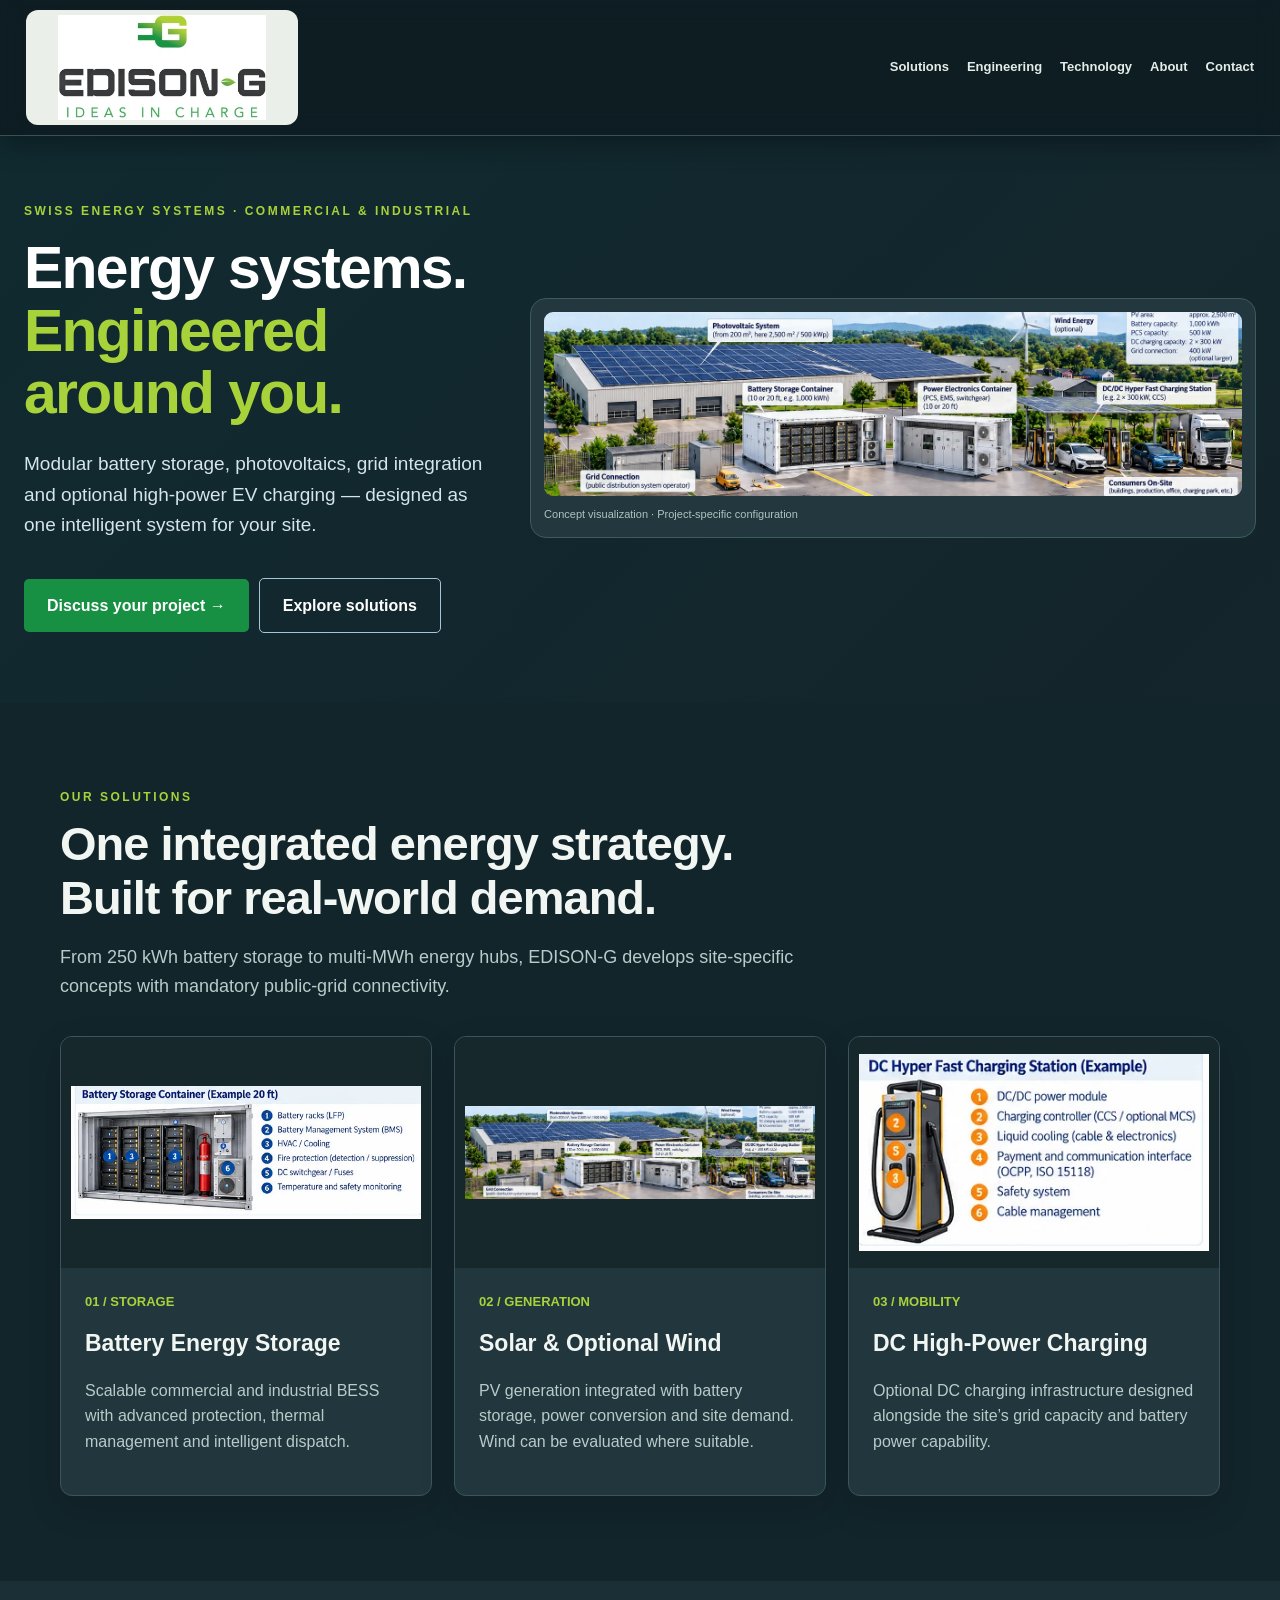
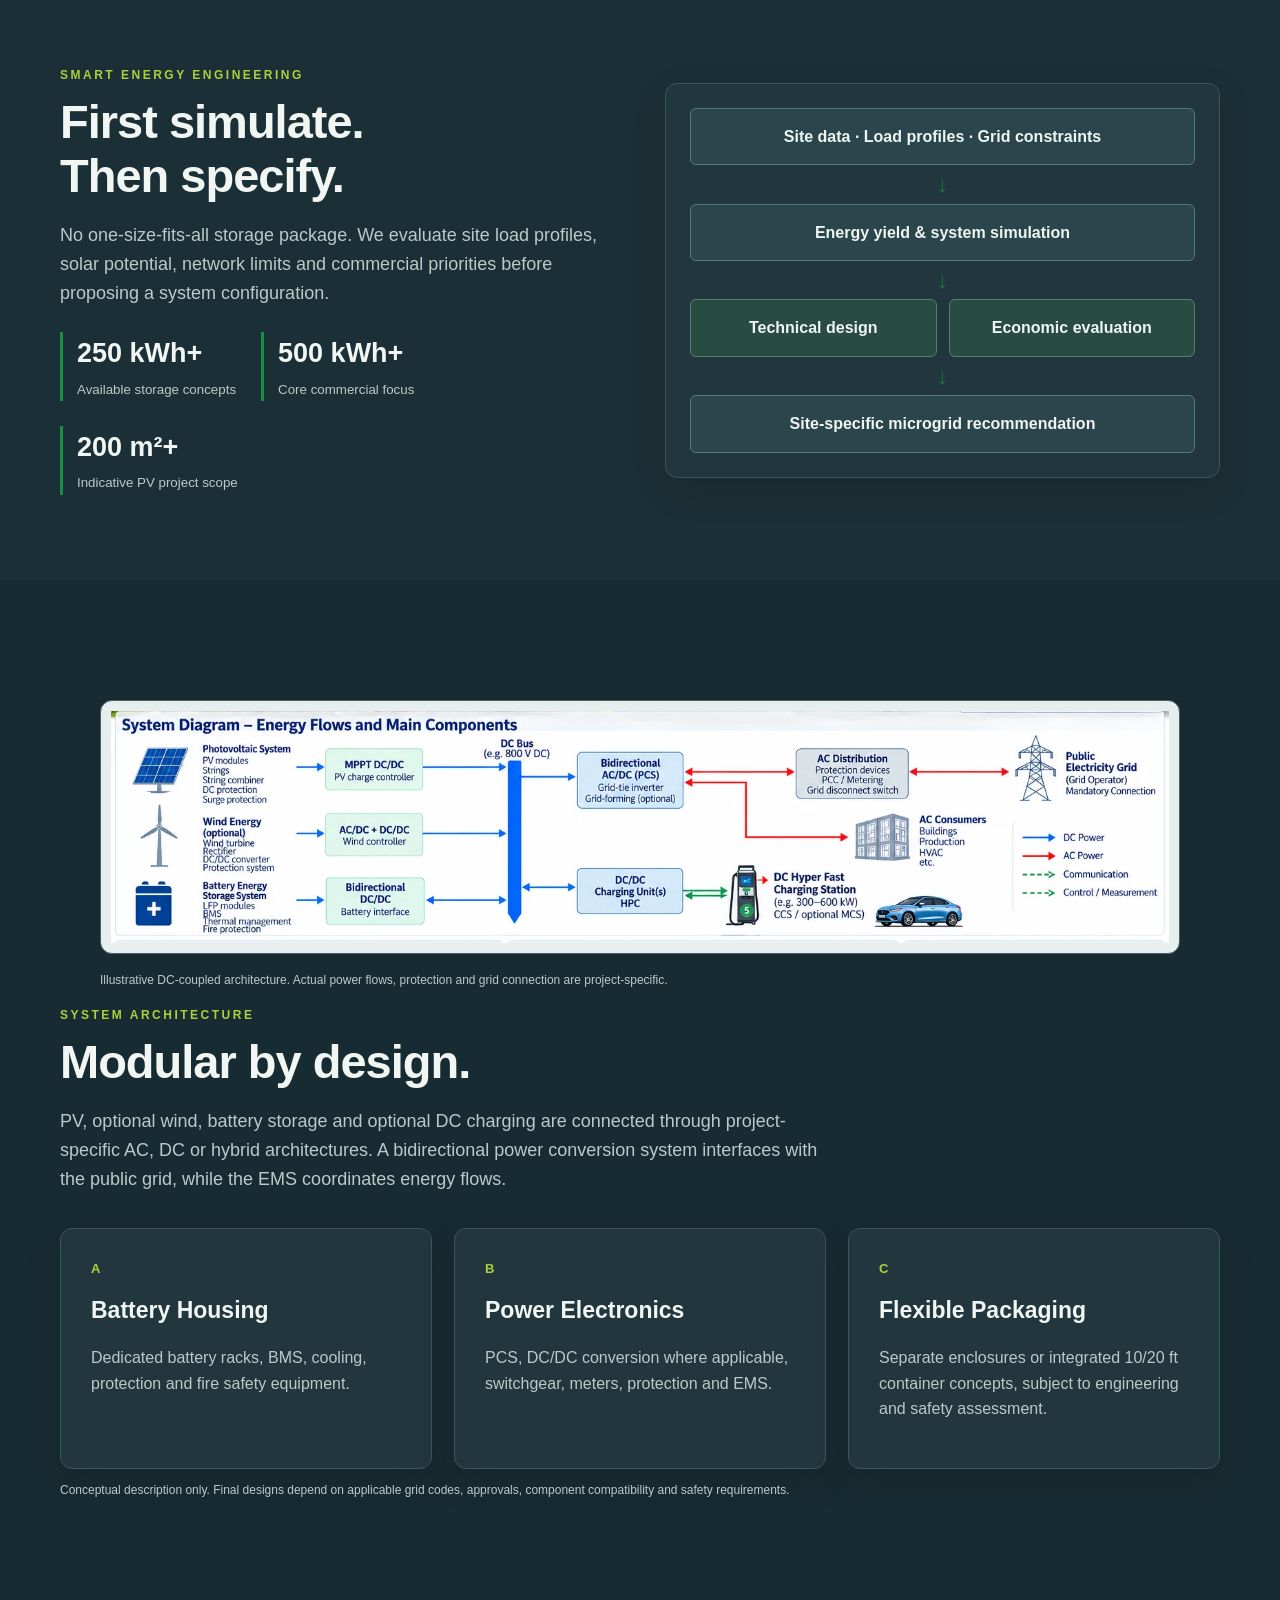
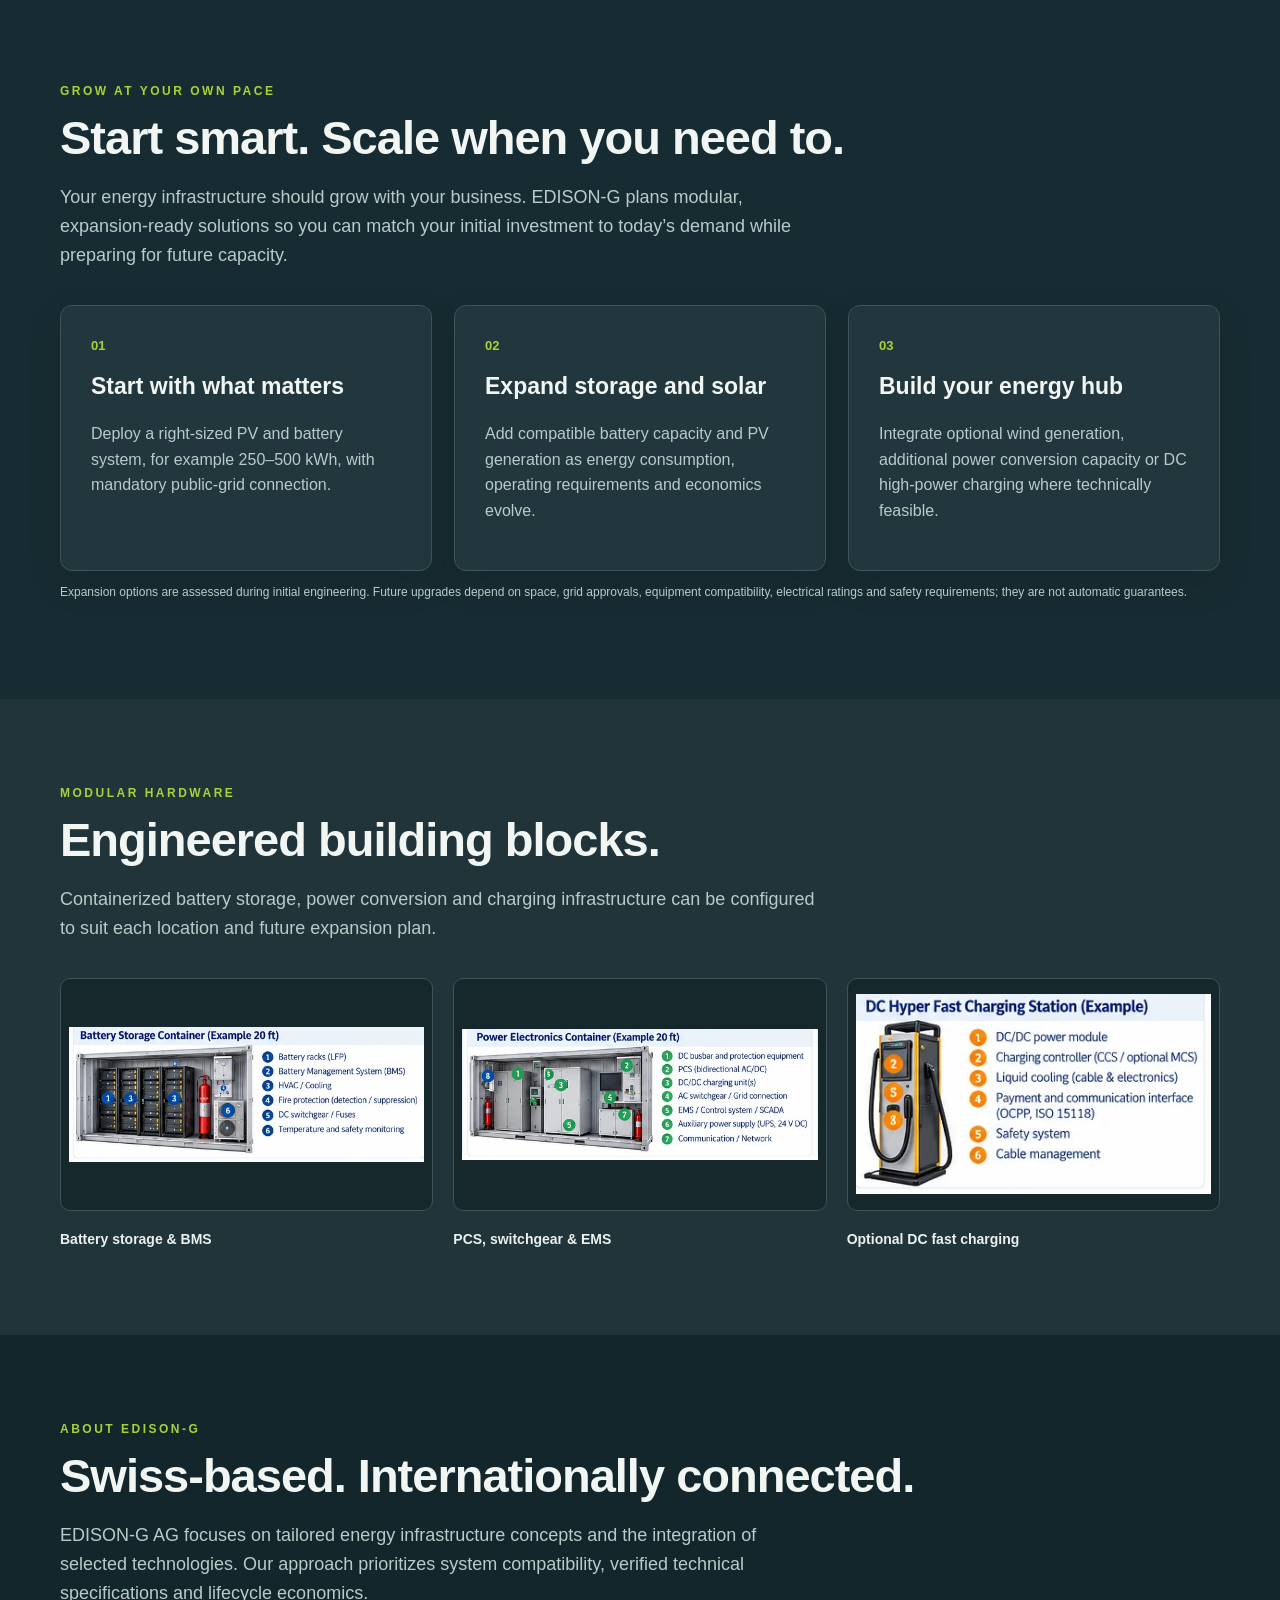
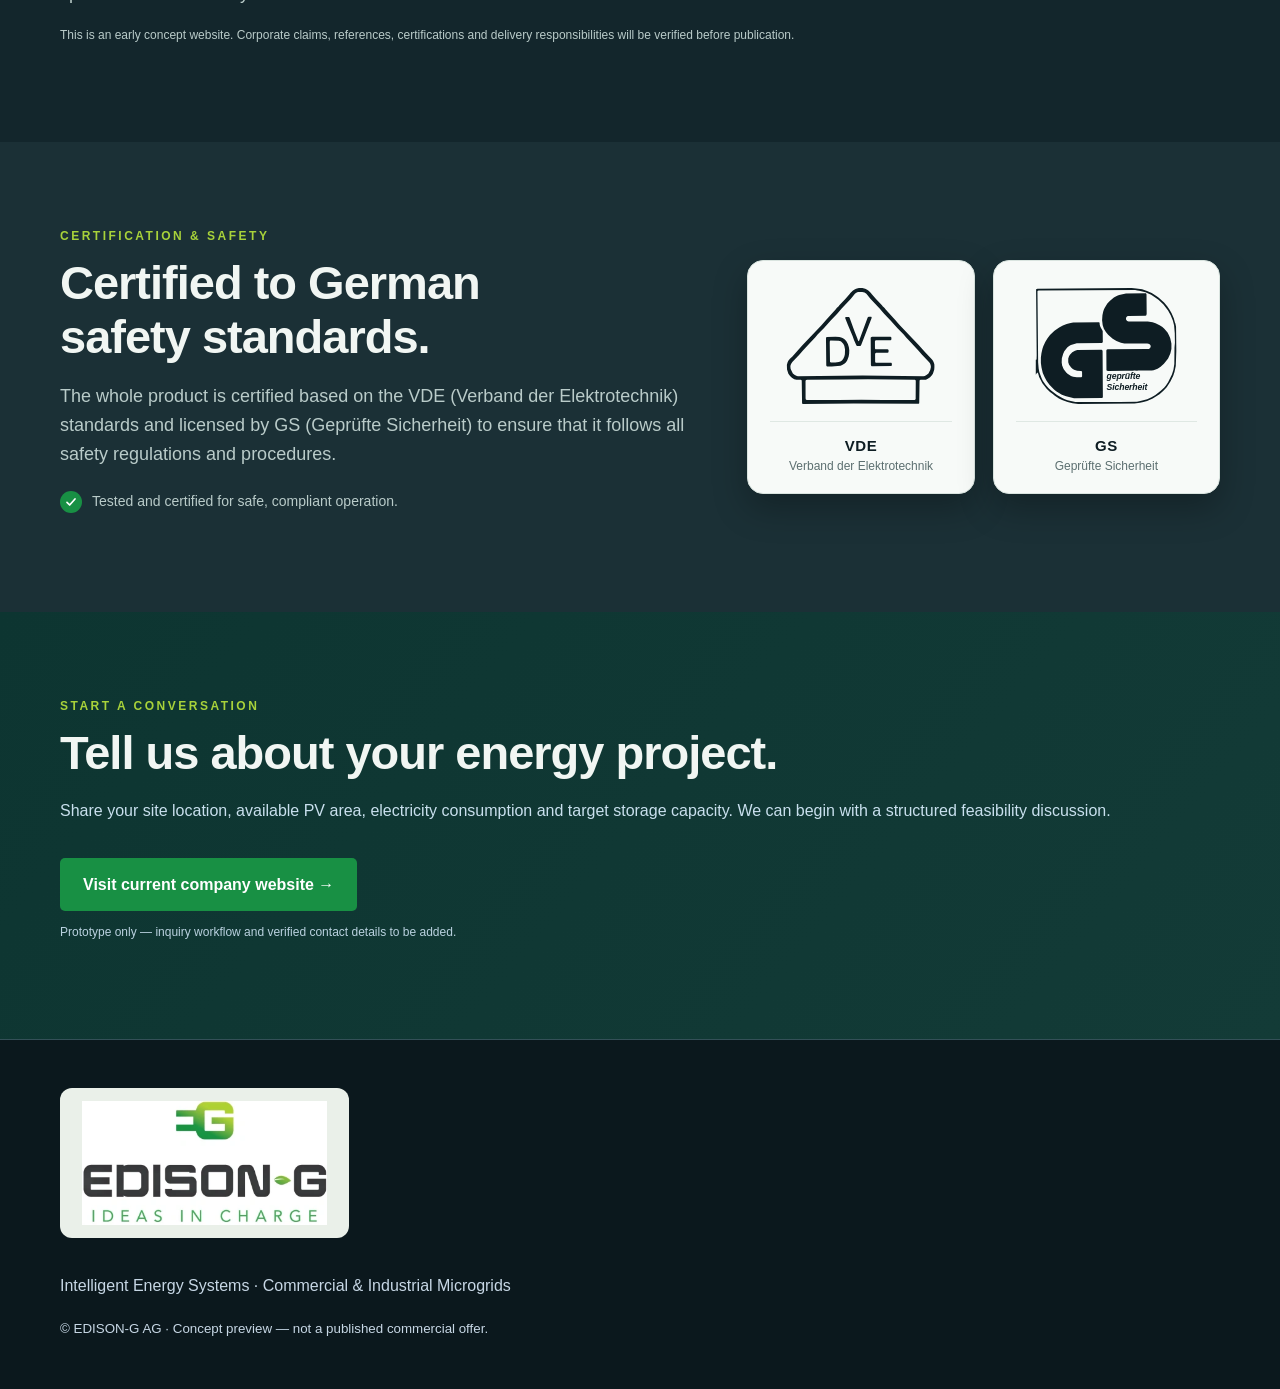
==== index.html @ b374b0ce "Add files via upload" ====
<!DOCTYPE html>

<html lang="en"><head>

<meta http-equiv="content-type" content="text/html; charset=UTF-8"><meta charset="utf-8"><meta name="viewport" content="width=device-width,initial-scale=1"><title>EDISON-G | Intelligent Energy Systems</title><style>:root{--navy:#0b1c32;--blue:#1455a0;--green:#189044;--light:#f3f7fa}*{box-sizing:border-box}body{margin:0;font-family:Arial,Helvetica,sans-serif;color:var(--navy);line-height:1.6}header{position:sticky;top:0;background:#ffffffed;backdrop-filter:blur(12px);border-bottom:1px solid #dce4eb;z-index:10}nav{max-width:1200px;margin:auto;display:flex;align-items:center;justify-content:space-between;padding:16px 22px;gap:18px}.logo{display:flex;align-items:center;flex-shrink:0;text-decoration:none}.logo img{display:block;width:174px;height:auto;max-height:88px;object-fit:contain}@media(max-width:650px){.logo img{width:132px}nav{padding:10px 14px;gap:12px}}.links{display:flex;gap:23px;flex-wrap:wrap}.links a{font-size:13px;font-weight:700;color:#233b53;text-decoration:none}.links a:hover{color:var(--green)}.hero{background:linear-gradient(90deg,rgba(5,22,40,.96) 0%,rgba(8,34,55,.88) 40%,rgba(7,30,50,.25) 100%),url("[data-uri]") center/cover no-repeat;color:white;padding:100px 24px 105px}.wrap{max-width:1160px;margin:auto}.eyebrow{text-transform:uppercase;letter-spacing:2.5px;color:#91c54b;font-weight:700;font-size:12px}h1{font-size:clamp(42px,6vw,76px);line-height:1.06;max-width:860px;margin:16px 0 25px;letter-spacing:-2px}h1 em{font-style:normal;color:#a8d23a}.hero p{max-width:700px;color:#d5e5ef;font-size:19px}.btn{display:inline-block;background:#189044;color:white;padding:14px 23px;text-decoration:none;border-radius:5px;font-weight:700;margin-top:18px}.btn.secondary{background:transparent;border:1px solid #a6c5d9;margin-left:10px}section{padding:85px 24px}h2{font-size:clamp(30px,4vw,47px);line-height:1.15;letter-spacing:-1px;margin:10px 0 18px}.intro{font-size:18px;color:#50667b;max-width:760px}.grid{display:grid;grid-template-columns:repeat(3,1fr);gap:22px;margin-top:35px}.card{padding:30px;border:1px solid #dae5ec;border-radius:12px;background:white}.card .num{font-size:13px;color:var(--green);font-weight:800}.card h3{font-size:23px;margin:12px 0}.card p{color:#52667a}.muted{background:var(--light)}.split{display:grid;grid-template-columns:1fr 1fr;gap:50px;align-items:center}.diagram{background:#fff;padding:24px;border-radius:12px;border:1px solid #d7e3ec}.diagram .node{padding:15px;text-align:center;background:#e5f1f9;border:1px solid #8ab4d1;border-radius:6px;font-weight:700}.diagram .arrow{text-align:center;font-size:24px;color:#147a39}.diagram .two{display:grid;grid-template-columns:1fr 1fr;gap:12px}.diagram .two .node{background:#eff8e9;border-color:#cce8bb}.stat{display:flex;gap:25px;flex-wrap:wrap;margin-top:25px}.stat div{border-left:3px solid var(--green);padding-left:14px}.stat strong{font-size:27px;display:block}.stat small{color:#61758a}footer{background:#091b30;color:#c7d7e5;padding:48px 24px}footer a{color:#a8d23a}.small{font-size:12px;color:#667e90}.contact{background:#0e3455;color:white}.contact p{color:#c9e0ee}.contact a{color:white}@media(max-width:750px){.links{gap:10px}.links a{font-size:11px}.grid,.split{grid-template-columns:1fr}.hero{padding:75px 22px}.btn.secondary{margin-left:0}section{padding:60px 22px}} .visual{width:100%;display:block;border-radius:12px;border:1px solid #d7e3ec;box-shadow:0 15px 35px rgba(5,28,50,.08)}.visual-card{padding:0;overflow:hidden}.visual-card img{width:100%;height:185px;object-fit:cover;display:block}.visual-card .inner{padding:24px}.media-feature{margin-top:35px}.media-feature img{width:100%;border-radius:12px;border:1px solid #d7e3ec}.media-feature figcaption{font-size:12px;color:#667e90;margin-top:9px}.showcase{margin-top:35px;display:grid;grid-template-columns:repeat(3,1fr);gap:20px}.showcase figure{margin:0}.showcase img{height:190px;width:100%;object-fit:cover;border-radius:10px}.showcase figcaption{font-size:14px;font-weight:700;margin-top:9px}@media(max-width:750px){.showcase{grid-template-columns:1fr}.hero{background-position:58% center}.showcase img{height:auto}} 

/* Brand identity v0.6: original logo visible throughout every section */

header{box-shadow:0 5px 22px rgba(10,33,52,.10)}

nav{max-width:1320px;min-height:112px;padding:10px 26px;gap:28px}

header .logo{background:#fff;padding:5px 9px 5px 0;border-radius:8px}

header .logo img{width:248px;max-height:105px;height:auto;object-fit:contain}

.links{justify-content:flex-end;gap:18px}

.links a{white-space:nowrap}

section, .hero{scroll-margin-top:122px}

footer .footer-brand{display:inline-block;background:#fff;padding:13px 22px;border-radius:12px;margin-bottom:12px}

footer .footer-brand img{width:245px;max-width:70vw;height:auto;display:block}

@media(max-width:850px){nav{min-height:90px;flex-wrap:wrap;justify-content:center;padding:9px 14px;gap:6px}header .logo img{width:195px;max-height:95px}.links{justify-content:center;gap:9px 17px;width:100%}.links a{font-size:12px}section,.hero{scroll-margin-top:148px}}

@media(max-width:420px){header .logo img{width:175px}.links{gap:6px 12px}.links a{font-size:11px}}

/* Edison-G brand palette sampled from the provided original logo: primary green and lime accent. */

:root{--edison-brand-green:#189044;--edison-brand-lime:#a8d23a;--green:var(--edison-brand-green)}



/* v0.8 — coherent dark Edison-G identity; no image cropping */

:root{--navy:#edf3f3;--light:#192e34;--dark:#0e1d23;--panel:#1c3037;--line:#385057}

html{scroll-behavior:smooth}

body{background:var(--dark);color:#eaf2ef}

header{background:rgba(14,29,35,.97);border-bottom:1px solid #385057;box-shadow:0 7px 26px #0005}

header .logo{background:#eaf0e9;padding:5px 12px;border-radius:12px}

.links a{color:#e4ecea}.links a:hover{color:#a8d23a}

.hero{background:linear-gradient(135deg,#102a30,#14252b) !important;padding:66px 24px 70px}

.hero-layout{max-width:1400px;display:grid;grid-template-columns:minmax(290px,.78fr) minmax(0,1.22fr);align-items:center;gap:42px}

.hero-copy h1{font-size:clamp(38px,4.6vw,68px);letter-spacing:-1.7px}

.hero-visual{margin:0;padding:13px;background:#22383e;border:1px solid #3d5a5d;border-radius:16px;min-width:0}

.hero-visual img{width:100%;height:auto;display:block;object-fit:contain;border-radius:9px}

.hero-visual figcaption{color:#afc3bf;font-size:11px;margin-top:10px}

section{background:#12252b}

section.muted{background:#1b3036}

section#architecture,section#scalability{background:#172c32}

section#equipment{background:#20343a}

section#about{background:#13262c}

section.contact{background:linear-gradient(130deg,#0d3531,#133b37)}

.card,.diagram{background:#22363d;border:1px solid #3c545b;color:#eef4f2;box-shadow:0 12px 35px #0002}

.card p,.intro,.small,.stat small,.media-feature figcaption{color:#b9cbc9}

h1,h2,h3,.stat strong{color:#f1f6f3}

.hero h1{color:#fff}

.eyebrow,.card .num{color:#a8d23a}

.diagram .node{background:#2b454c;border-color:#58797b;color:#eef5f2}

.diagram .two .node{background:#294c42;border-color:#557f69}

.visual-card{overflow:hidden}

.visual-card img{height:auto;aspect-ratio:16/10;object-fit:contain;background:#17282d;padding:10px}

.showcase img{height:auto;aspect-ratio:16/10;object-fit:contain;background:#17282d;padding:8px;border:1px solid #3b5359}

.showcase figcaption{color:#eaf1ee}

.media-feature img{height:auto;object-fit:contain;background:#e6eeee;padding:10px;border-color:#466166}

.btn{background:#189044;color:#fff}.btn:hover{background:#207b43}

footer{background:#0b181d;border-top:1px solid #345058}

footer .footer-brand{background:#eaf0e9}

@media(max-width:900px){.hero-layout{grid-template-columns:1fr;gap:24px}.hero{padding:45px 20px}.hero-copy h1{max-width:750px}}

@media(max-width:650px){.visual-card img,.showcase img{aspect-ratio:auto;height:auto}.hero-visual{padding:7px}}


/* Certification section */
section#certification{background:#1b3036}
.cert-layout{display:grid;grid-template-columns:minmax(0,1.15fr) minmax(300px,.85fr);gap:48px;align-items:center}
.cert-badges{display:grid;grid-template-columns:1fr 1fr;gap:18px}
.cert-badge{margin:0;background:#f7faf8;border-radius:16px;padding:26px 22px 18px;text-align:center;border:1px solid #d9e4df;box-shadow:0 14px 34px #0004;transition:transform .2s ease,box-shadow .2s ease}
.cert-badge:hover{transform:translateY(-3px);box-shadow:0 20px 40px #0005}
.cert-badge svg{display:block;width:100%;height:118px;color:#0e1d23}
.cert-badge figcaption{margin-top:16px;padding-top:12px;border-top:1px solid #dfe8e3}
.cert-badge strong{display:block;font-size:15px;color:#0e1d23;letter-spacing:.5px}
.cert-badge small{display:block;font-size:12px;color:#5c6f70;line-height:1.4}
.cert-note{display:flex;align-items:center;gap:10px;margin-top:22px;color:#b9cbc9;font-size:14px}
.cert-note:before{content:"";width:22px;height:22px;flex:none;border-radius:50%;background:#189044 url("data:image/svg+xml,%3Csvg xmlns='http://www.w3.org/2000/svg' viewBox='0 0 24 24'%3E%3Cpath d='M6 12.5l4 4 8-9' fill='none' stroke='%23fff' stroke-width='2.6' stroke-linecap='round' stroke-linejoin='round'/%3E%3C/svg%3E") center/16px no-repeat}
@media(max-width:850px){.cert-layout{grid-template-columns:1fr;gap:28px}}
@media(max-width:420px){.cert-badges{gap:12px}.cert-badge{padding:18px 12px 14px}.cert-badge svg{height:86px}}
</style></head><body><header><nav><a class="logo" href="#home" aria-label="EDISON-G — Home"><img src="[data-uri]" alt="EDISON-G — Ideas in Charge" width="397" height="200"></a><div class="links"><a href="#solutions">Solutions</a><a href="#engineering">Engineering</a><a href="#architecture">Technology</a><a href="#about">About</a><a href="#contact">Contact</a></div></nav></header><main><div class="hero" id="home"><div class="wrap hero-layout"><div class="hero-copy"><div class="eyebrow">Swiss energy systems · Commercial &amp; industrial</div><h1>Energy systems.<br><em>Engineered around you.</em></h1><p>Modular battery storage, photovoltaics, grid integration and optional high-power EV charging — designed as one intelligent system for your site.</p><a class="btn" href="#contact">Discuss your project →</a><a class="btn secondary" href="#solutions">Explore solutions</a></div><figure class="hero-visual"><img src="[data-uri]" alt="Commercial solar and battery microgrid site, complete overview"><figcaption>Concept visualization · Project-specific configuration</figcaption></figure></div></div><section id="solutions"><div class="wrap"><div class="eyebrow">Our solutions</div><h2>One integrated energy strategy.<br>Built for real-world demand.</h2><p class="intro">From 250 kWh battery storage to multi-MWh energy hubs, EDISON-G develops site-specific concepts with mandatory public-grid connectivity.</p><div class="grid"><article class="card visual-card"><img src="[data-uri]" alt="Industrial battery storage container with battery racks" loading="lazy"><div class="inner"><div class="num">01 / STORAGE</div><h3>Battery Energy Storage</h3><p>Scalable commercial and industrial BESS with advanced protection, thermal management and intelligent dispatch.</p></div></article><article class="card visual-card"><img src="[data-uri]" alt="Commercial photovoltaic system and optional wind energy" loading="lazy"><div class="inner"><div class="num">02 / GENERATION</div><h3>Solar &amp; Optional Wind</h3><p>PV generation integrated with battery storage, power conversion and site demand. Wind can be evaluated where suitable.</p></div></article><article class="card visual-card"><img src="[data-uri]" alt="DC high power charging equipment" loading="lazy"><div class="inner"><div class="num">03 / MOBILITY</div><h3>DC High-Power Charging</h3><p>Optional DC charging infrastructure designed alongside the site’s grid capacity and battery power capability.</p></div></article></div></div></section><section class="muted" id="engineering"><div class="wrap split"><div><div class="eyebrow">Smart energy engineering</div><h2>First simulate.<br>Then specify.</h2><p class="intro">No one-size-fits-all storage package. We evaluate site load profiles, solar potential, network limits and commercial priorities before proposing a system configuration.</p><div class="stat"><div><strong>250 kWh+</strong><small>Available storage concepts</small></div><div><strong>500 kWh+</strong><small>Core commercial focus</small></div><div><strong>200 m²+</strong><small>Indicative PV project scope</small></div></div></div><div class="diagram"><div class="node">Site data · Load profiles · Grid constraints</div><div class="arrow">↓</div><div class="node">Energy yield &amp; system simulation</div><div class="arrow">↓</div><div class="two"><div class="node">Technical design</div><div class="node">Economic evaluation</div></div><div class="arrow">↓</div><div class="node">Site-specific microgrid recommendation</div></div></div></section><section id="architecture"><div class="wrap"><figure class="media-feature"><img src="[data-uri]" alt="Conceptual microgrid schematic with solar PV, optional wind, battery storage, DC bus, PCS, public grid and DC charging" loading="lazy"><figcaption>Illustrative DC-coupled architecture. Actual power flows, protection and grid connection are project-specific.</figcaption></figure><div class="eyebrow">System architecture</div><h2>Modular by design.</h2><p class="intro">PV, optional wind, battery storage and optional DC charging are connected through project-specific AC, DC or hybrid architectures. A bidirectional power conversion system interfaces with the public grid, while the EMS coordinates energy flows.</p><div class="grid"><div class="card"><div class="num">A</div><h3>Battery Housing</h3><p>Dedicated battery racks, BMS, cooling, protection and fire safety equipment.</p></div><div class="card"><div class="num">B</div><h3>Power Electronics</h3><p>PCS, DC/DC conversion where applicable, switchgear, meters, protection and EMS.</p></div><div class="card"><div class="num">C</div><h3>Flexible Packaging</h3><p>Separate enclosures or integrated 10/20 ft container concepts, subject to engineering and safety assessment.</p></div></div><p class="small">Conceptual description only. Final designs depend on applicable grid codes, approvals, component compatibility and safety requirements.</p></div></section><section id="scalability"><div class="wrap"><div class="eyebrow">Grow at your own pace</div><h2>Start smart. Scale when you need to.</h2><p class="intro">Your energy infrastructure should grow with your business. EDISON-G plans modular, expansion-ready solutions so you can match your initial investment to today’s demand while preparing for future capacity.</p><div class="grid"><div class="card"><div class="num">01</div><h3>Start with what matters</h3><p>Deploy a right-sized PV and battery system, for example 250–500 kWh, with mandatory public-grid connection.</p></div><div class="card"><div class="num">02</div><h3>Expand storage and solar</h3><p>Add compatible battery capacity and PV generation as energy consumption, operating requirements and economics evolve.</p></div><div class="card"><div class="num">03</div><h3>Build your energy hub</h3><p>Integrate optional wind generation, additional power conversion capacity or DC high-power charging where technically feasible.</p></div></div><p class="small">Expansion options are assessed during initial engineering. Future upgrades depend on space, grid approvals, equipment compatibility, electrical ratings and safety requirements; they are not automatic guarantees.</p></div></section><section class="muted" id="equipment"><div class="wrap"><div class="eyebrow">Modular hardware</div><h2>Engineered building blocks.</h2><p class="intro">Containerized battery storage, power conversion and charging infrastructure can be configured to suit each location and future expansion plan.</p><div class="showcase"><figure><img src="[data-uri]" alt="Battery storage container"><figcaption>Battery storage &amp; BMS</figcaption></figure><figure><img src="[data-uri]" alt="Power electronics container"><figcaption>PCS, switchgear &amp; EMS</figcaption></figure><figure><img src="[data-uri]" alt="DC charging station"><figcaption>Optional DC fast charging</figcaption></figure></div></div></section><section class="muted" id="about"><div class="wrap"><div class="eyebrow">About EDISON-G</div><h2>Swiss-based. Internationally connected.</h2><p class="intro">EDISON-G AG focuses on tailored energy infrastructure concepts and the integration of selected technologies. Our approach prioritizes system compatibility, verified technical specifications and lifecycle economics.</p><p class="small">This is an early concept website. Corporate claims, references, certifications and delivery responsibilities will be verified before publication.</p></div></section><section id="certification"><div class="wrap cert-layout"><div><div class="eyebrow">Certification &amp; safety</div><h2>Certified to German<br>safety standards.</h2><p class="intro">The whole product is certified based on the VDE (Verband der Elektrotechnik) standards and licensed by GS (Geprüfte Sicherheit) to ensure that it follows all safety regulations and procedures.</p><p class="cert-note">Tested and certified for safe, compliant operation.</p></div><div class="cert-badges"><figure class="cert-badge"><svg xmlns="http://www.w3.org/2000/svg" viewBox="48.0 27.1 268.1 211.2" role="img" aria-label="VDE certification mark"><path fill="currentColor" fill-rule="evenodd" d="M150.50 118.80L147.30 117.50L143.90 116.70L137.00 116.30L121.60 116.70L120.30 117.50L120.00 118.30L120.50 167.50L121.30 168.90L122.30 169.20L130.50 169.20L145.90 167.90L149.00 166.80L153.50 164.10L155.90 161.60L158.10 158.20L160.60 151.70L161.50 146.20L161.70 140.30L161.00 135.00L159.20 129.00L156.50 124.10L153.70 121.00ZM127.80 123.00L142.60 123.10L146.30 124.40L147.50 125.20L150.90 128.70L151.90 130.30L152.90 132.80L154.10 139.10L153.80 147.50L153.00 151.00L151.00 155.70L148.60 158.60L145.80 160.40L142.90 161.50L136.70 162.30L129.00 162.20L128.00 161.90L127.20 161.10L126.70 127.00L126.90 124.00ZM236.50 116.50L235.20 116.00L202.90 116.30L201.40 116.60L200.30 117.40L200.00 118.10L200.40 167.20L201.20 168.50L201.90 168.80L236.50 168.50L237.50 167.90L237.90 166.80L237.90 164.40L237.40 163.10L236.70 162.70L209.70 162.80L208.90 162.50L208.00 161.10L207.90 146.80L208.70 145.30L210.00 144.90L230.40 144.70L231.90 143.70L232.10 140.50L231.30 139.00L229.90 138.60L208.70 138.60L208.10 138.00L207.70 136.60L207.60 124.80L207.90 123.50L208.60 122.80L209.70 122.50L235.40 122.20L236.50 121.80L237.10 120.80L237.10 118.10ZM201.00 80.50L196.40 80.50L194.60 81.60L179.30 123.40L178.60 124.00L177.70 123.40L177.00 122.00L176.40 119.60L171.20 106.80L162.10 81.60L160.60 80.60L155.50 80.70L154.40 81.50L154.50 82.90L159.10 94.80L167.60 115.00L170.30 122.40L174.50 131.90L175.60 132.90L181.20 132.90L182.20 132.40L183.00 131.10L201.70 82.50L201.70 81.10ZM51.00 162.50L50.00 166.80L50.30 174.90L52.70 182.20L55.70 186.50L59.00 189.60L63.20 192.20L67.20 193.20L74.70 193.20L75.80 193.50L76.60 194.40L77.20 235.20L77.80 236.00L78.60 236.30L169.80 235.40L285.90 236.20L286.90 235.20L287.50 194.40L288.30 193.50L289.40 193.20L298.90 192.90L302.30 191.50L306.30 188.60L308.80 186.00L311.40 182.20L313.80 174.90L314.10 169.70L314.00 166.00L313.10 162.50L311.50 159.30L309.40 156.60L297.50 144.10L286.30 131.50L252.60 95.80L243.60 85.50L226.50 67.10L224.90 64.90L221.40 61.60L220.20 59.90L209.50 48.60L201.70 39.70L200.40 37.70L196.30 33.60L193.70 31.80L190.20 30.10L185.10 29.10L179.00 29.10L173.90 30.10L170.40 31.80L167.80 33.60L163.70 37.70L162.40 39.70L154.60 48.60L143.90 59.90L142.70 61.60L139.20 64.90L137.60 67.10L120.50 85.50L111.50 95.80L77.80 131.50L59.50 151.80L55.50 155.70L52.60 159.30ZM83.40 194.80L84.40 193.50L86.30 193.20L154.10 192.50L195.20 192.40L279.10 193.30L280.00 193.70L280.70 194.80L280.50 227.50L279.60 229.00L278.50 229.30L221.40 229.20L183.40 228.70L142.70 229.20L85.60 229.30L83.90 228.40L83.50 226.10ZM56.30 169.50L56.60 167.20L57.50 164.80L59.80 161.30L72.60 148.00L78.00 141.60L92.10 126.30L100.60 117.70L105.00 112.30L116.50 100.60L128.50 86.90L140.10 74.80L148.10 65.50L164.20 48.40L171.80 39.40L174.20 37.50L177.20 36.20L184.80 35.90L189.00 37.00L192.30 39.40L199.90 48.40L216.00 65.50L224.00 74.80L235.60 86.90L247.60 100.60L259.10 112.30L263.50 117.70L272.00 126.30L286.10 141.60L291.50 148.00L304.30 161.30L306.10 163.70L307.30 166.60L307.80 170.50L306.60 175.60L303.40 181.90L299.90 184.80L296.80 186.20L294.20 186.70L185.50 185.70L69.90 186.70L67.90 186.40L64.20 184.80L60.70 181.90L57.20 174.80L56.60 172.80Z"/></svg><figcaption><strong>VDE</strong><small>Verband der Elektrotechnik</small></figcaption></figure><figure class="cert-badge"><svg xmlns="http://www.w3.org/2000/svg" viewBox="307.6 24.8 253.1 210.9" role="img" aria-label="GS geprüfte Sicherheit certification mark"><path fill="currentColor" fill-rule="evenodd" d="M420.50 87.80L374.30 88.30L367.90 89.40L362.70 90.80L355.90 93.50L349.30 97.00L340.90 102.80L332.90 110.70L328.20 117.00L324.40 123.10L320.90 130.80L319.30 135.60L317.60 143.20L316.60 151.00L316.60 160.70L317.70 168.50L320.00 178.30L323.40 186.20L327.00 192.80L332.30 199.90L340.10 208.00L343.90 211.10L354.10 217.20L361.70 220.20L375.80 223.50L425.60 223.30L427.40 222.40L426.90 139.00L426.10 137.50L424.90 137.10L381.70 137.50L377.60 138.80L372.70 141.60L368.50 146.10L366.90 148.60L365.50 152.70L365.50 159.10L367.00 163.80L370.70 168.90L373.10 171.10L375.90 172.70L381.50 174.70L388.20 174.80L389.80 175.60L390.20 176.80L390.30 184.30L390.00 185.20L388.90 186.00L380.80 186.00L374.20 185.10L370.40 183.70L364.30 180.00L362.30 178.10L357.40 171.80L354.60 164.90L353.80 159.70L354.10 152.20L356.50 144.00L358.50 139.80L363.70 133.00L367.10 130.20L370.30 128.40L380.80 125.30L425.30 124.80L426.90 124.00L427.30 122.90L427.10 103.50L423.10 96.30L421.80 92.30L421.50 88.80ZM504.40 36.10L468.70 36.20L456.50 39.00L452.90 40.40L447.10 43.70L439.70 49.70L435.40 54.50L430.50 62.50L428.90 65.80L427.80 69.30L426.60 75.40L426.00 84.40L427.10 93.20L429.20 99.30L432.80 105.10L436.80 110.10L445.00 117.40L451.70 121.50L459.60 124.60L465.70 125.70L470.50 126.00L506.40 125.80L509.00 126.30L510.90 127.30L512.20 128.50L512.90 130.30L512.60 132.60L511.00 134.60L509.40 135.40L506.50 135.70L436.20 136.10L434.50 136.60L433.60 138.20L433.80 173.00L434.60 174.70L437.40 175.00L467.20 174.30L481.00 174.50L483.50 174.20L488.50 174.60L490.60 174.20L514.80 174.10L518.00 173.70L525.20 170.90L530.60 167.20L536.50 161.90L544.00 152.60L548.00 143.60L549.90 135.80L549.90 126.00L547.70 116.10L545.30 110.40L543.00 106.20L537.20 99.50L533.80 96.40L528.80 93.00L521.50 89.40L516.20 87.80L507.70 86.30L473.30 86.50L470.80 85.60L469.00 83.30L468.60 81.10L469.30 78.90L470.90 77.30L472.70 76.60L503.70 76.20L505.10 75.50L505.70 72.60L505.40 38.10L505.20 37.10ZM536.80 52.70L526.80 43.70L523.00 40.80L514.70 35.60L506.30 32.00L497.60 29.00L487.10 27.50L478.80 26.80L310.70 28.00L308.80 28.30L308.00 29.20L309.10 147.00L308.90 154.00L308.40 155.00L307.50 154.80L307.50 181.60L309.50 178.40L310.20 177.80L310.70 177.90L311.70 179.60L313.50 185.70L319.30 197.00L326.90 206.70L332.90 212.50L337.80 215.90L340.90 218.60L348.80 223.90L354.50 226.80L364.40 230.50L373.20 232.60L383.30 233.70L484.00 233.00L493.60 231.90L499.80 230.50L506.50 228.50L516.50 224.20L528.60 216.30L535.60 210.20L541.50 204.10L548.10 193.50L553.00 183.90L555.40 176.60L557.70 166.20L558.70 138.90L558.20 95.80L557.00 90.10L556.00 87.70L554.30 81.30L550.00 71.40L546.60 65.30L542.40 59.10ZM535.70 56.10L543.90 66.70L548.60 75.50L552.60 85.30L554.70 93.80L555.90 107.30L556.20 124.40L555.40 132.90L555.10 162.40L553.50 172.90L550.80 181.40L544.00 194.90L540.10 200.80L537.20 204.20L530.90 210.20L521.30 217.70L514.40 221.70L506.60 225.20L497.90 227.70L488.40 229.70L458.10 230.30L378.20 230.50L364.20 227.20L359.40 225.60L354.80 223.40L345.50 217.80L335.50 210.30L330.90 206.10L325.30 199.80L320.00 192.20L318.10 188.40L313.90 177.00L312.70 170.90L311.70 159.20L310.50 32.60L311.40 31.40L312.60 31.00L485.10 30.00L489.10 31.00L492.30 31.30L503.50 34.20L513.70 38.70L520.30 42.90L526.70 47.80Z"/><text x="434" y="190" font-family="Arial,Helvetica,sans-serif" font-weight="700" font-style="italic" font-size="15.5" fill="currentColor" letter-spacing="-0.2">geprüfte</text><text x="434" y="209" font-family="Arial,Helvetica,sans-serif" font-weight="700" font-style="italic" font-size="15.5" fill="currentColor" letter-spacing="-0.2">Sicherheit</text></svg><figcaption><strong>GS</strong><small>Geprüfte Sicherheit</small></figcaption></figure></div></div></section><section class="contact" id="contact"><div class="wrap"><div class="eyebrow">Start a conversation</div><h2>Tell us about your energy project.</h2><p>Share your site location, available PV area, electricity consumption and target storage capacity. We can begin with a structured feasibility discussion.</p><a class="btn" href="https://edison-g.com/">Visit current company website →</a><p class="small" style="color:#bad2e0">Prototype only — inquiry workflow and verified contact details to be added.</p></div></section></main><footer><div class="wrap"><a href="#home" class="footer-brand" aria-label="EDISON-G — Back to top"><img src="[data-uri]" alt="EDISON-G — Ideas in Charge" width="397" height="200"></a><p>Intelligent Energy Systems · Commercial &amp; Industrial Microgrids</p><small>© EDISON-G AG · Concept preview — not a published commercial offer.</small></div></footer>

</body></html>
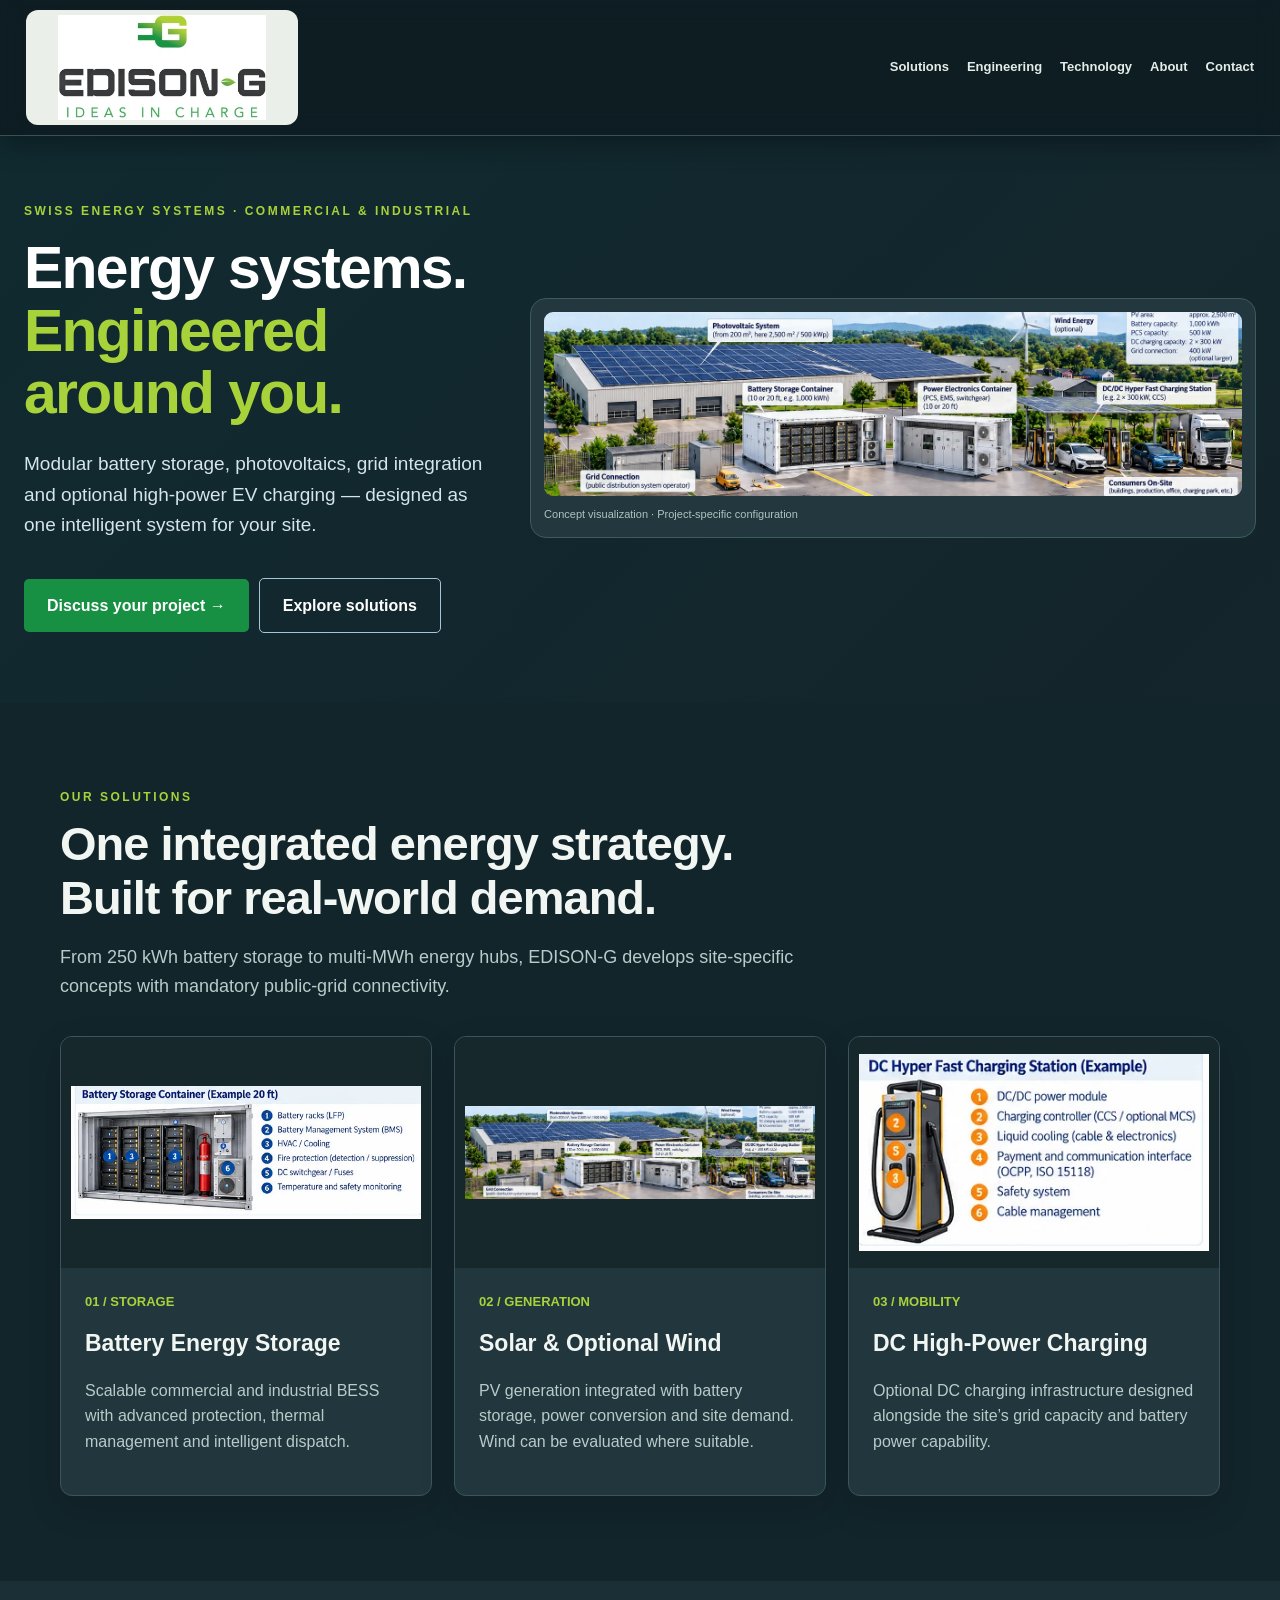
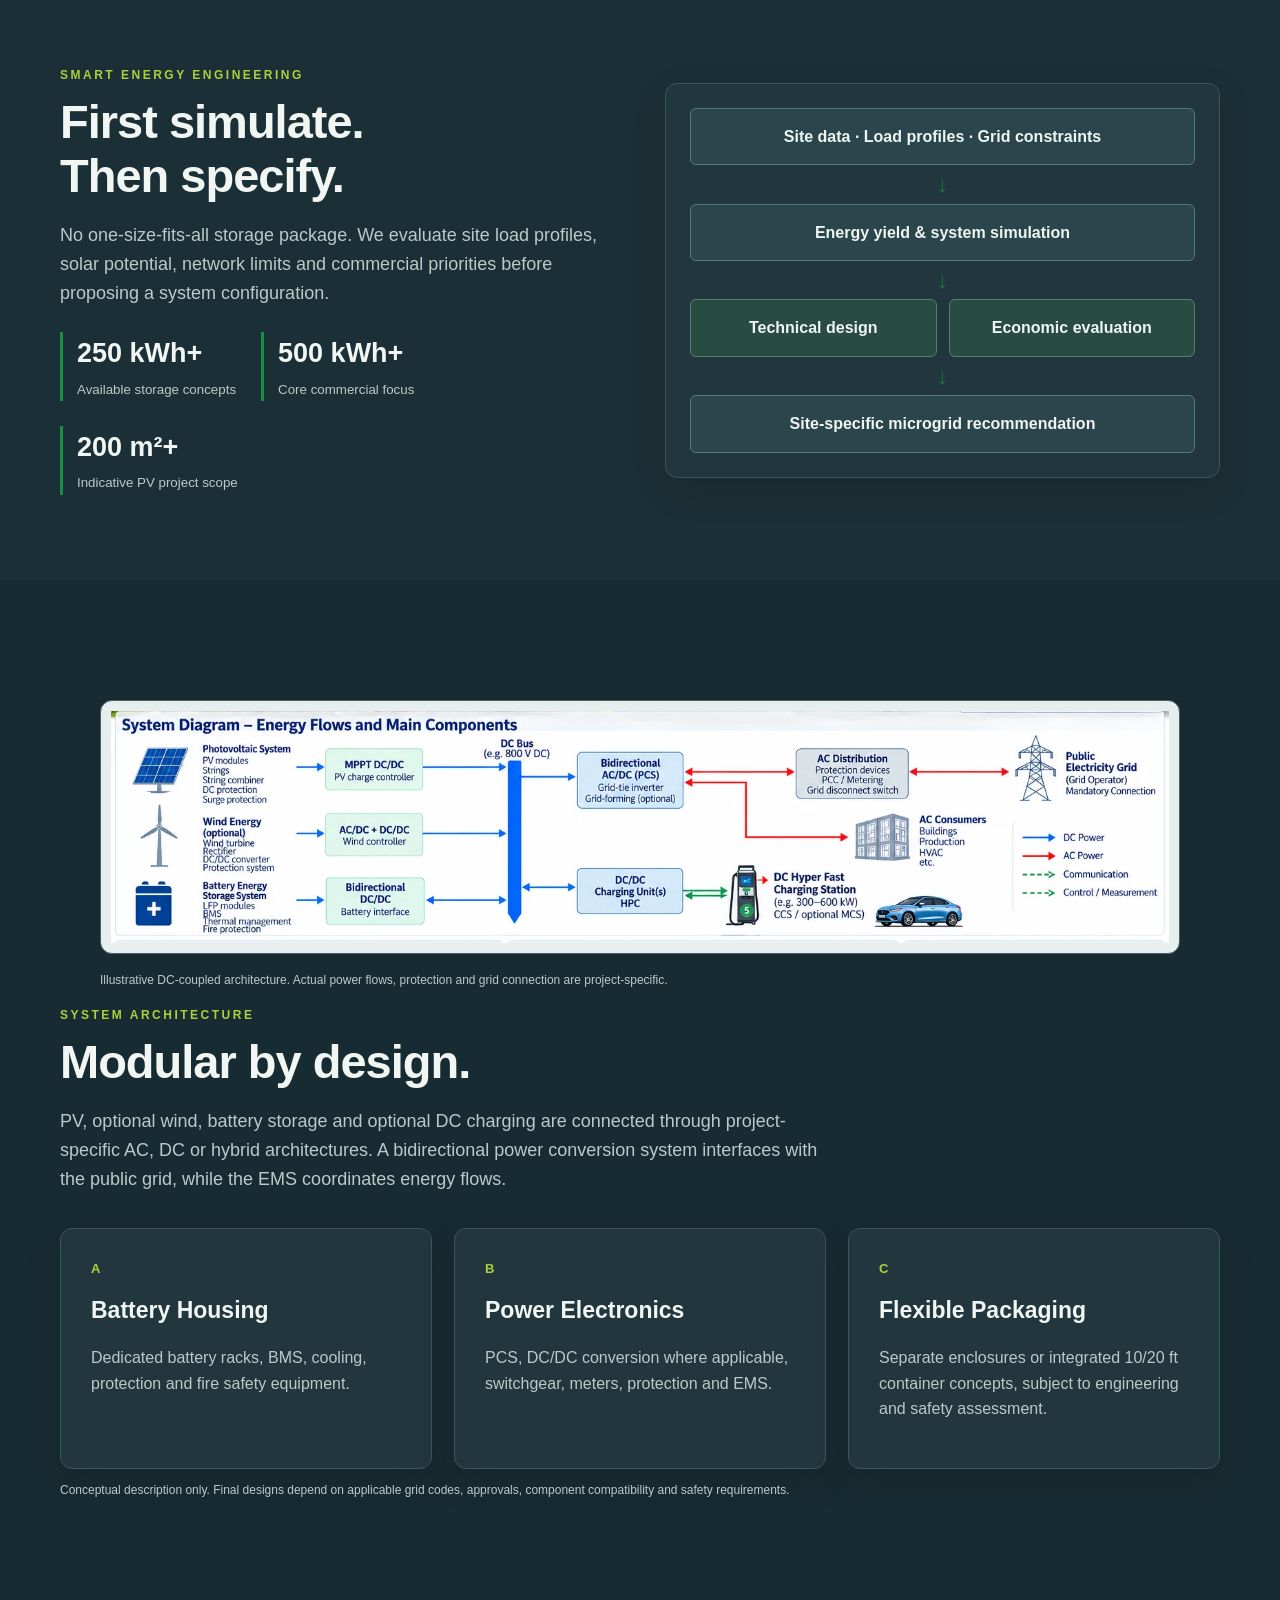
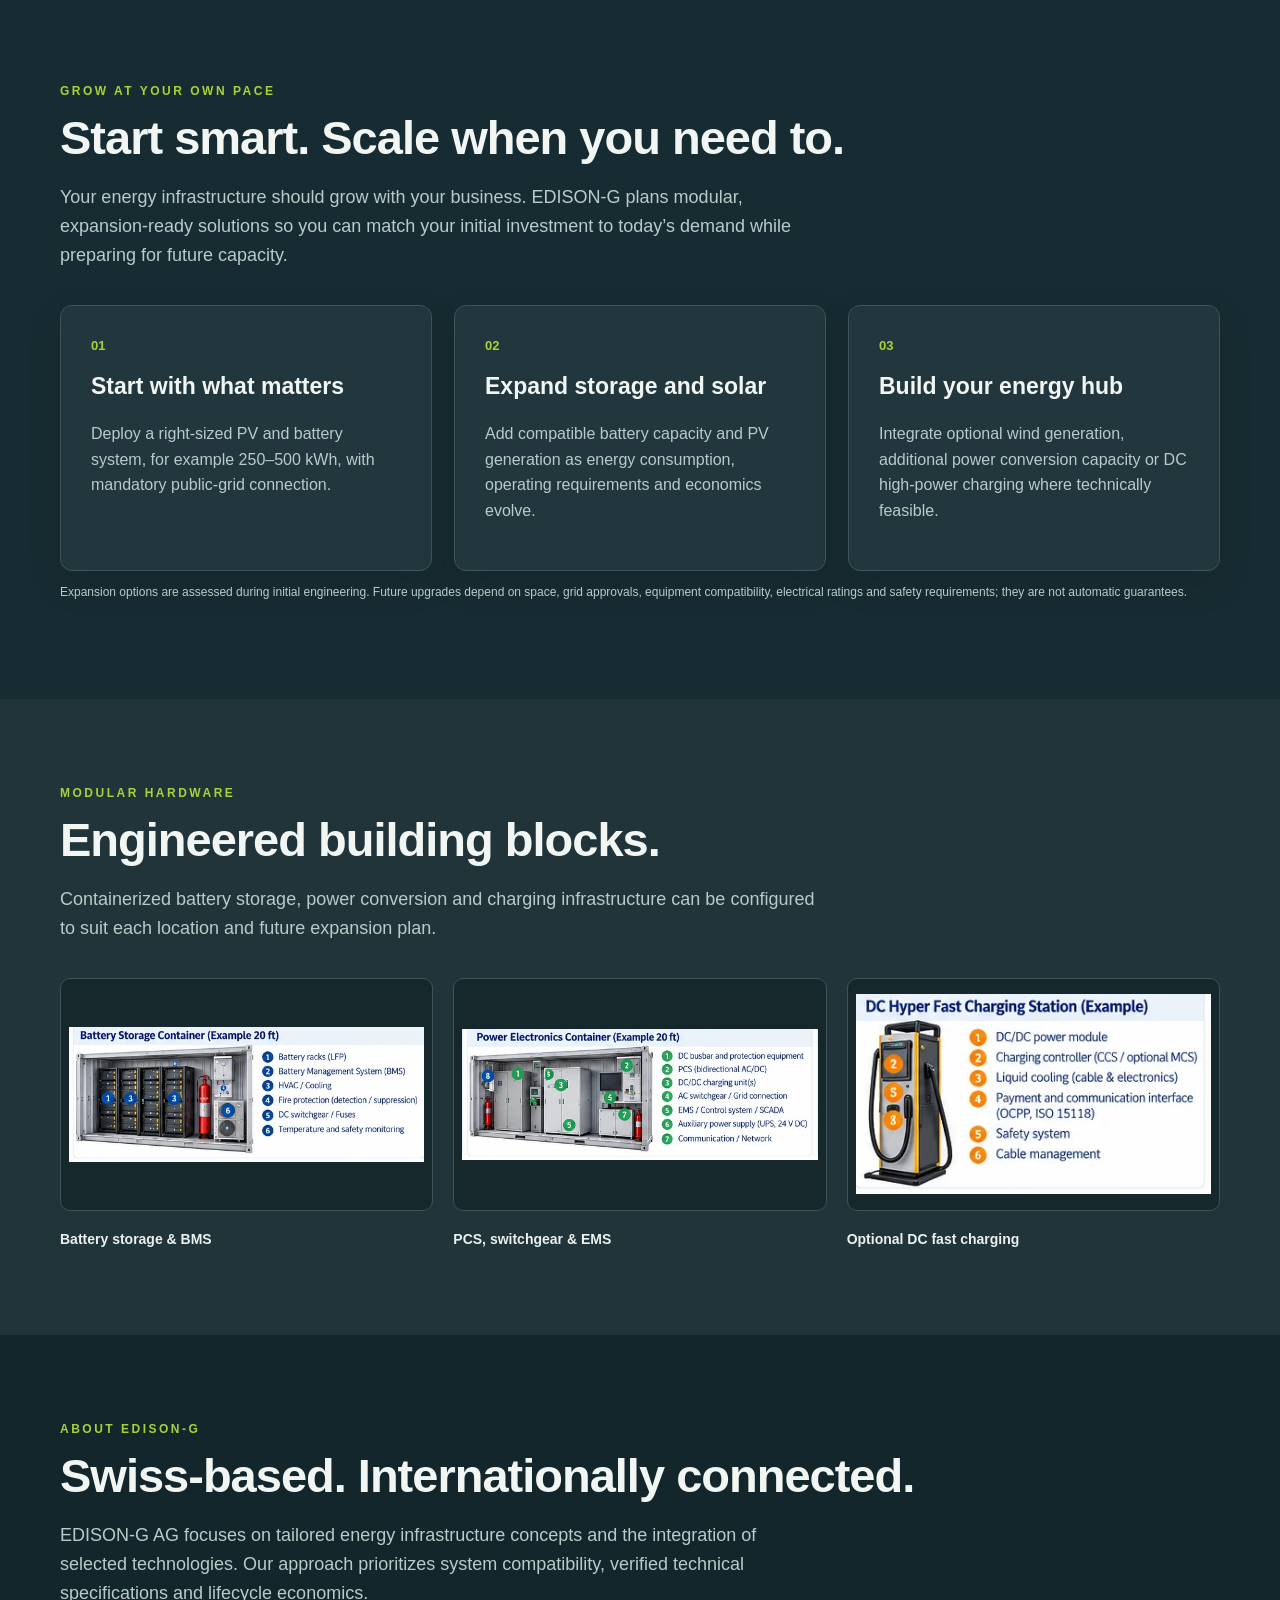
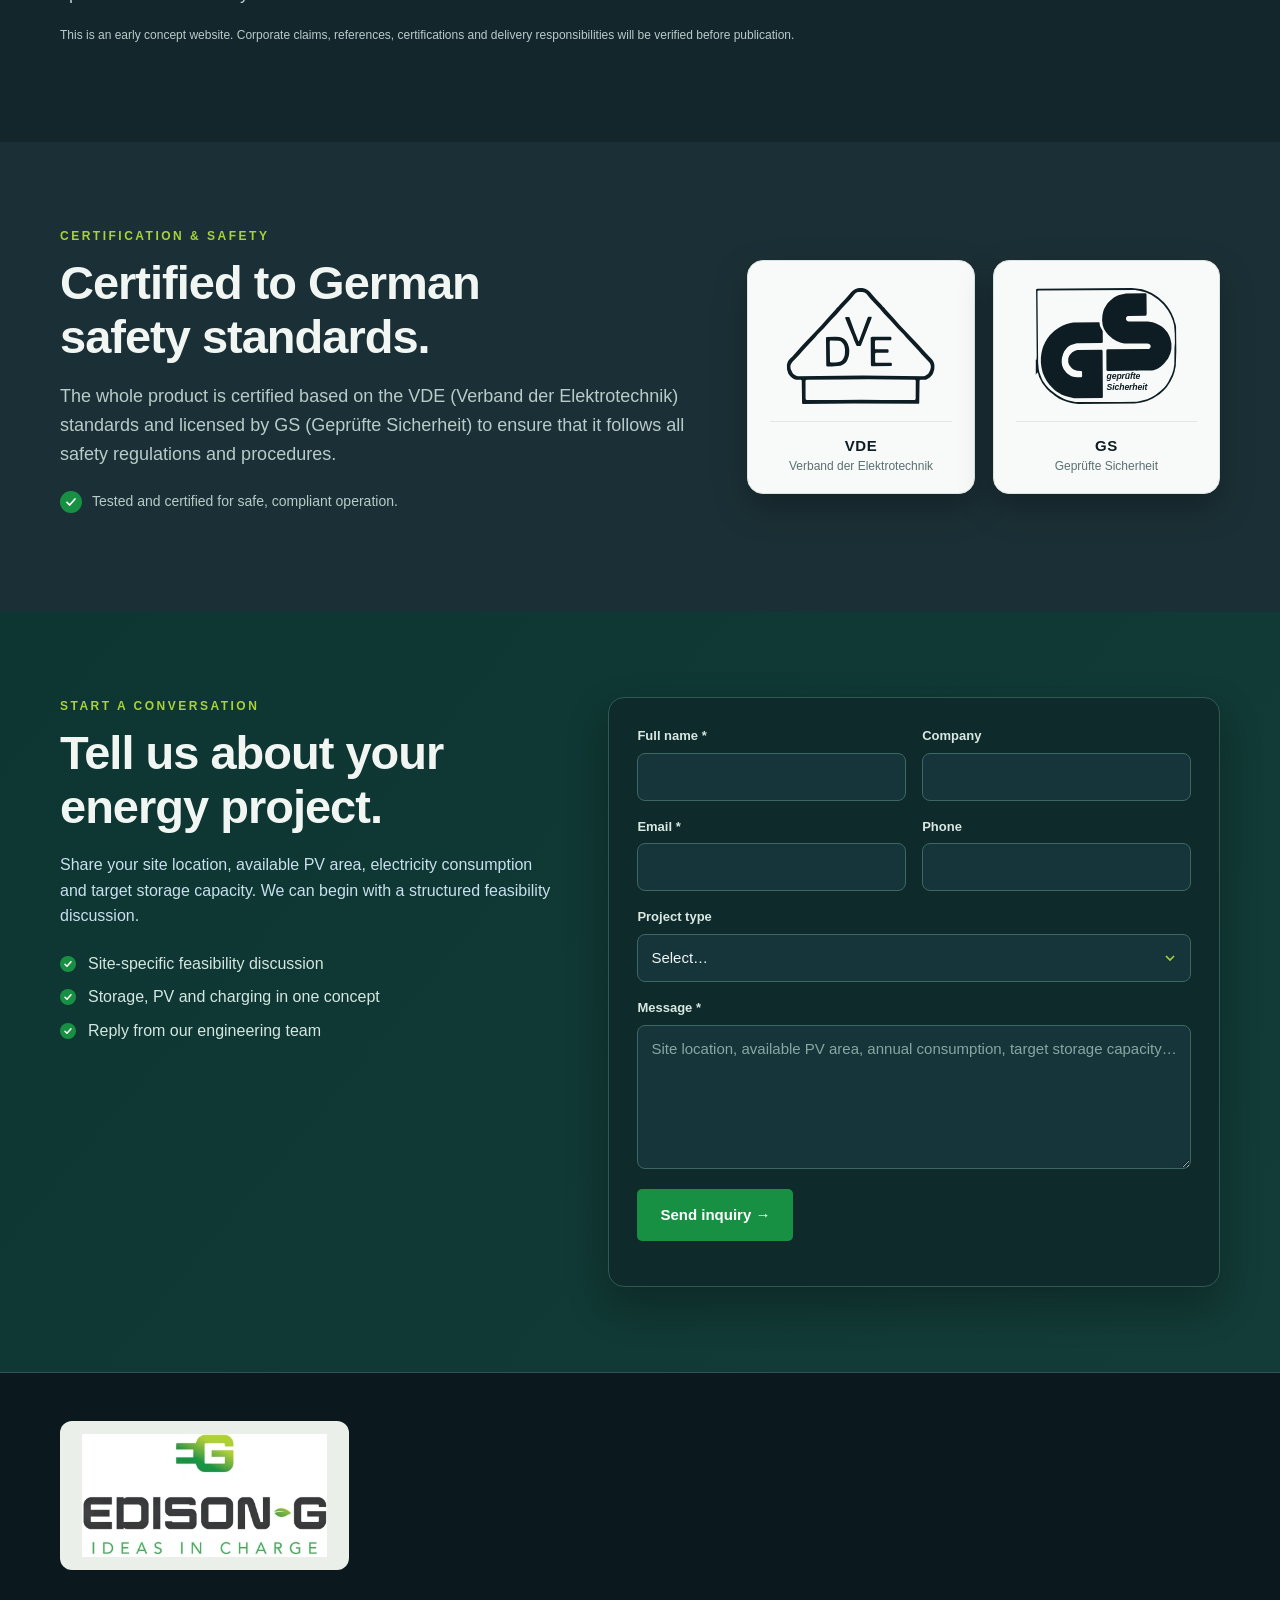
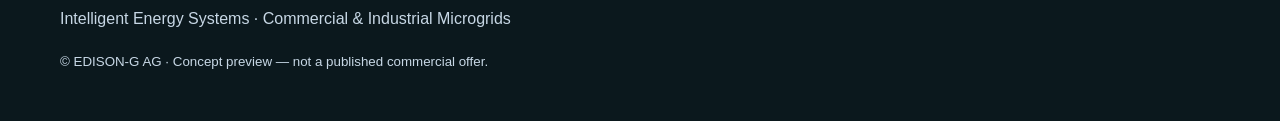
==== commit 747ee437: "Add files via upload" ====
--- a/index.html
+++ b/index.html
@@ -121,6 +121,53 @@
 .cert-note:before{content:"";width:22px;height:22px;flex:none;border-radius:50%;background:#189044 url("data:image/svg+xml,%3Csvg xmlns='http://www.w3.org/2000/svg' viewBox='0 0 24 24'%3E%3Cpath d='M6 12.5l4 4 8-9' fill='none' stroke='%23fff' stroke-width='2.6' stroke-linecap='round' stroke-linejoin='round'/%3E%3C/svg%3E") center/16px no-repeat}
 @media(max-width:850px){.cert-layout{grid-template-columns:1fr;gap:28px}}
 @media(max-width:420px){.cert-badges{gap:12px}.cert-badge{padding:18px 12px 14px}.cert-badge svg{height:86px}}
-</style></head><body><header><nav><a class="logo" href="#home" aria-label="EDISON-G — Home"><img src="[data-uri]" alt="EDISON-G — Ideas in Charge" width="397" height="200"></a><div class="links"><a href="#solutions">Solutions</a><a href="#engineering">Engineering</a><a href="#architecture">Technology</a><a href="#about">About</a><a href="#contact">Contact</a></div></nav></header><main><div class="hero" id="home"><div class="wrap hero-layout"><div class="hero-copy"><div class="eyebrow">Swiss energy systems · Commercial &amp; industrial</div><h1>Energy systems.<br><em>Engineered around you.</em></h1><p>Modular battery storage, photovoltaics, grid integration and optional high-power EV charging — designed as one intelligent system for your site.</p><a class="btn" href="#contact">Discuss your project →</a><a class="btn secondary" href="#solutions">Explore solutions</a></div><figure class="hero-visual"><img src="[data-uri]" alt="Commercial solar and battery microgrid site, complete overview"><figcaption>Concept visualization · Project-specific configuration</figcaption></figure></div></div><section id="solutions"><div class="wrap"><div class="eyebrow">Our solutions</div><h2>One integrated energy strategy.<br>Built for real-world demand.</h2><p class="intro">From 250 kWh battery storage to multi-MWh energy hubs, EDISON-G develops site-specific concepts with mandatory public-grid connectivity.</p><div class="grid"><article class="card visual-card"><img src="[data-uri]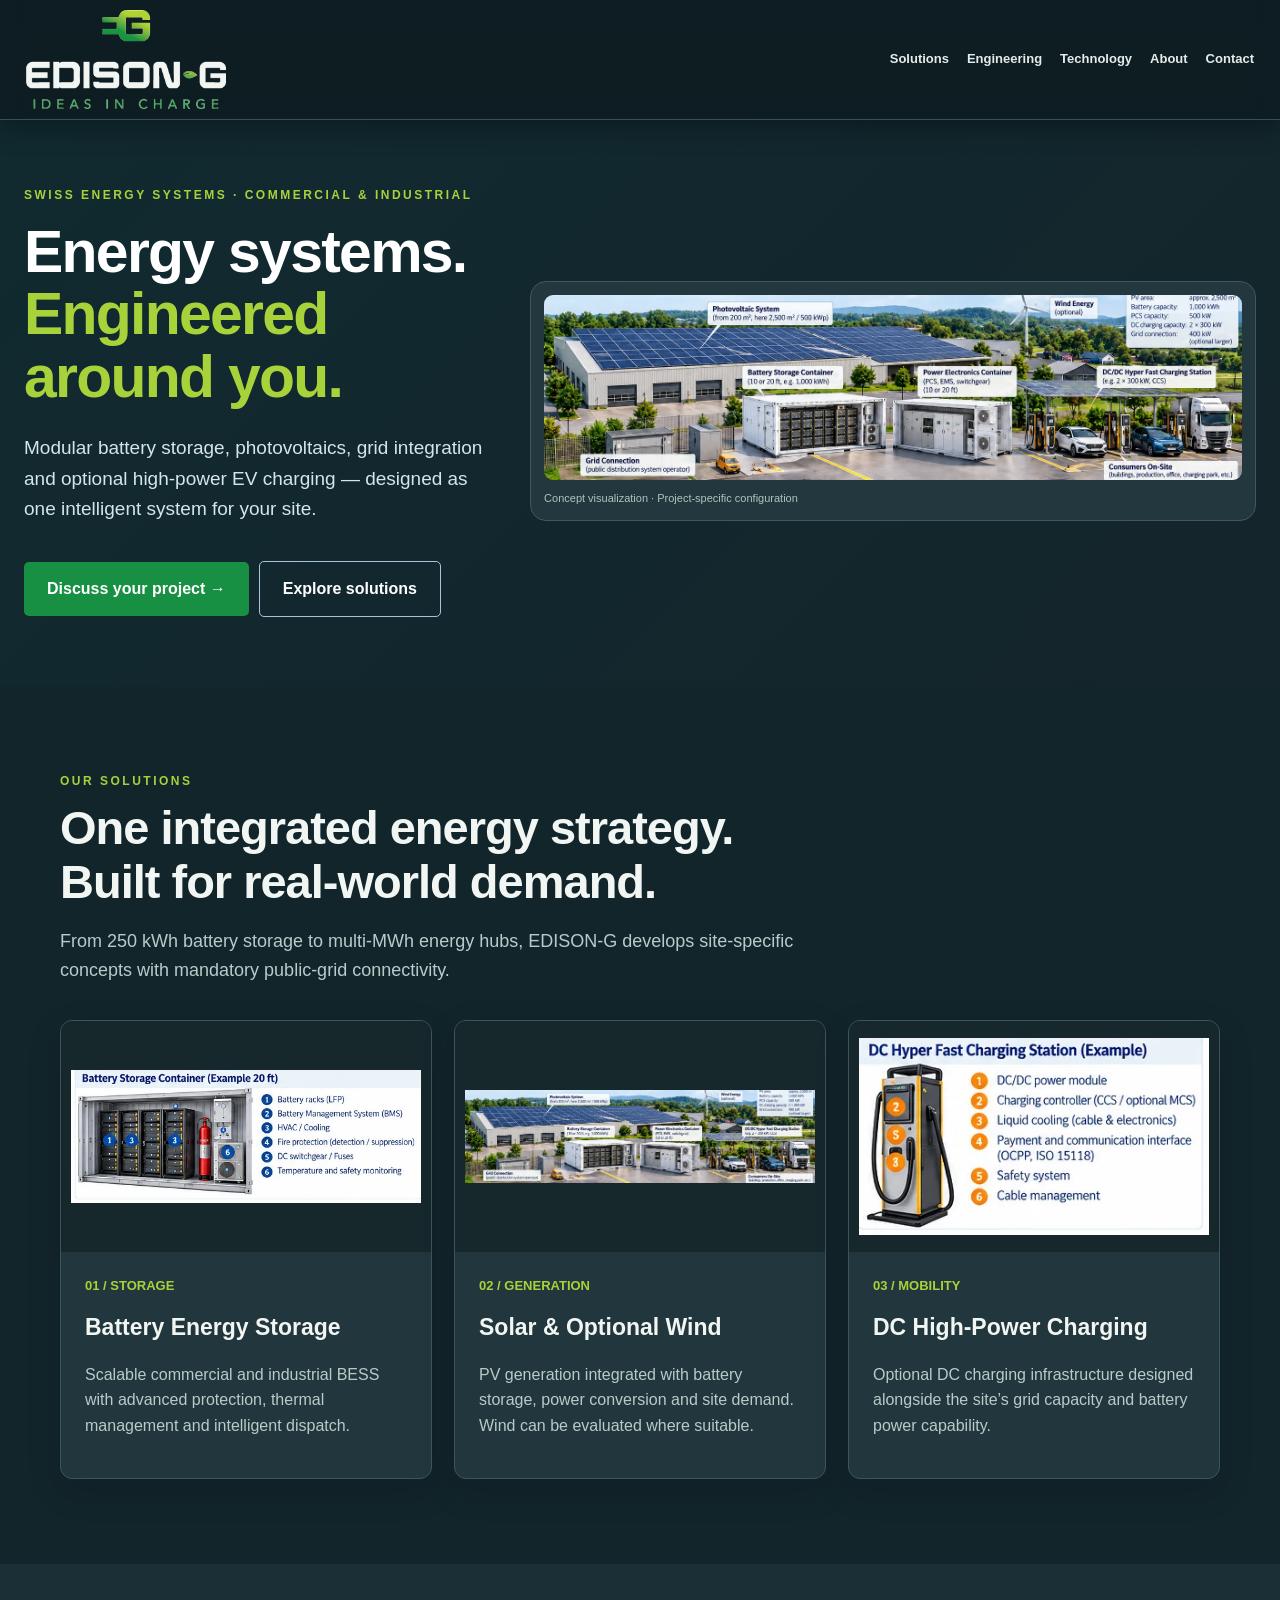
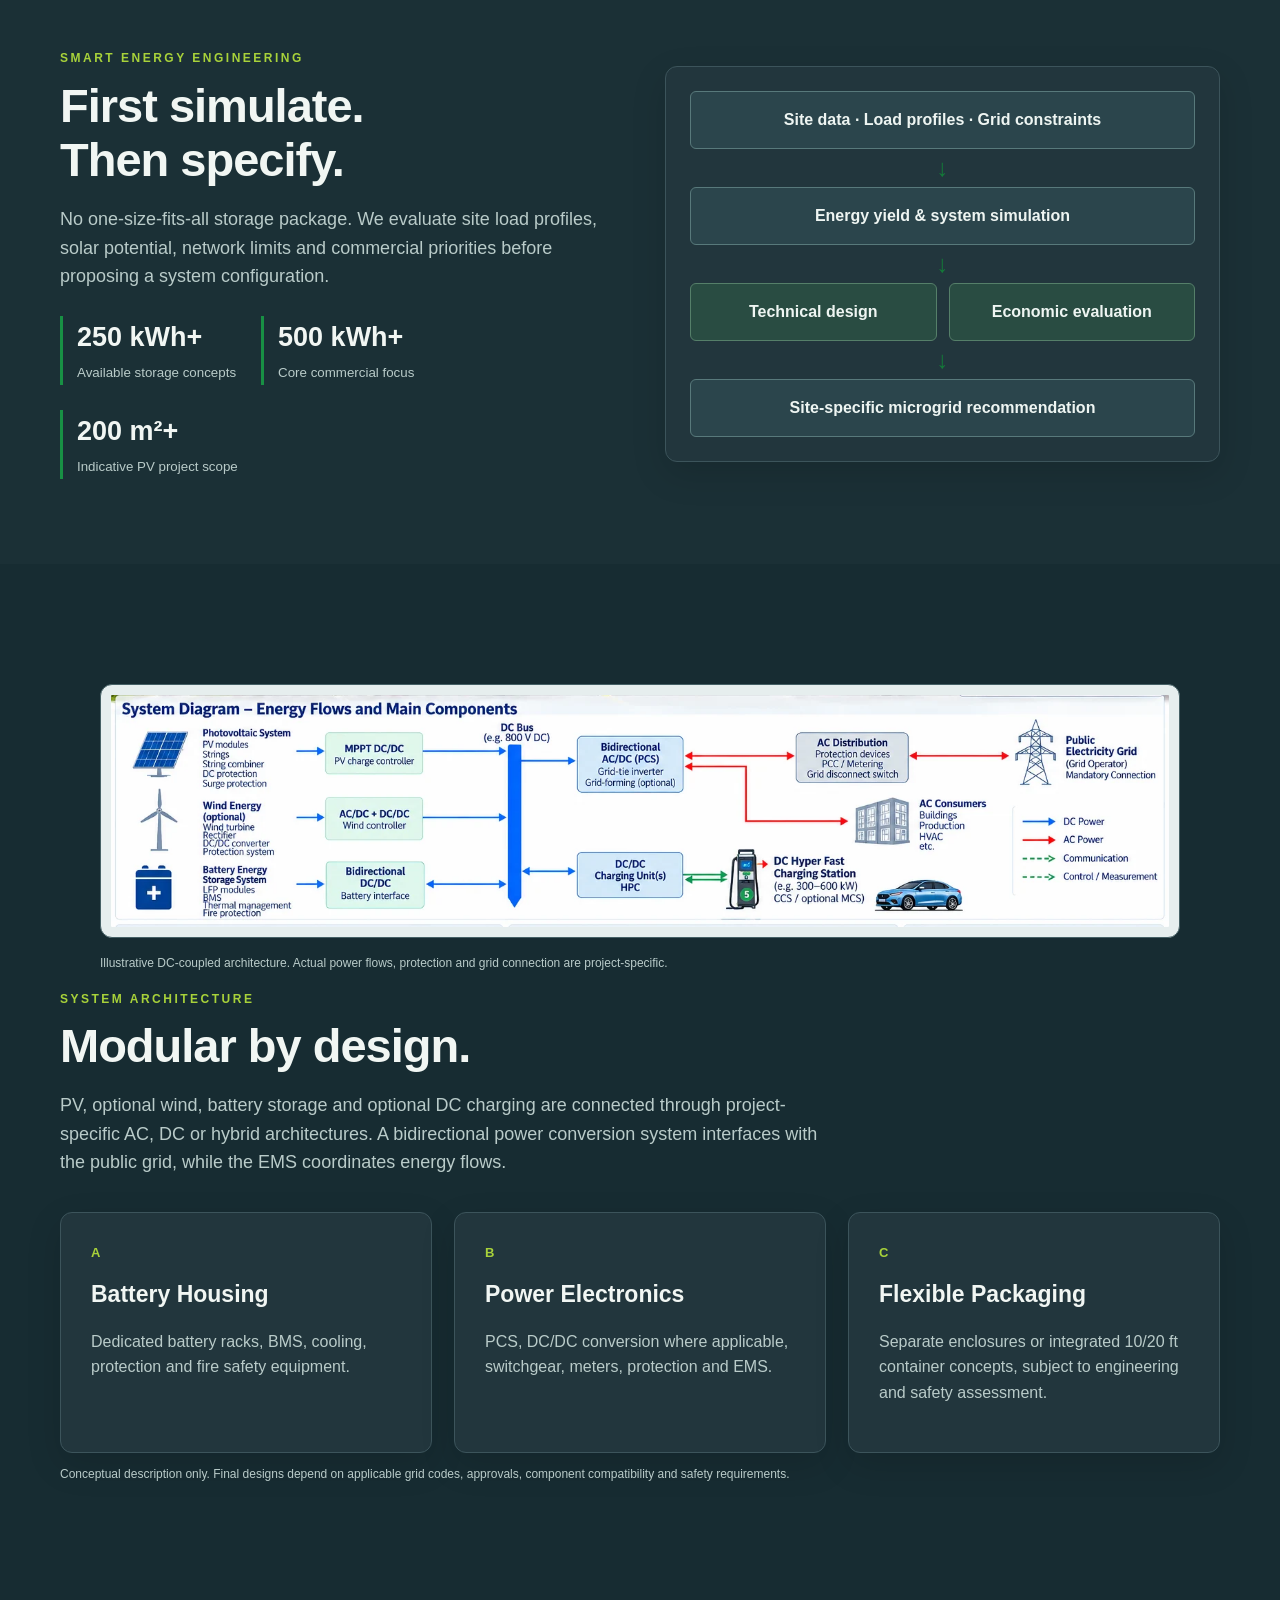
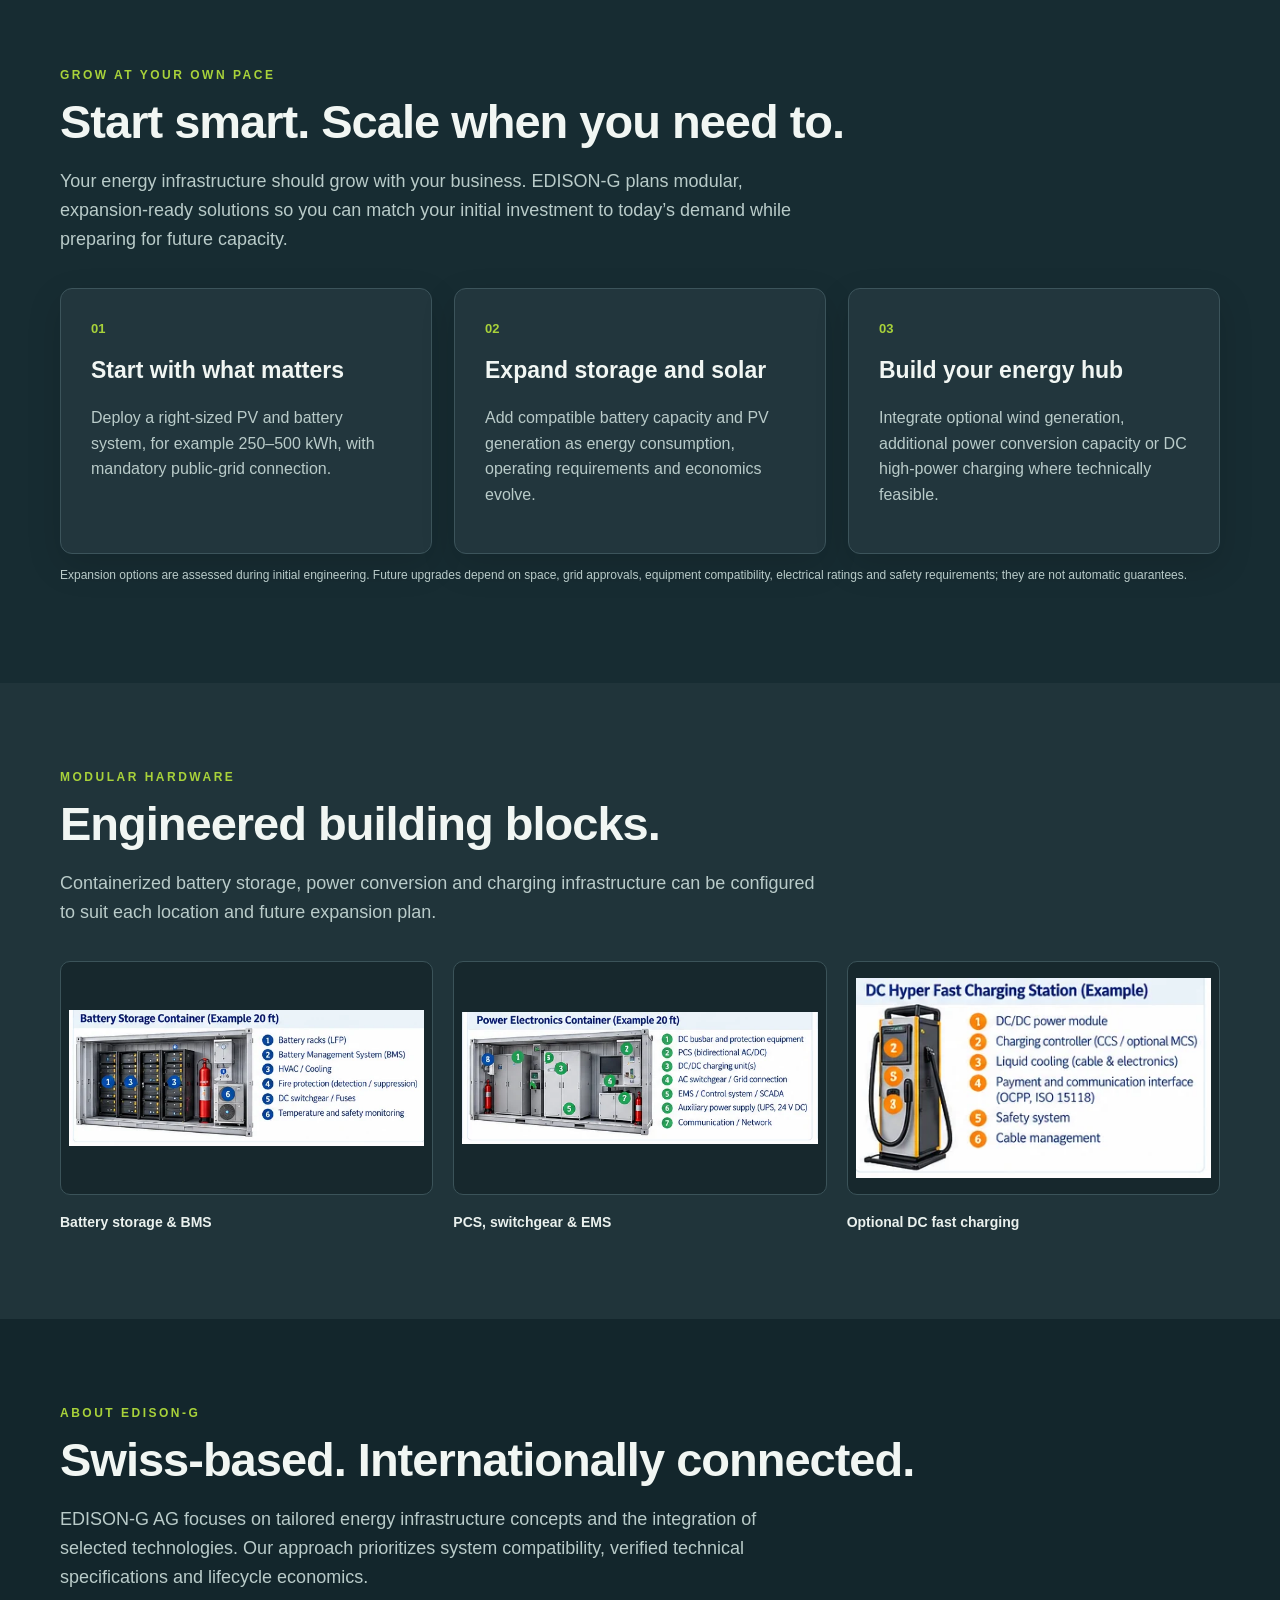
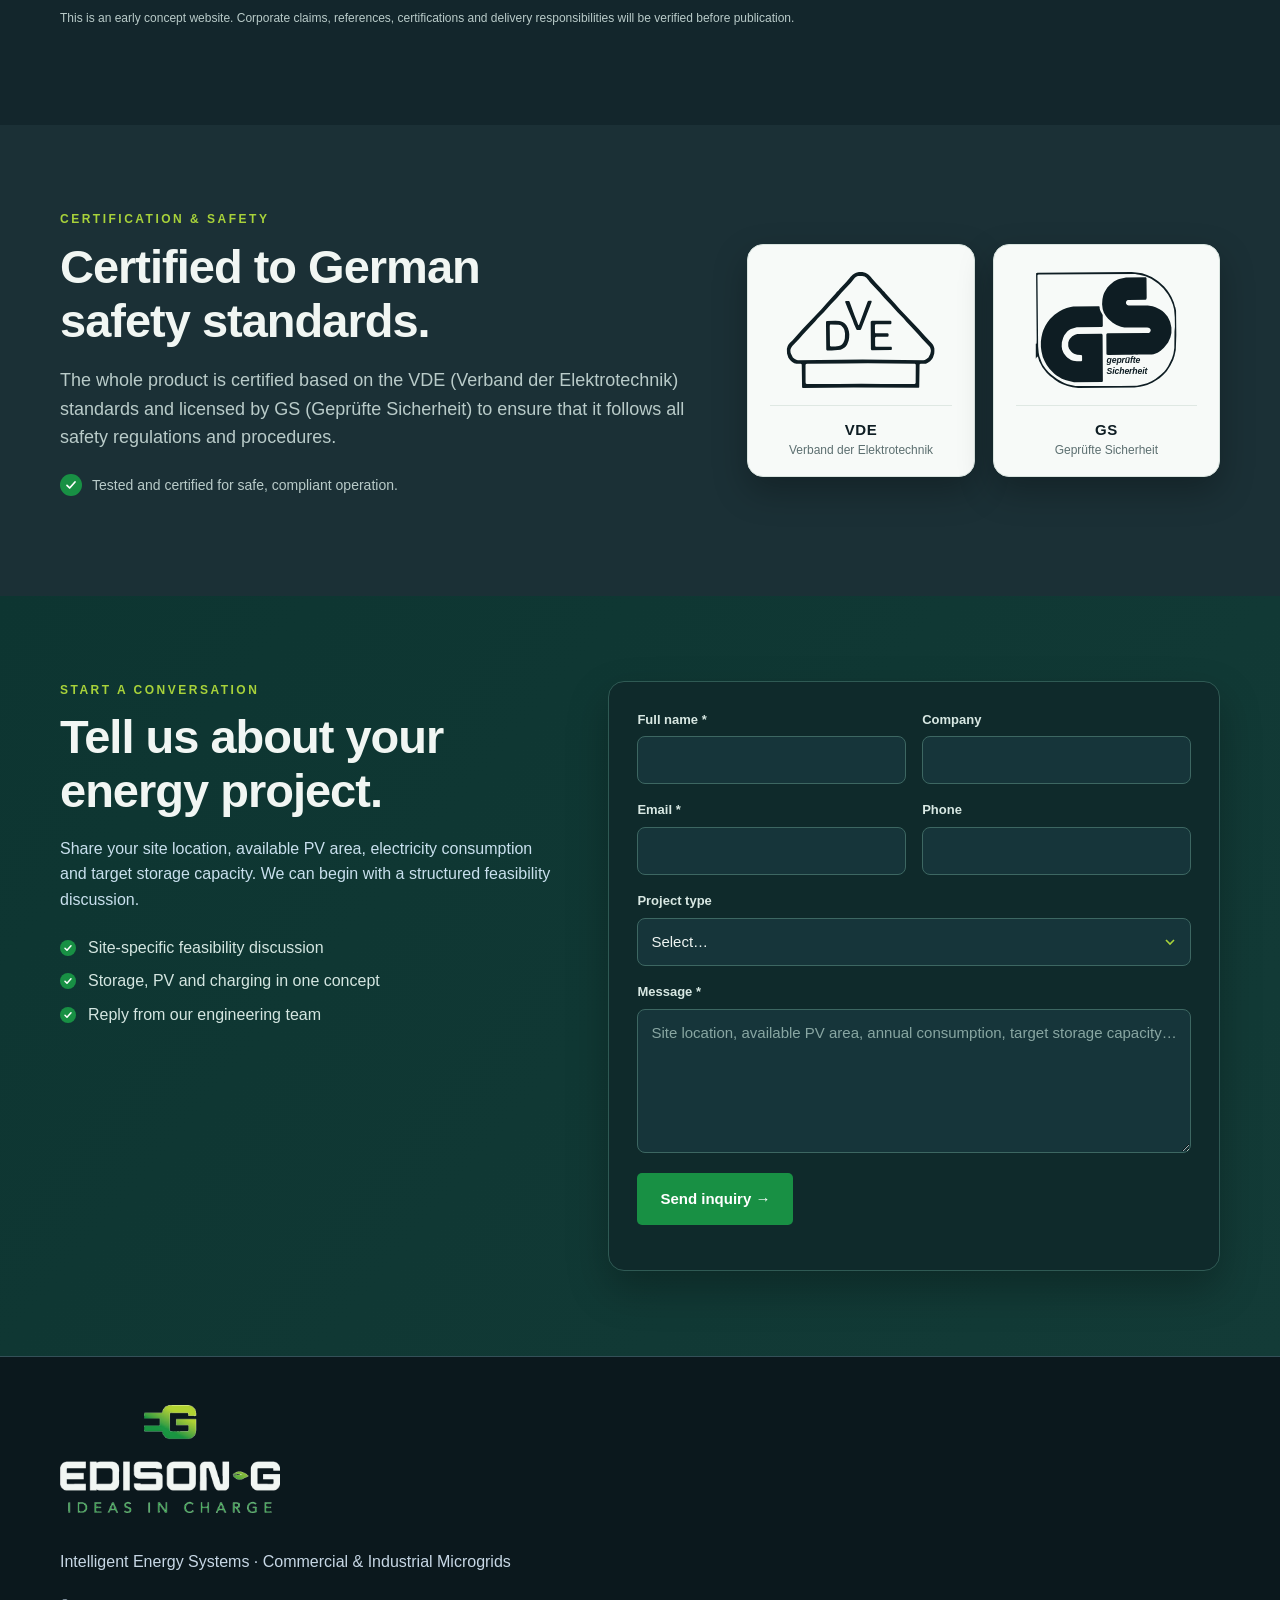
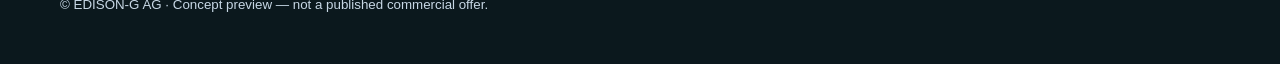
==== commit 8e6c5034: "Add files via upload" ====
--- a/index.html
+++ b/index.html
@@ -145,7 +145,14 @@
 .form-status.ok{color:#a8d23a}.form-status.err{color:#f0a89f}
 @media(max-width:850px){.contact-layout{grid-template-columns:1fr;gap:30px}}
 @media(max-width:520px){.contact-form{padding:20px}.contact-form .row{grid-template-columns:1fr}}
-</style></head><body><header><nav><a class="logo" href="#home" aria-label="EDISON-G — Home"><img src="[data-uri]" alt="EDISON-G — Ideas in Charge" width="397" height="200"></a><div class="links"><a href="#solutions">Solutions</a><a href="#engineering">Engineering</a><a href="#architecture">Technology</a><a href="#about">About</a><a href="#contact">Contact</a></div></nav></header><main><div class="hero" id="home"><div class="wrap hero-layout"><div class="hero-copy"><div class="eyebrow">Swiss energy systems · Commercial &amp; industrial</div><h1>Energy systems.<br><em>Engineered around you.</em></h1><p>Modular battery storage, photovoltaics, grid integration and optional high-power EV charging — designed as one intelligent system for your site.</p><a class="btn" href="#contact">Discuss your project →</a><a class="btn secondary" href="#solutions">Explore solutions</a></div><figure class="hero-visual"><img src="[data-uri]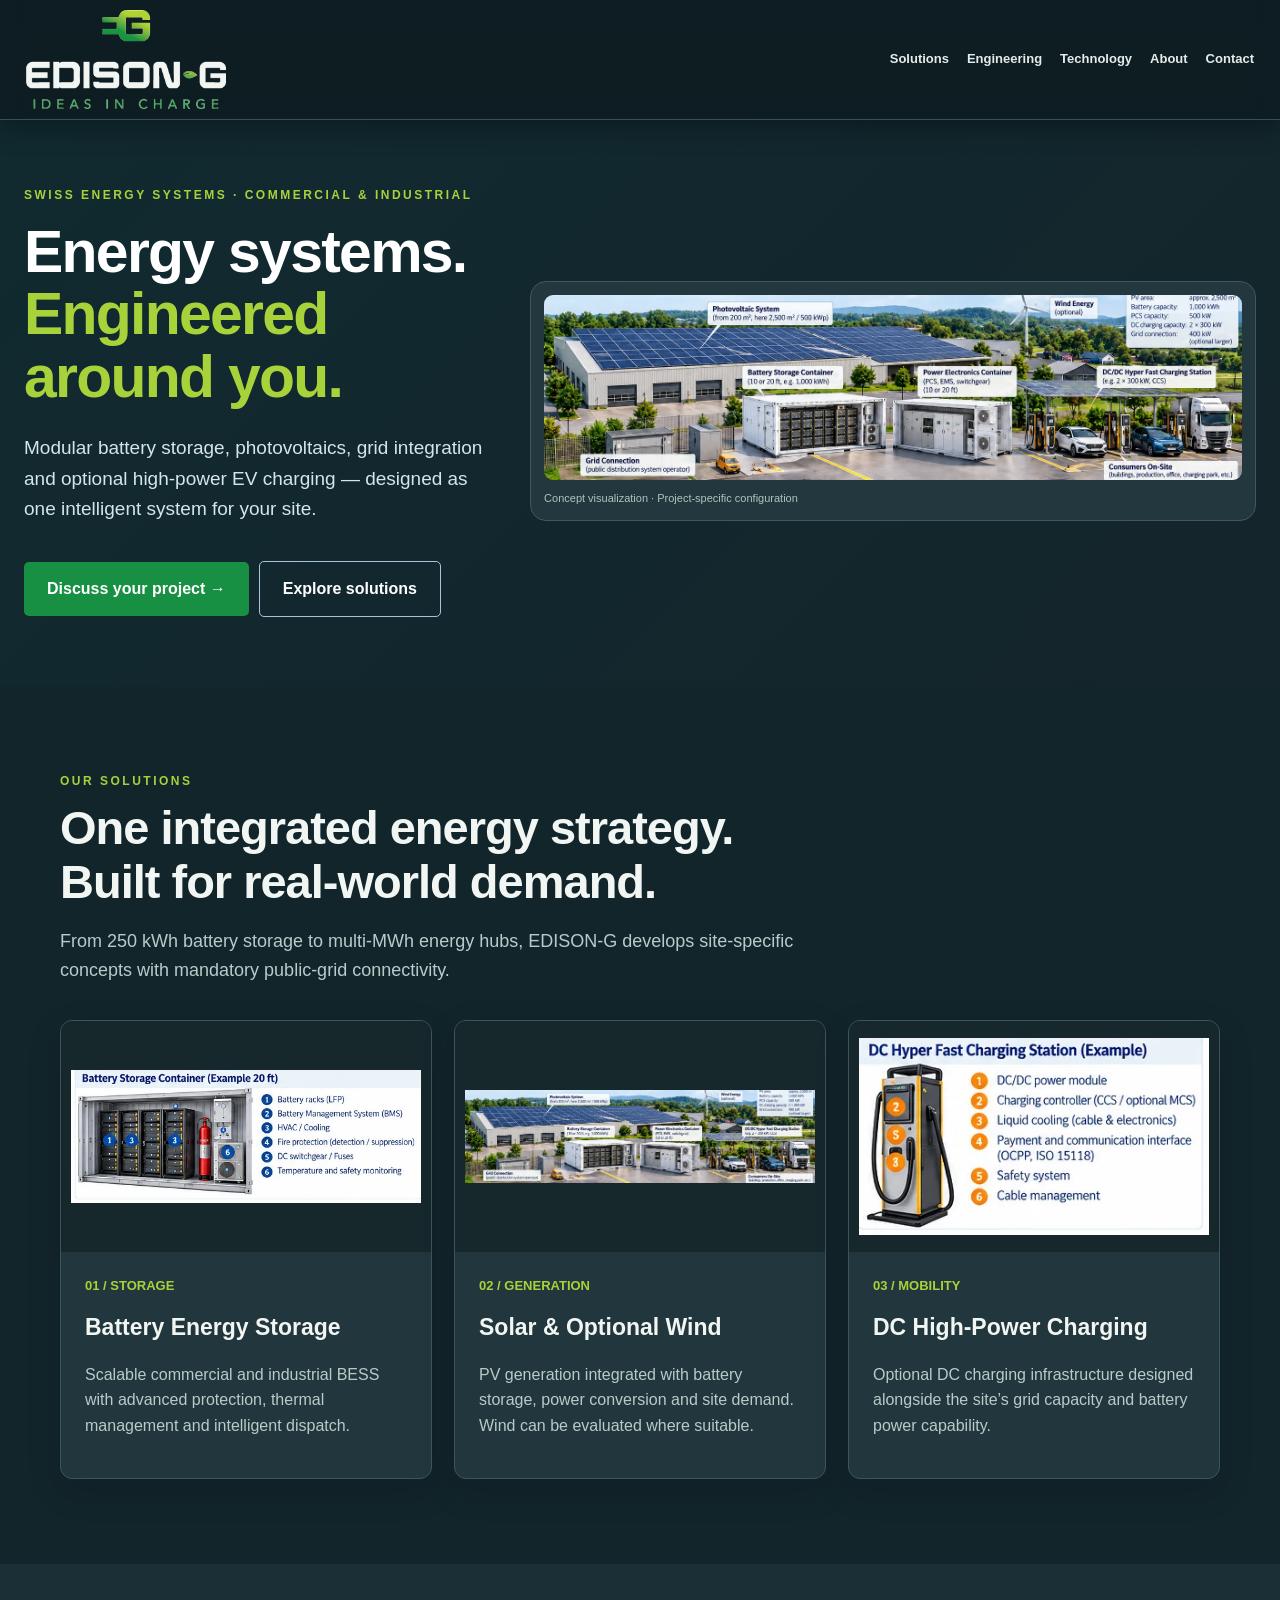
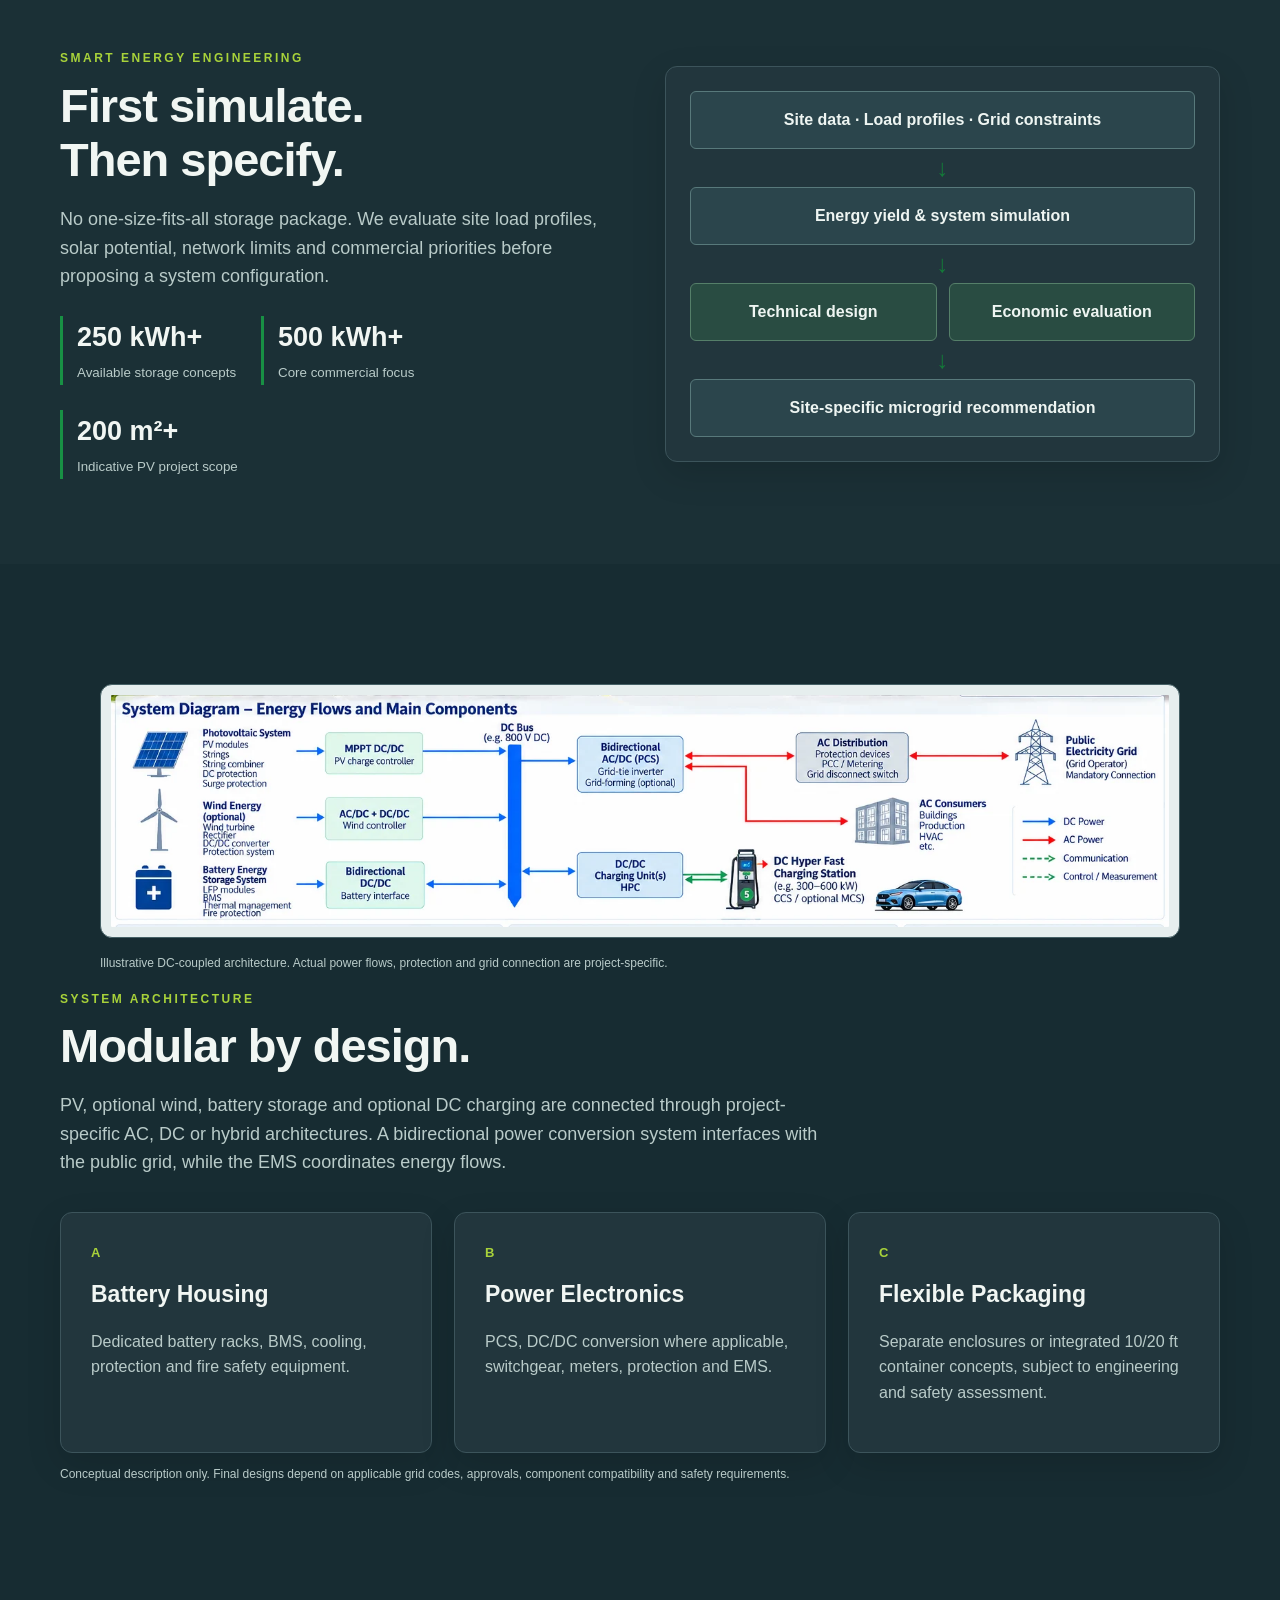
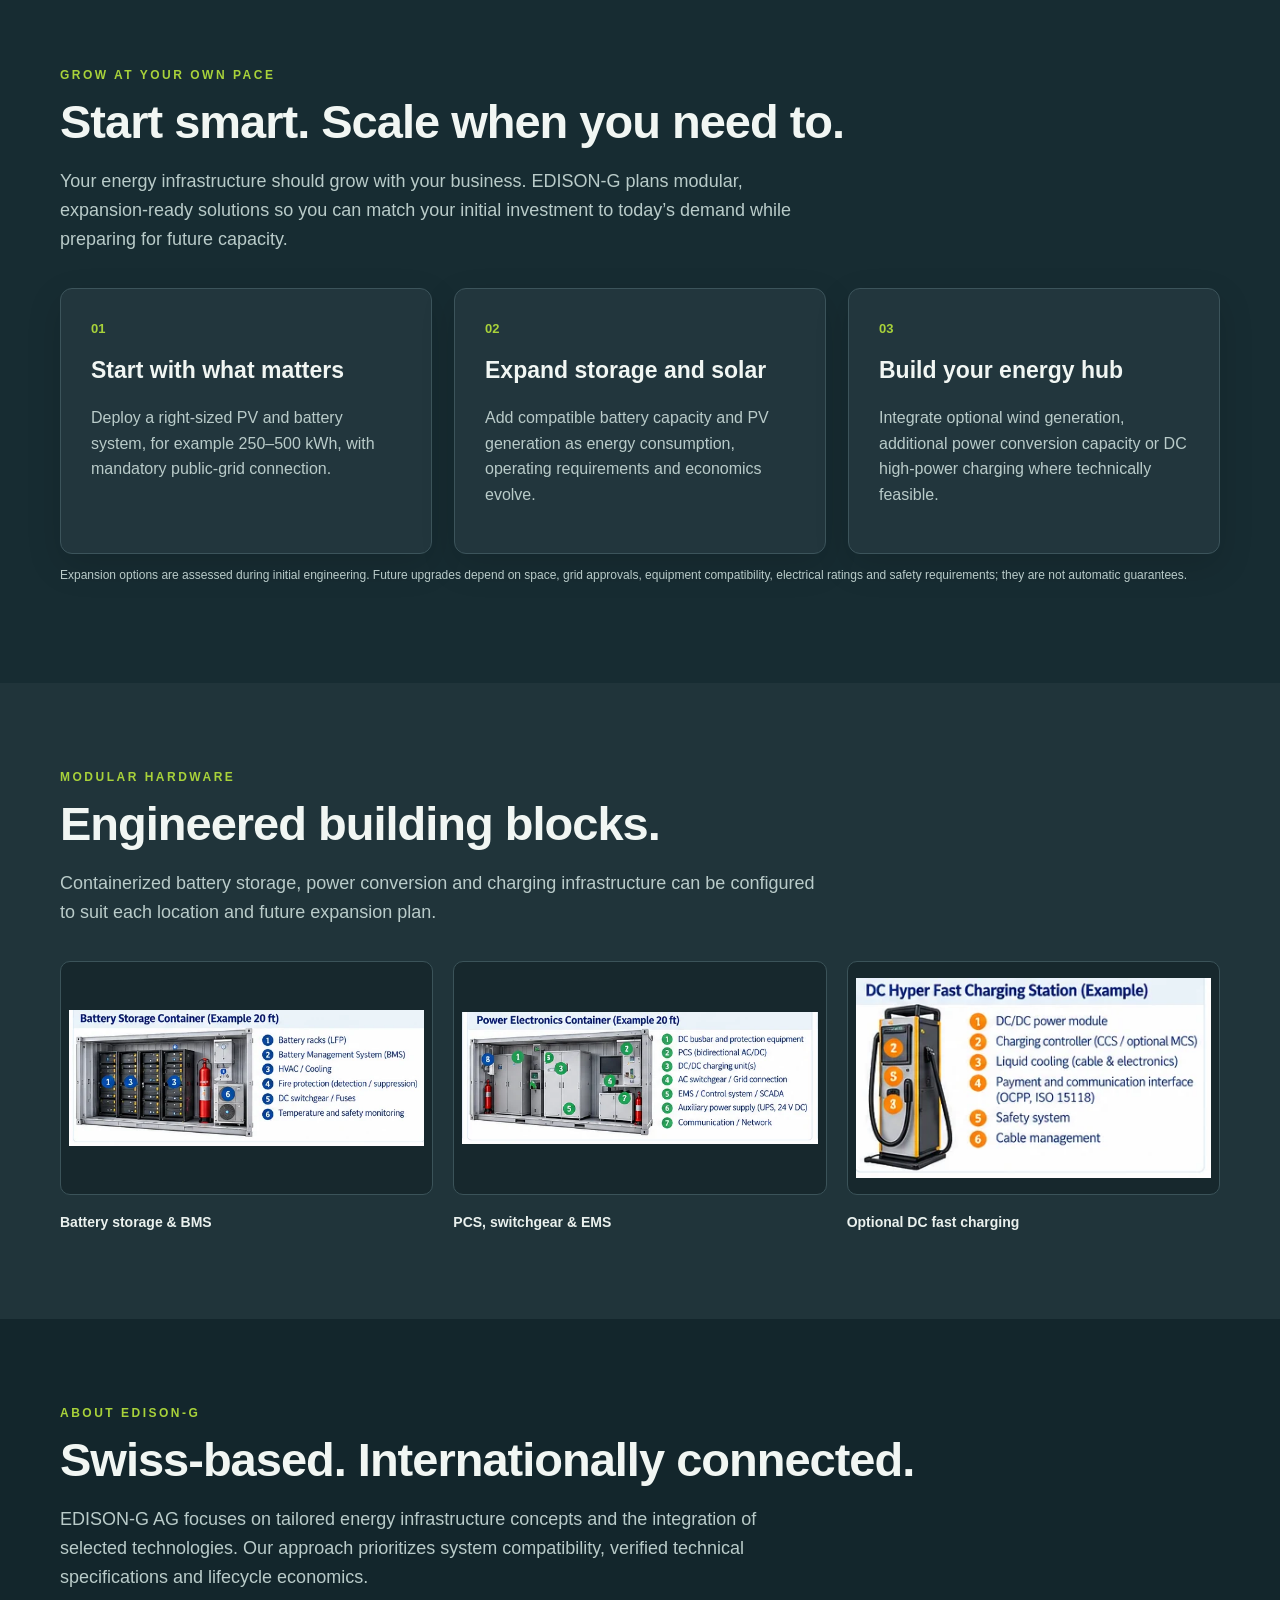
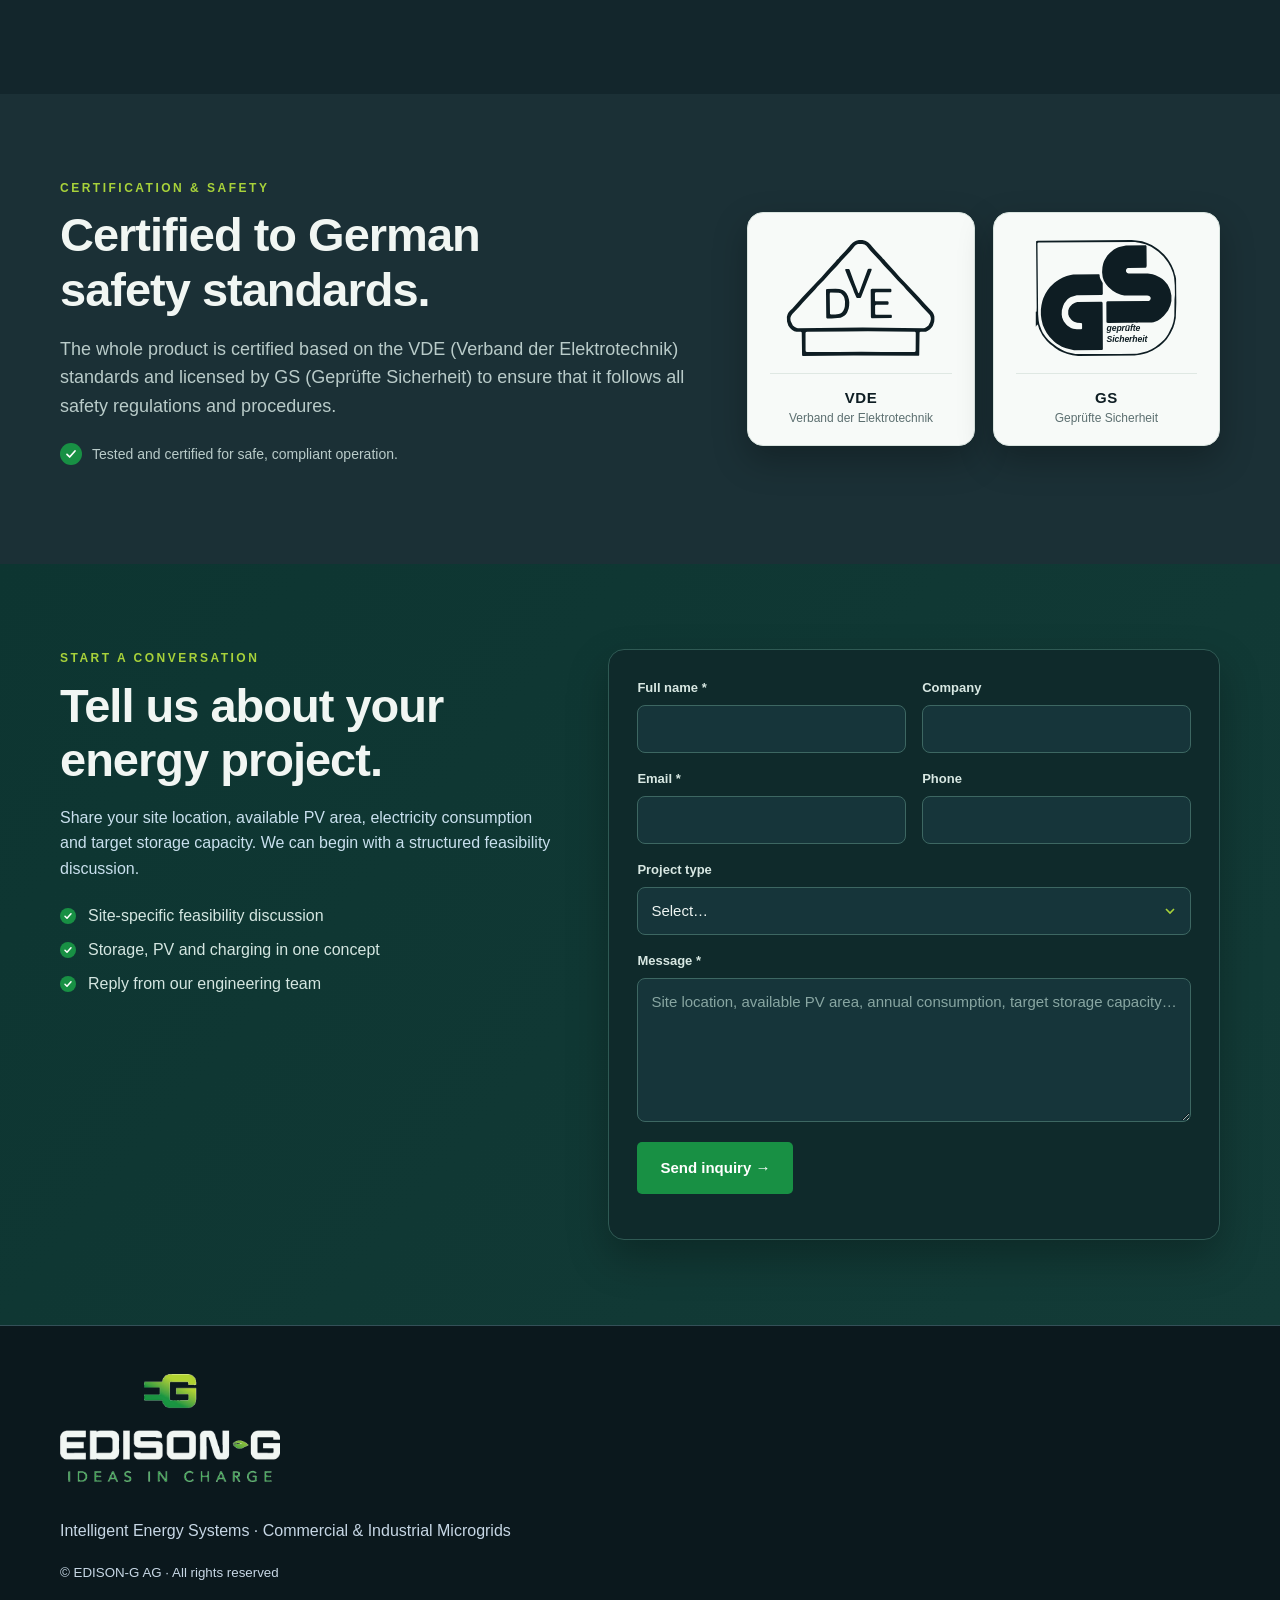
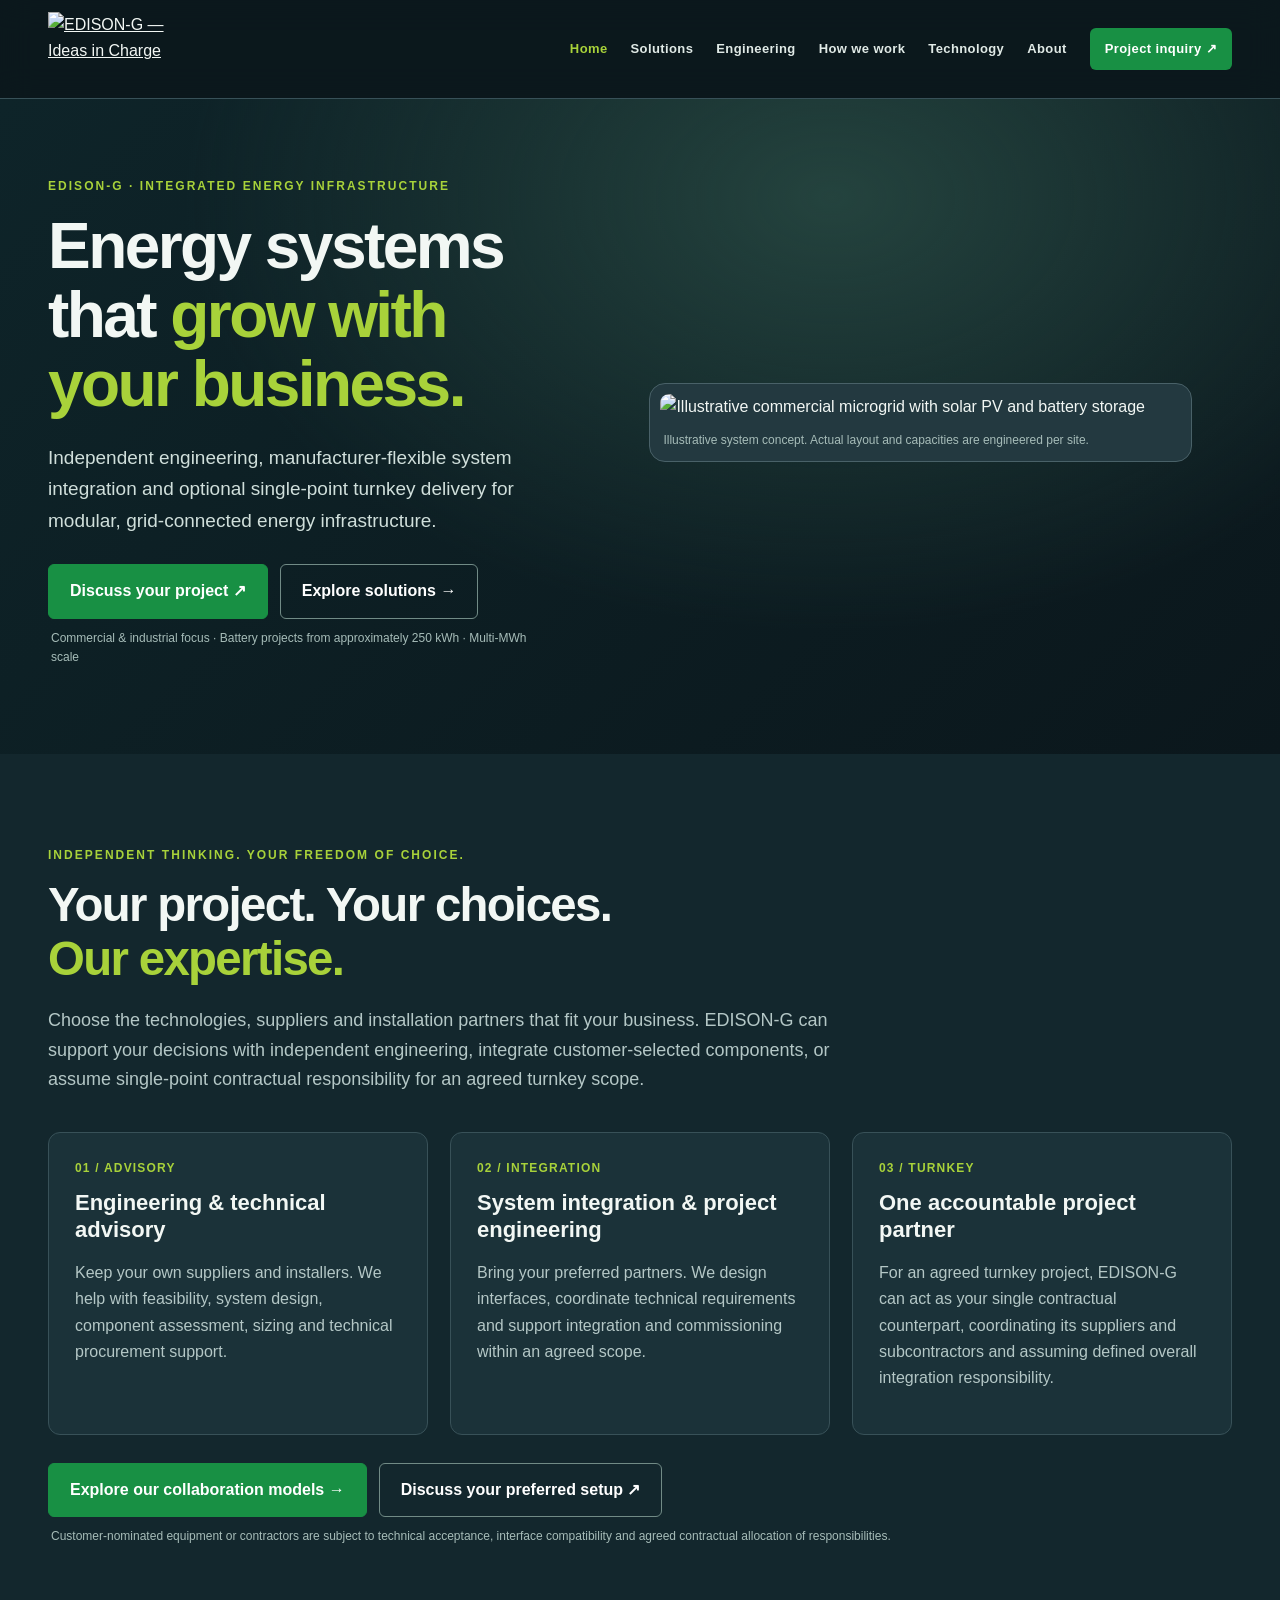
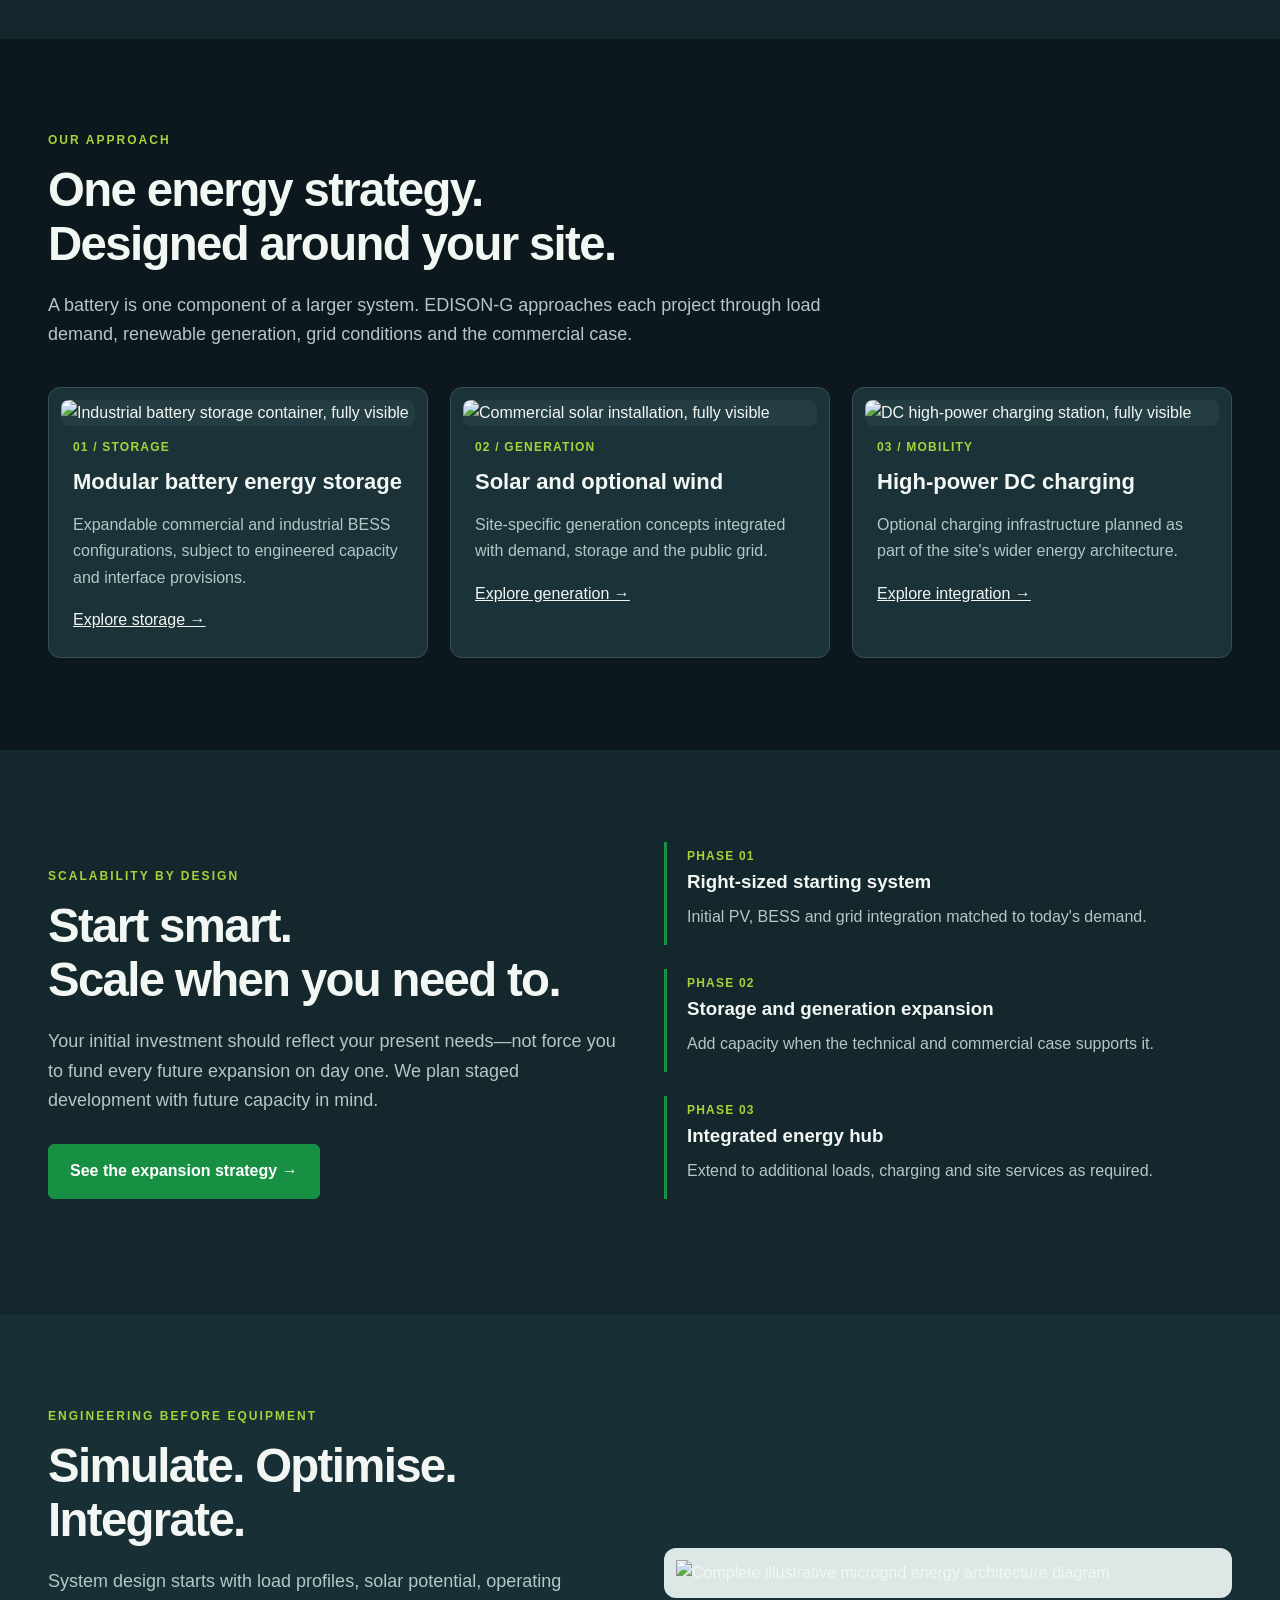
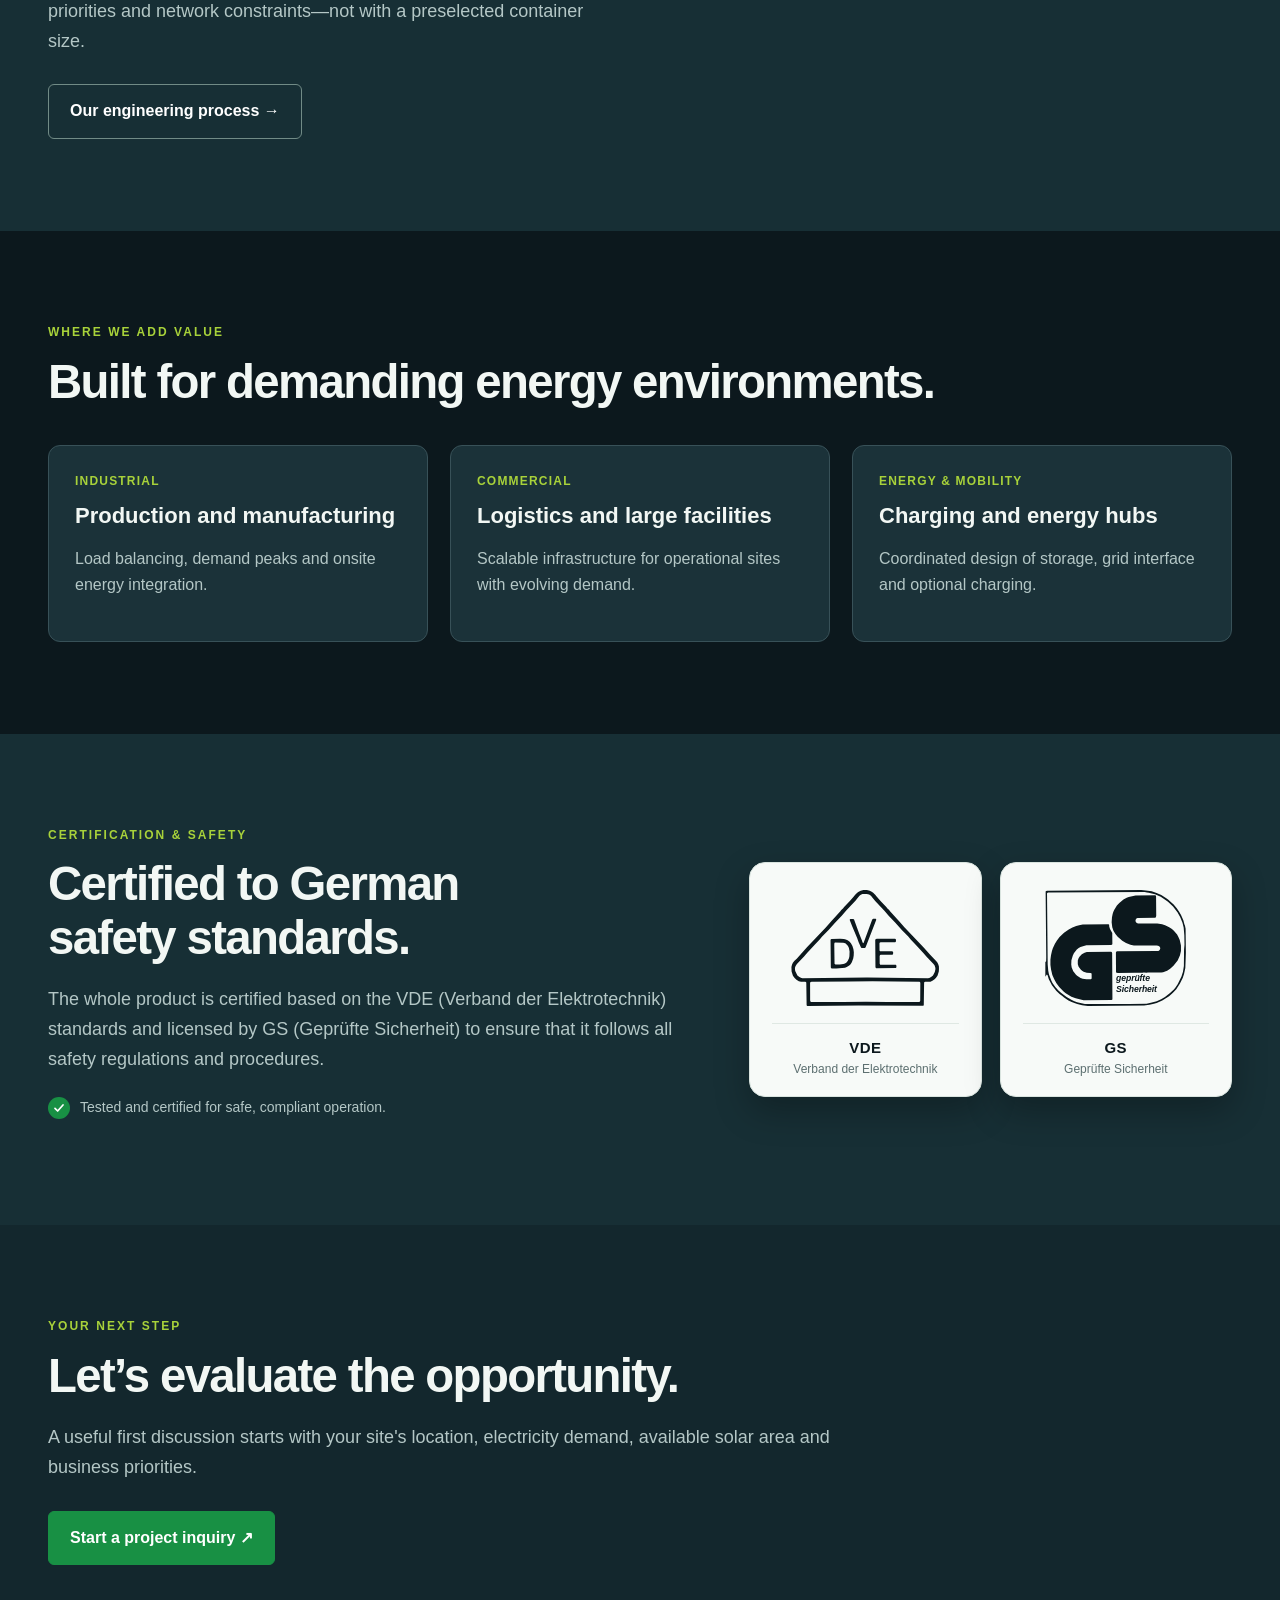
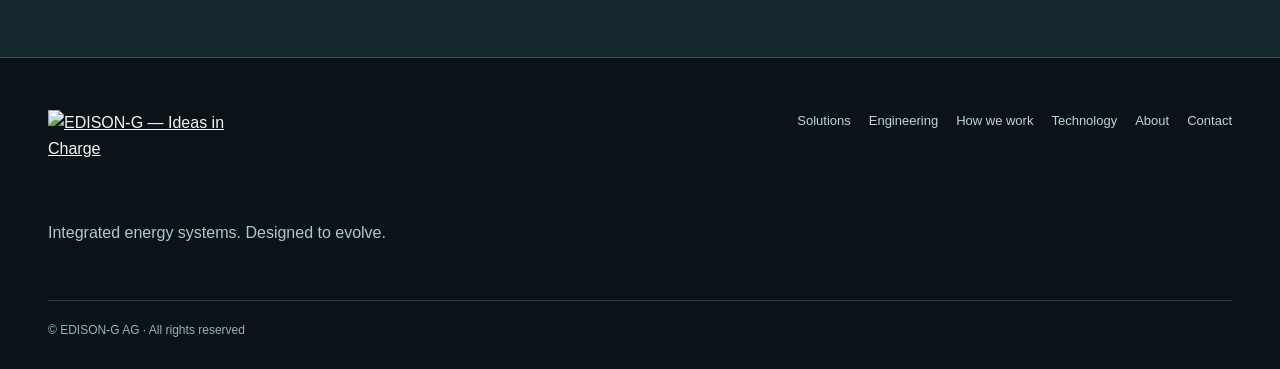
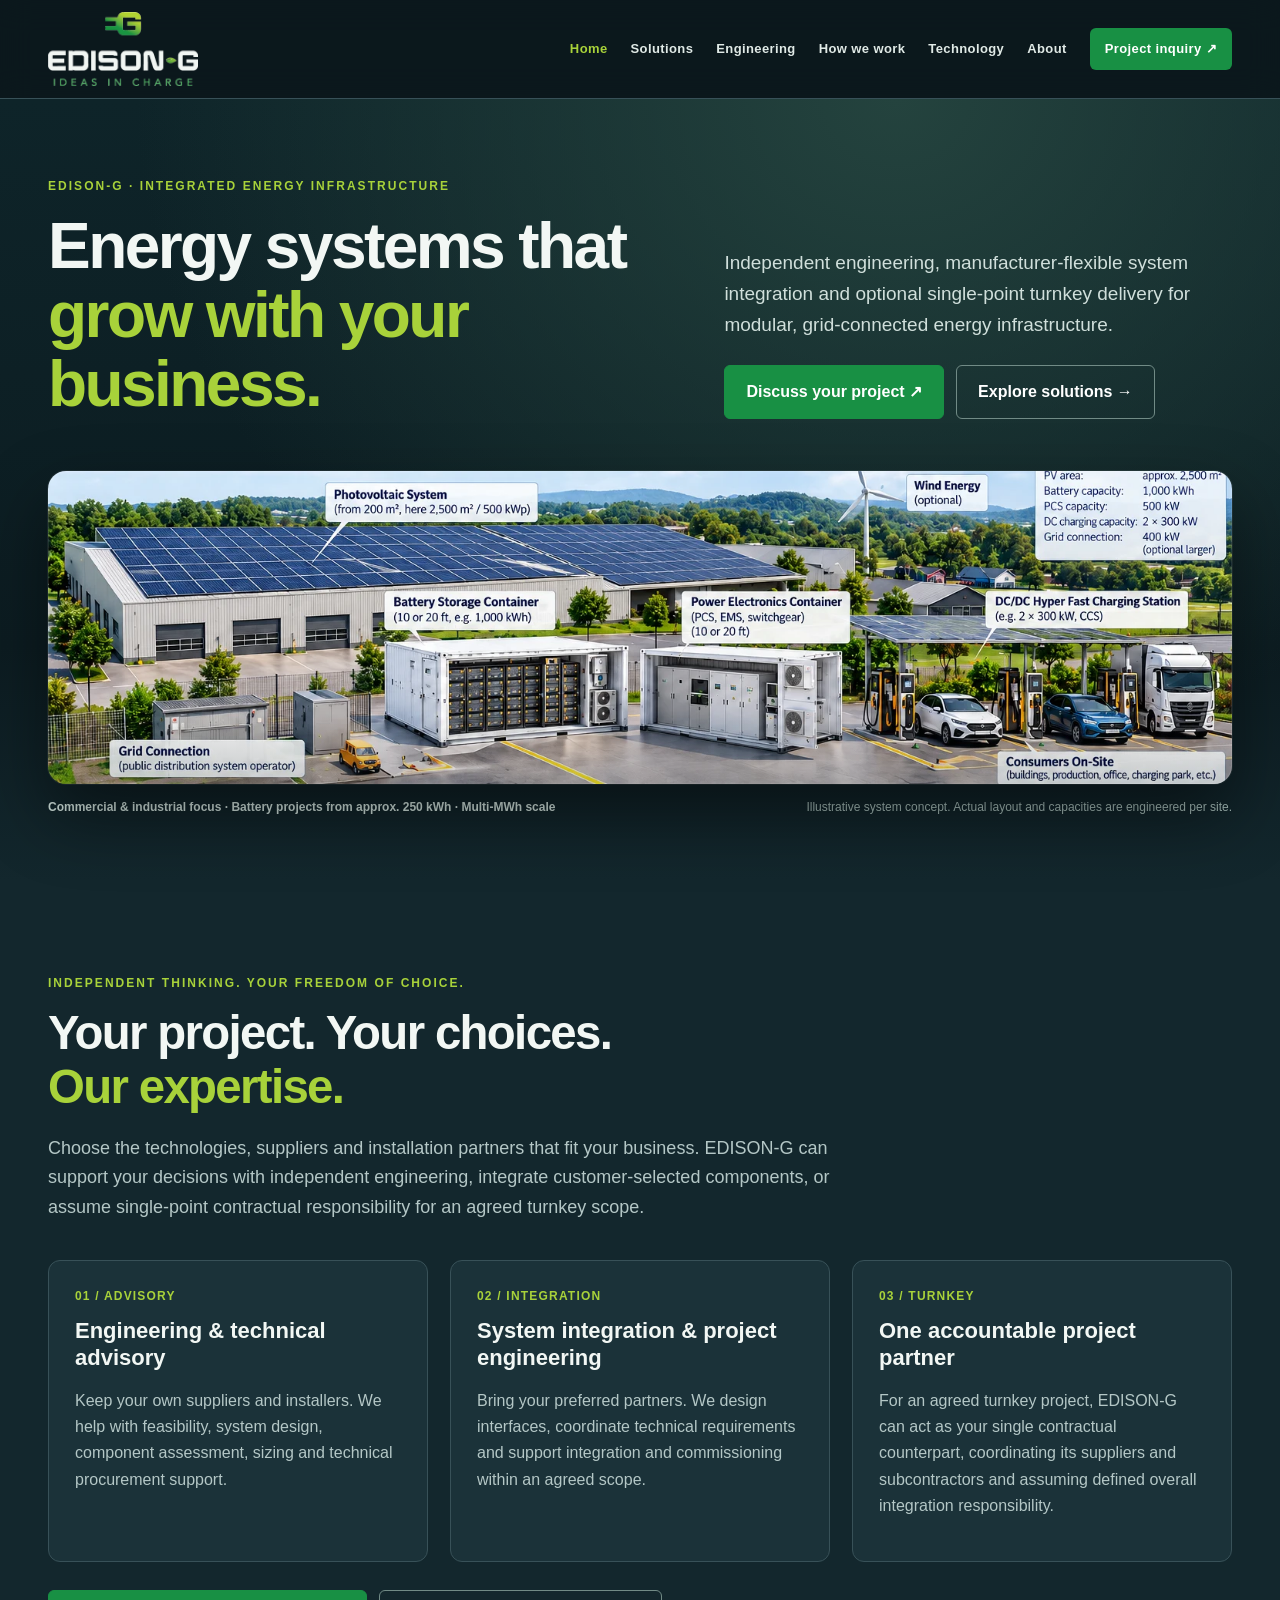
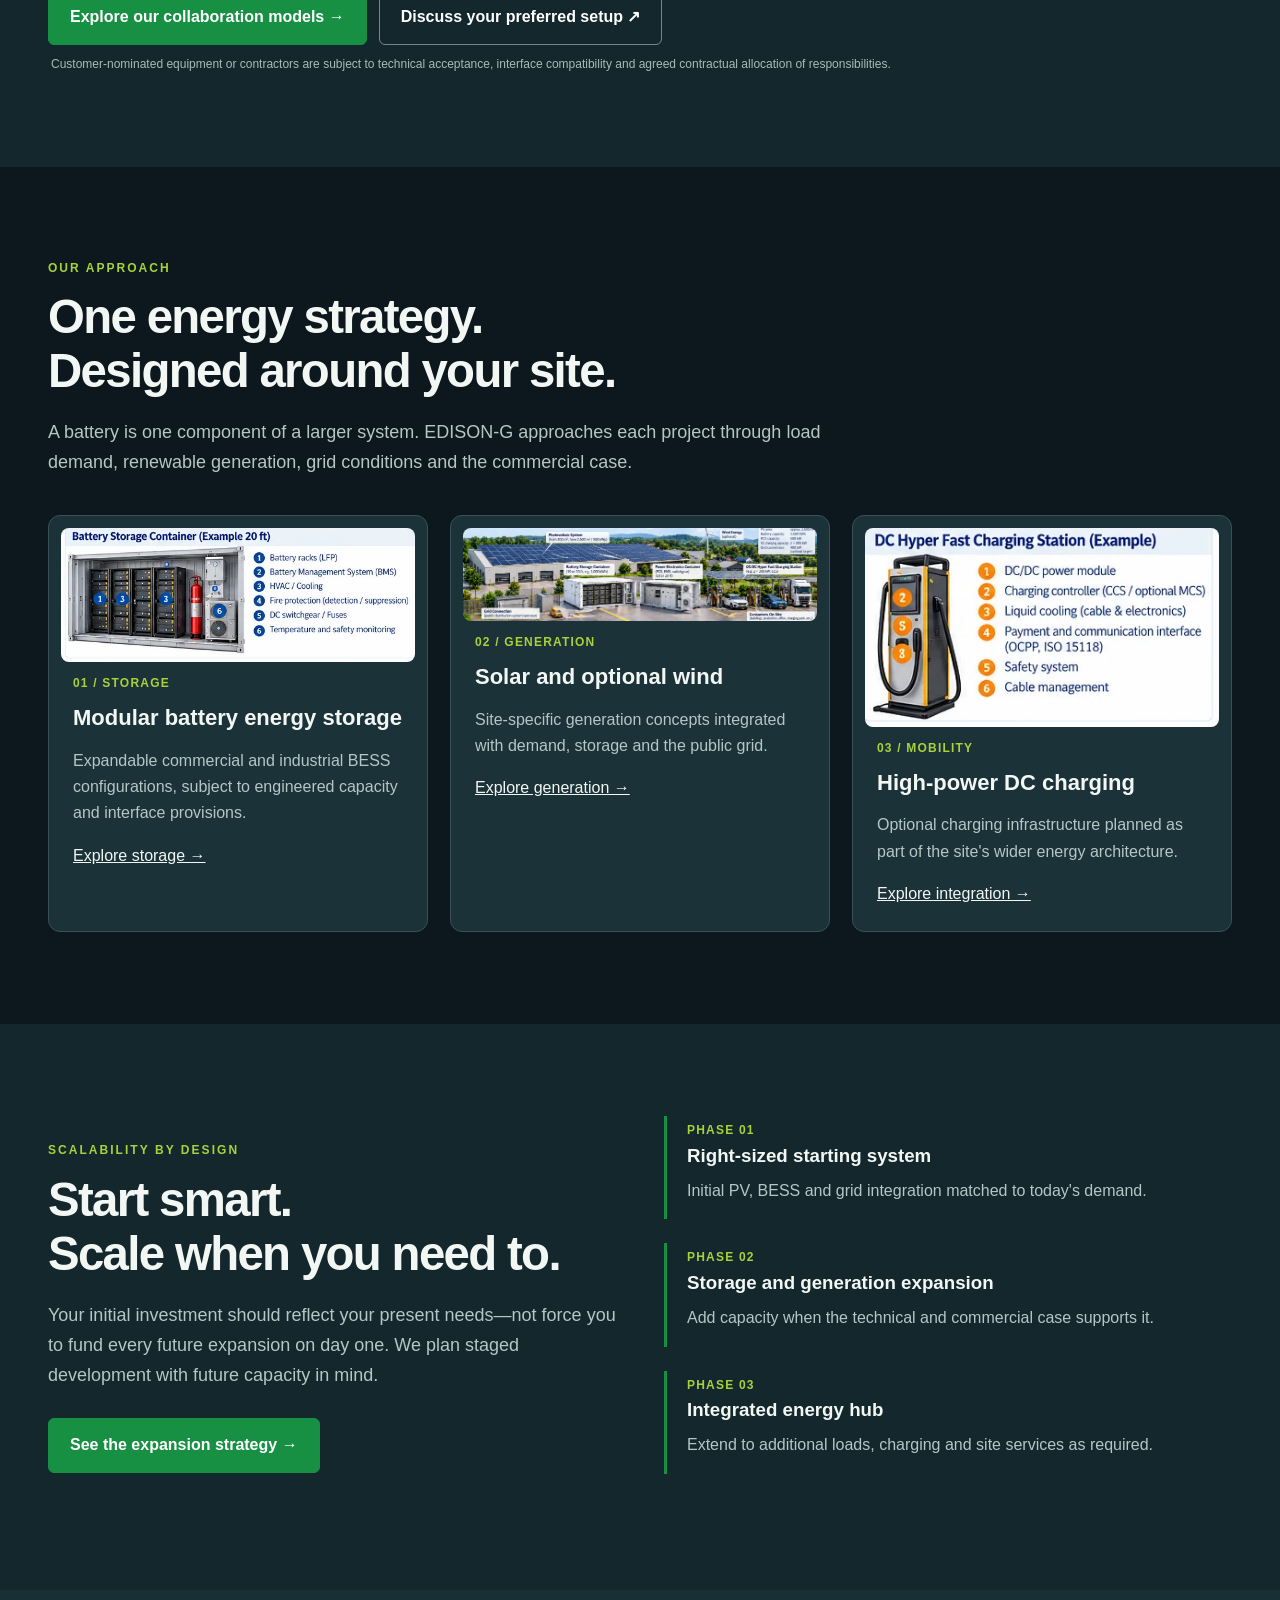
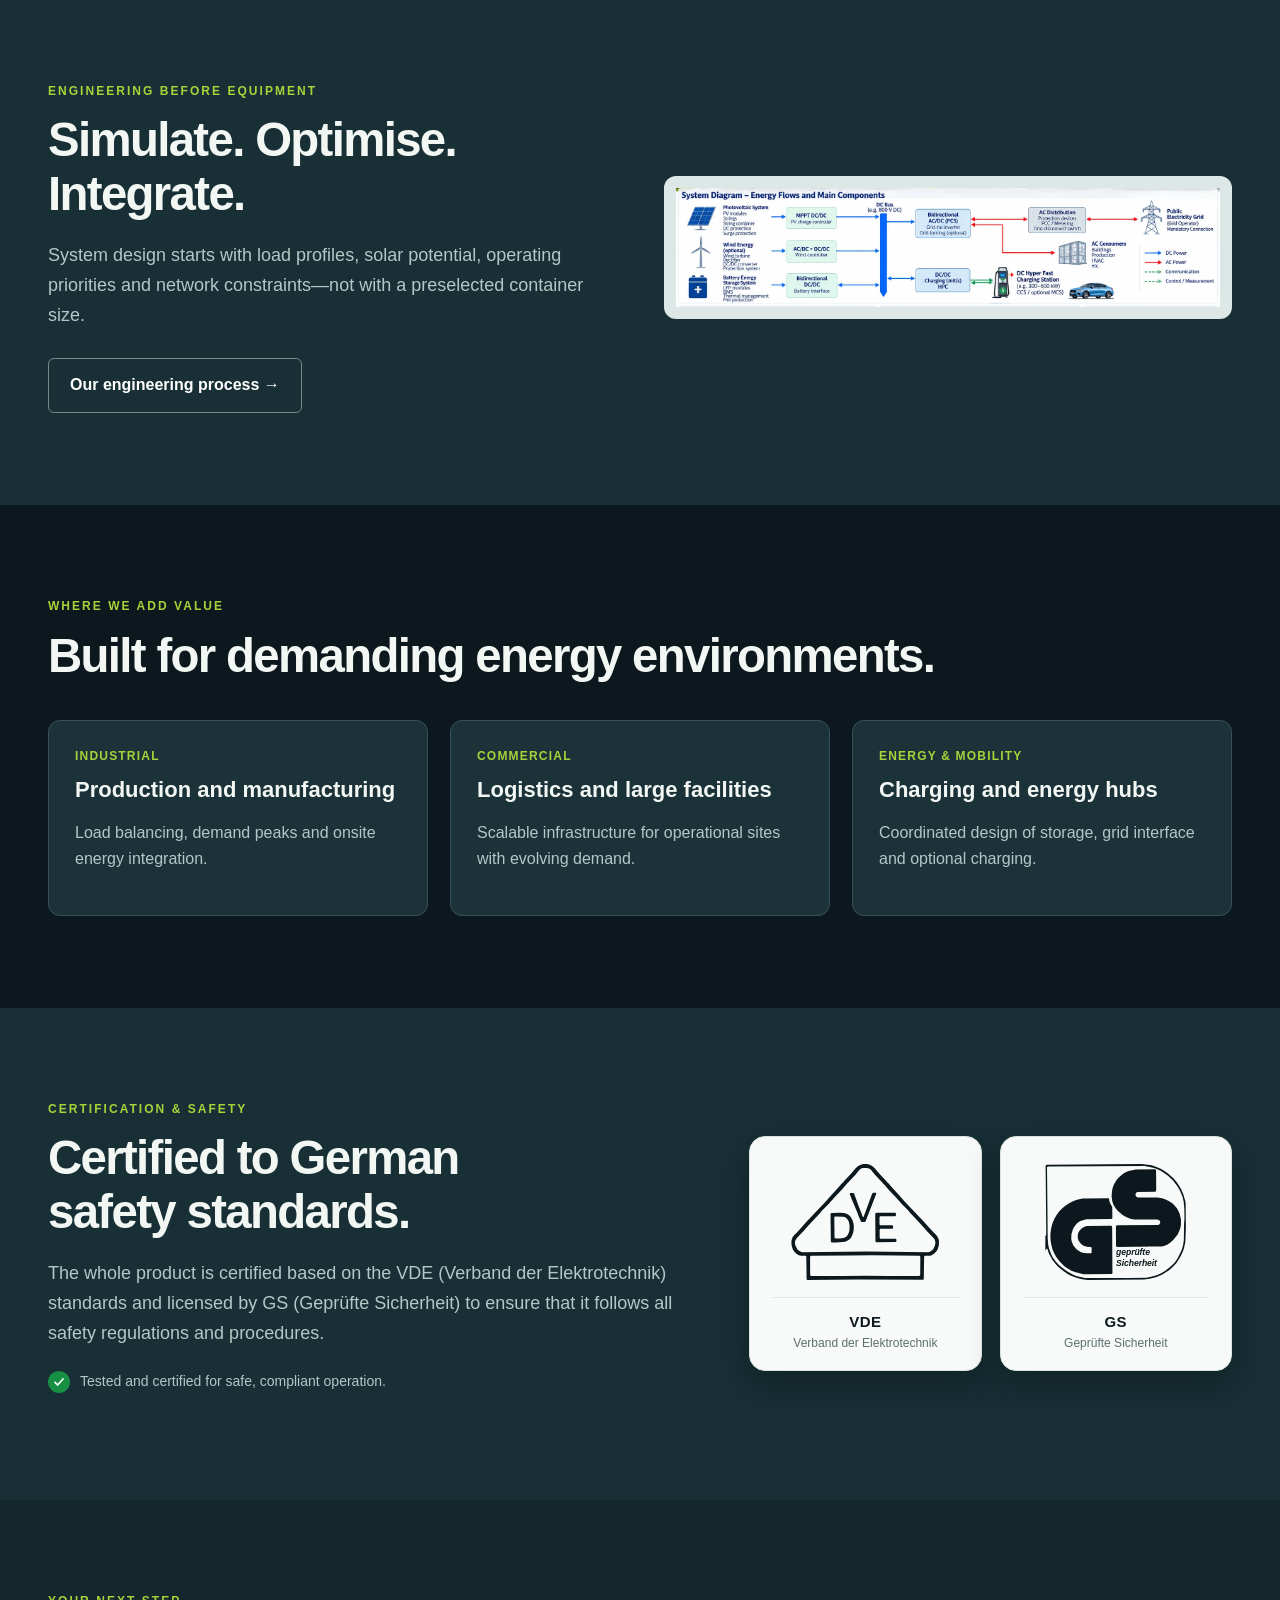
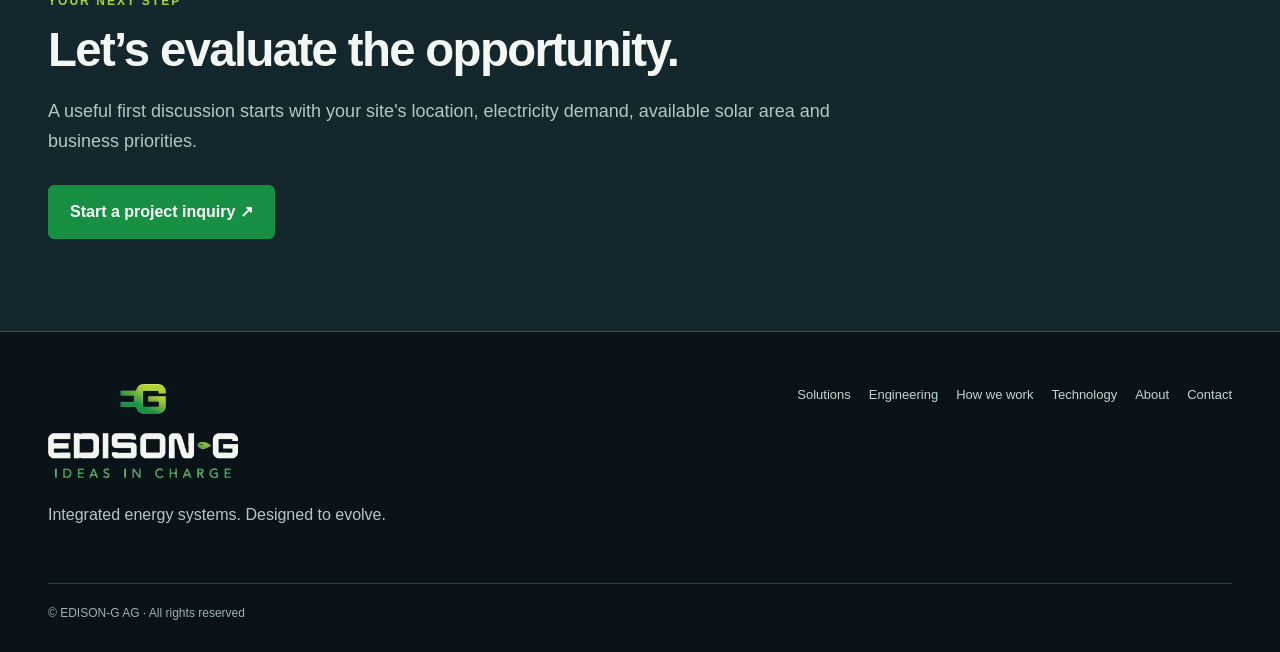
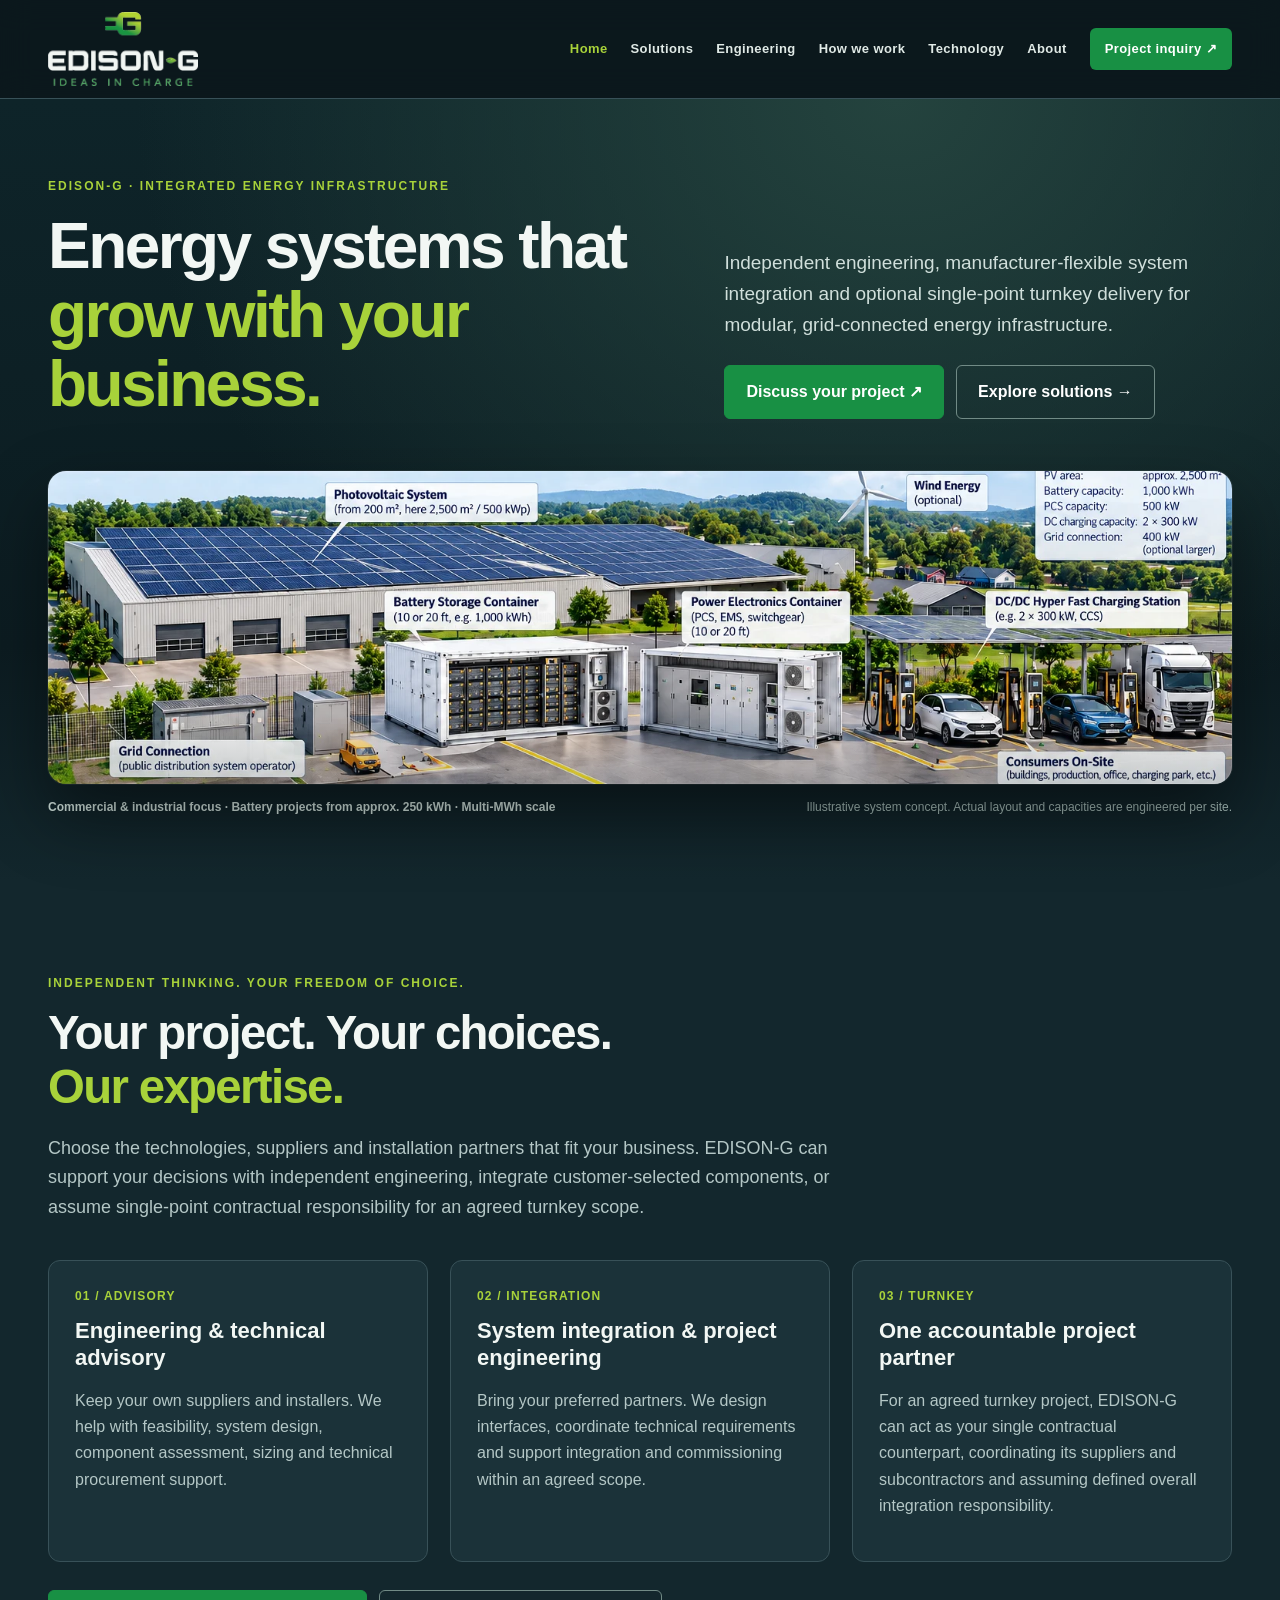
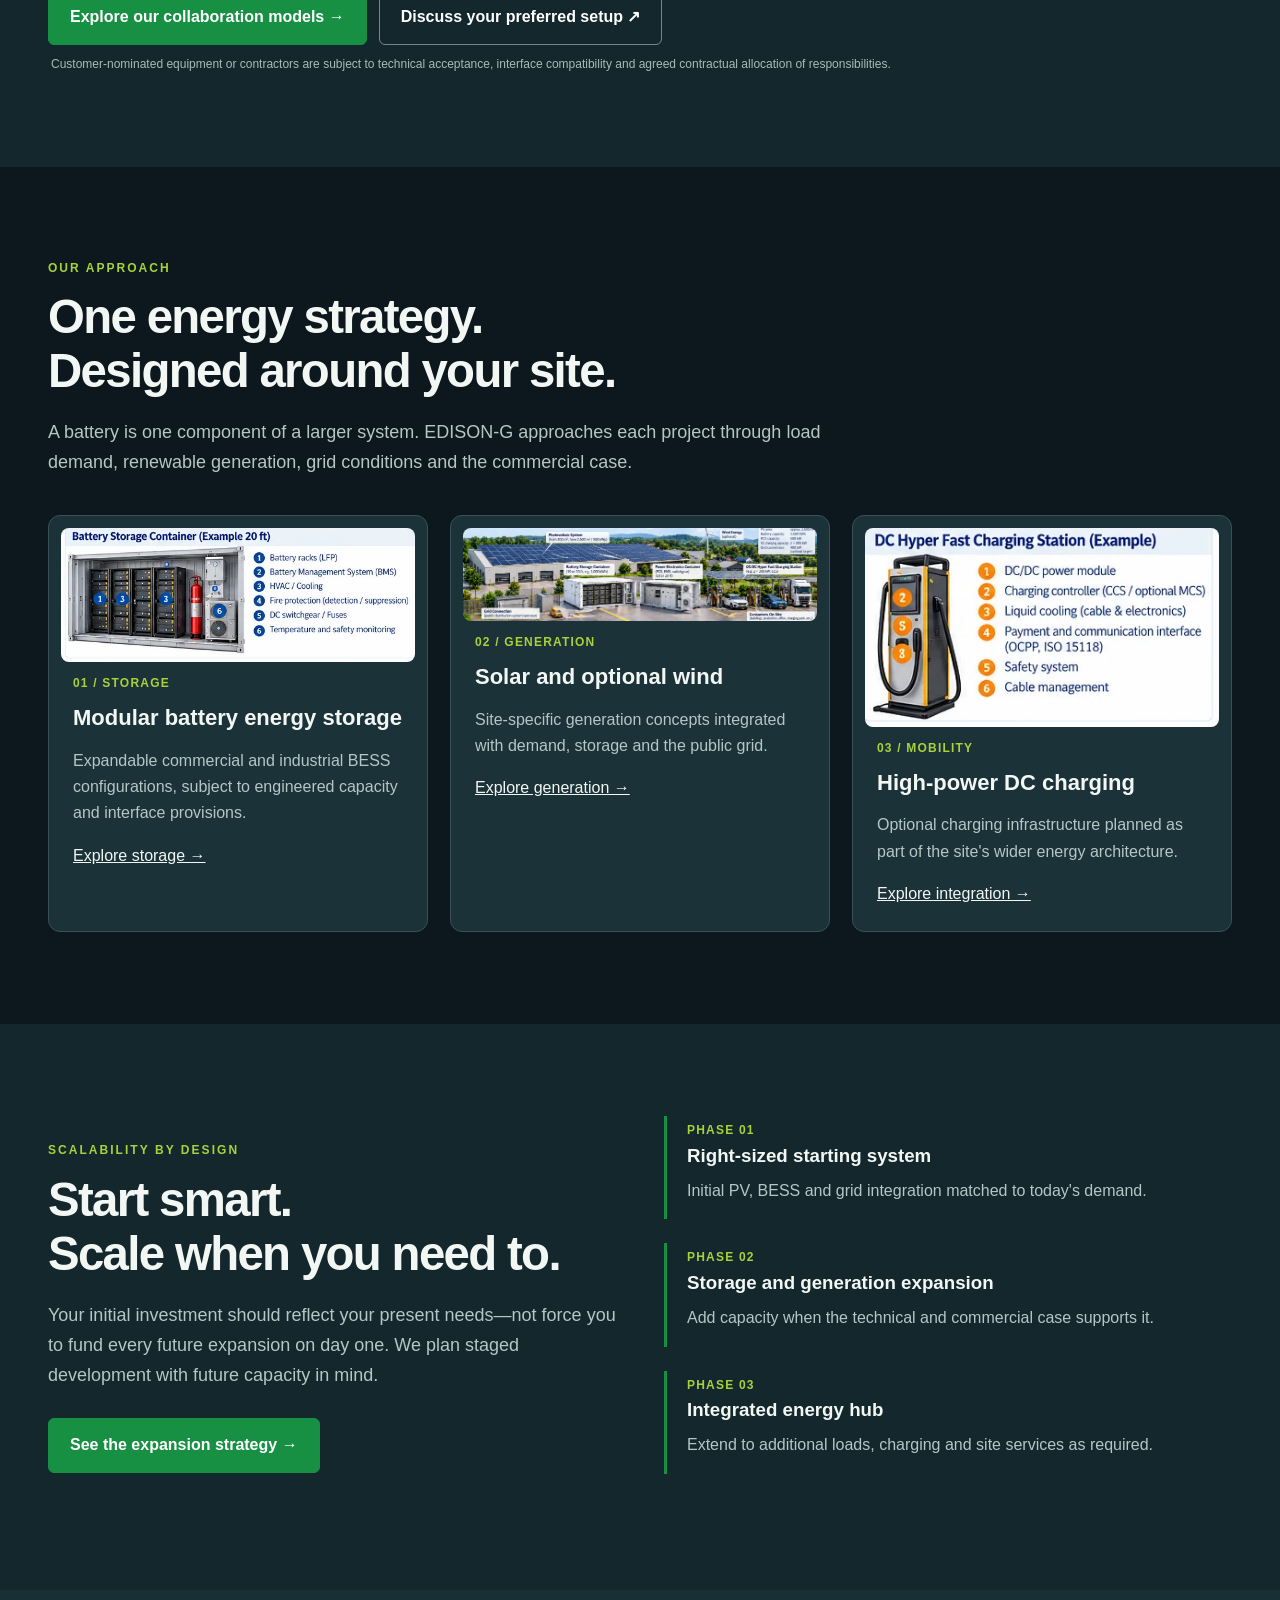
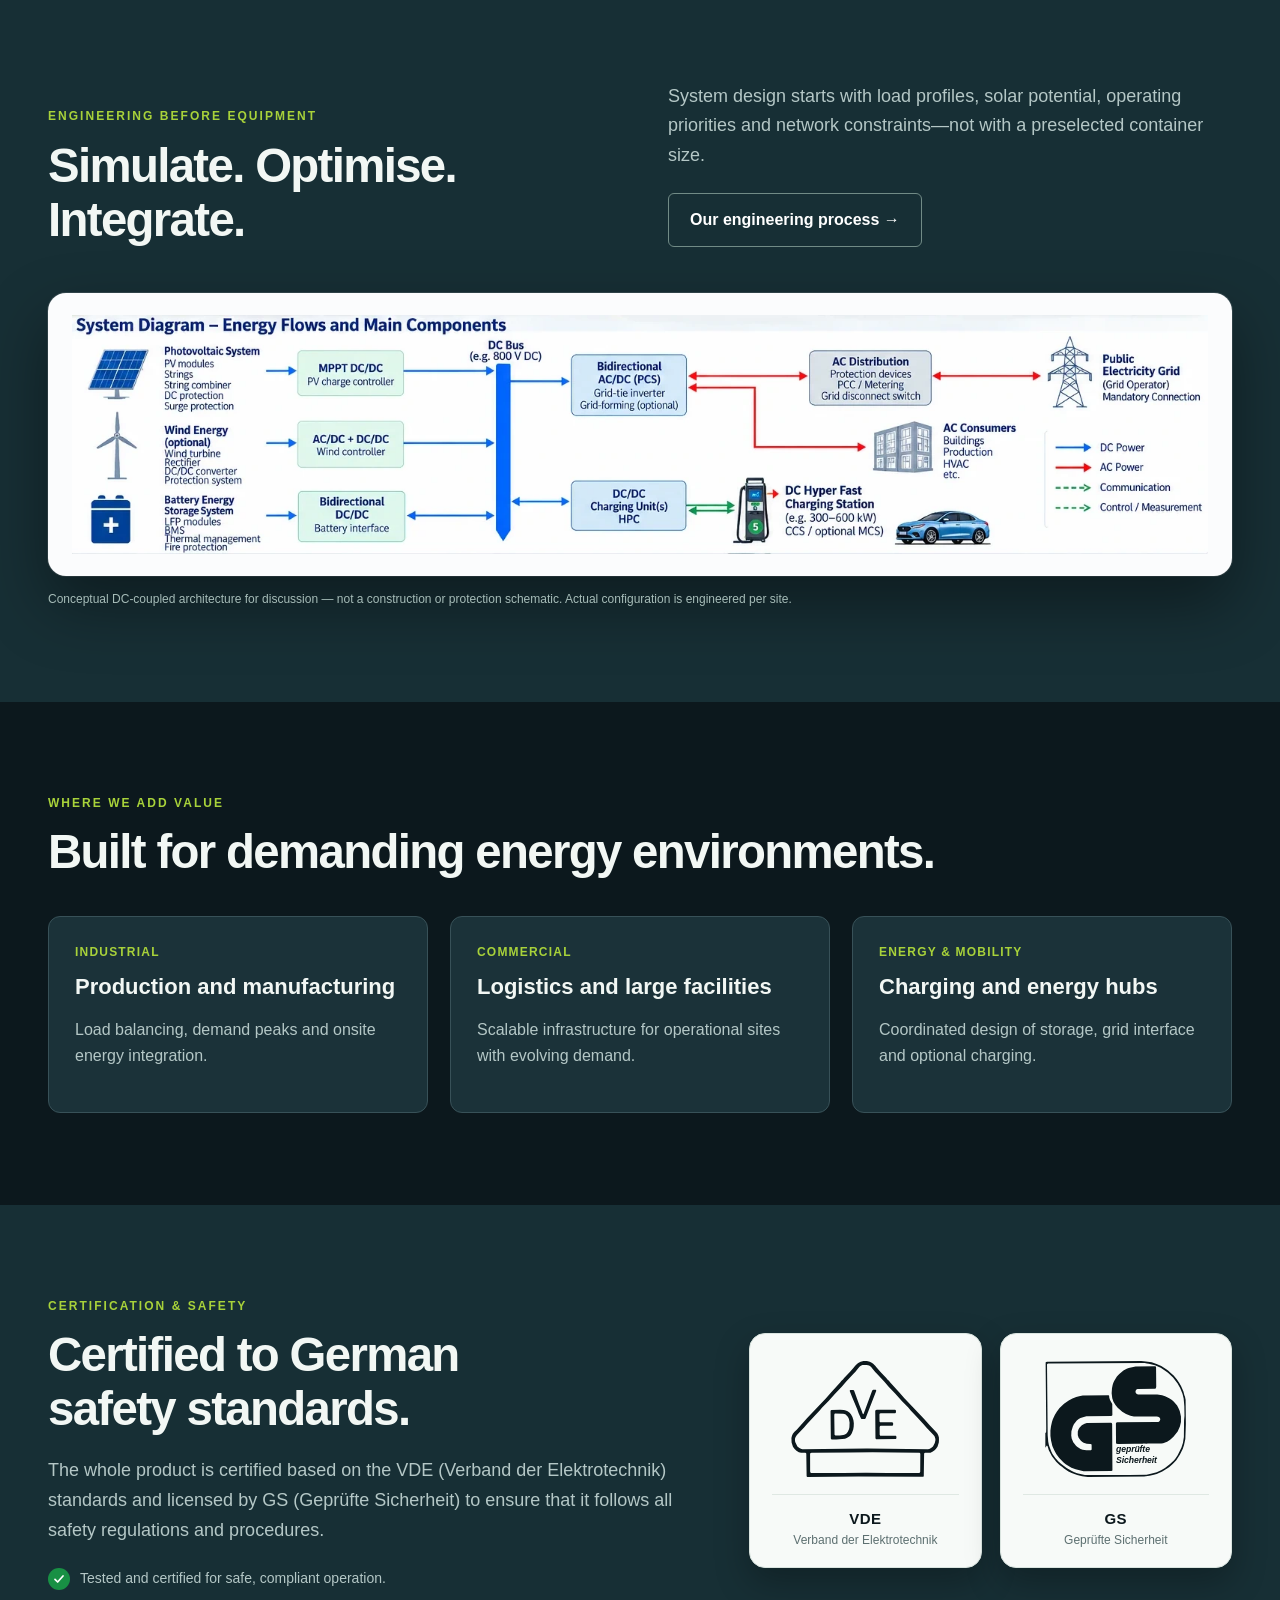
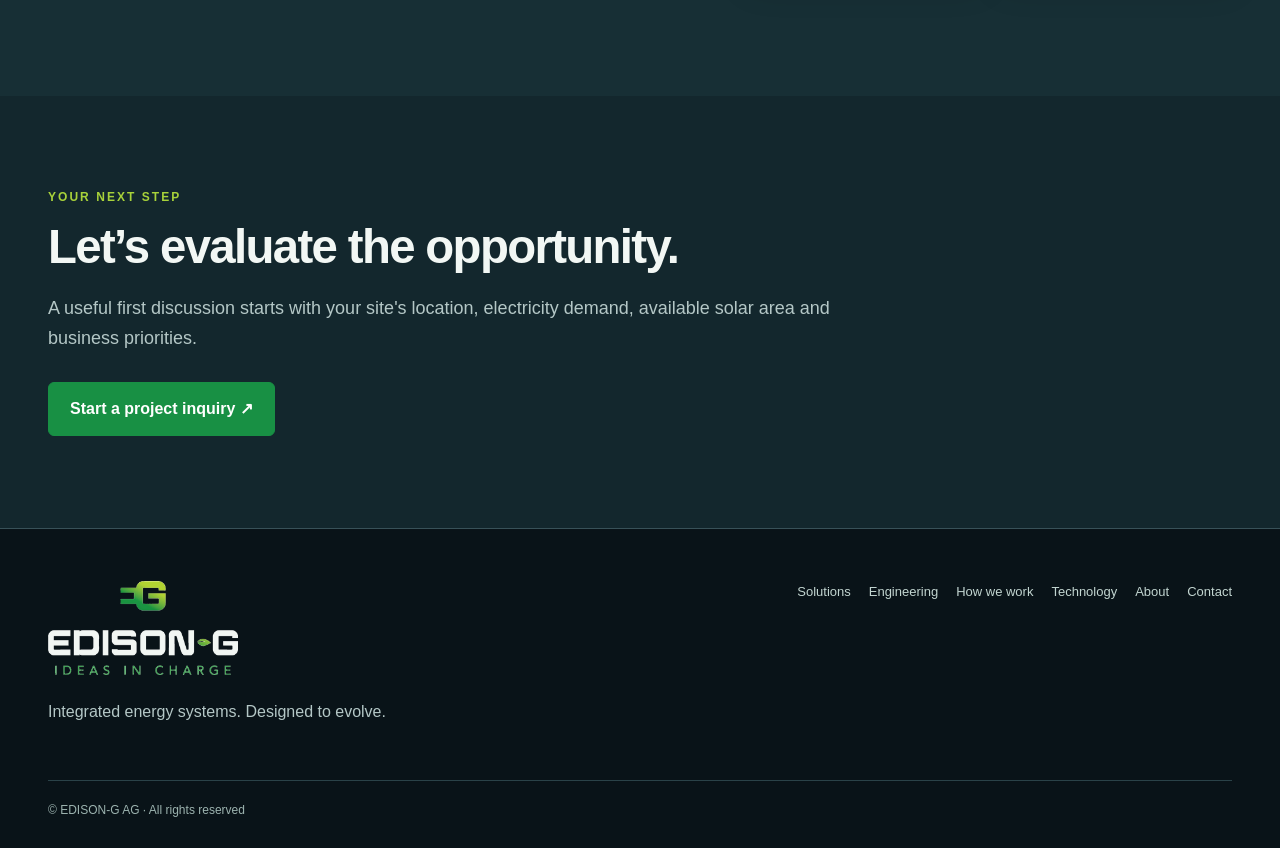
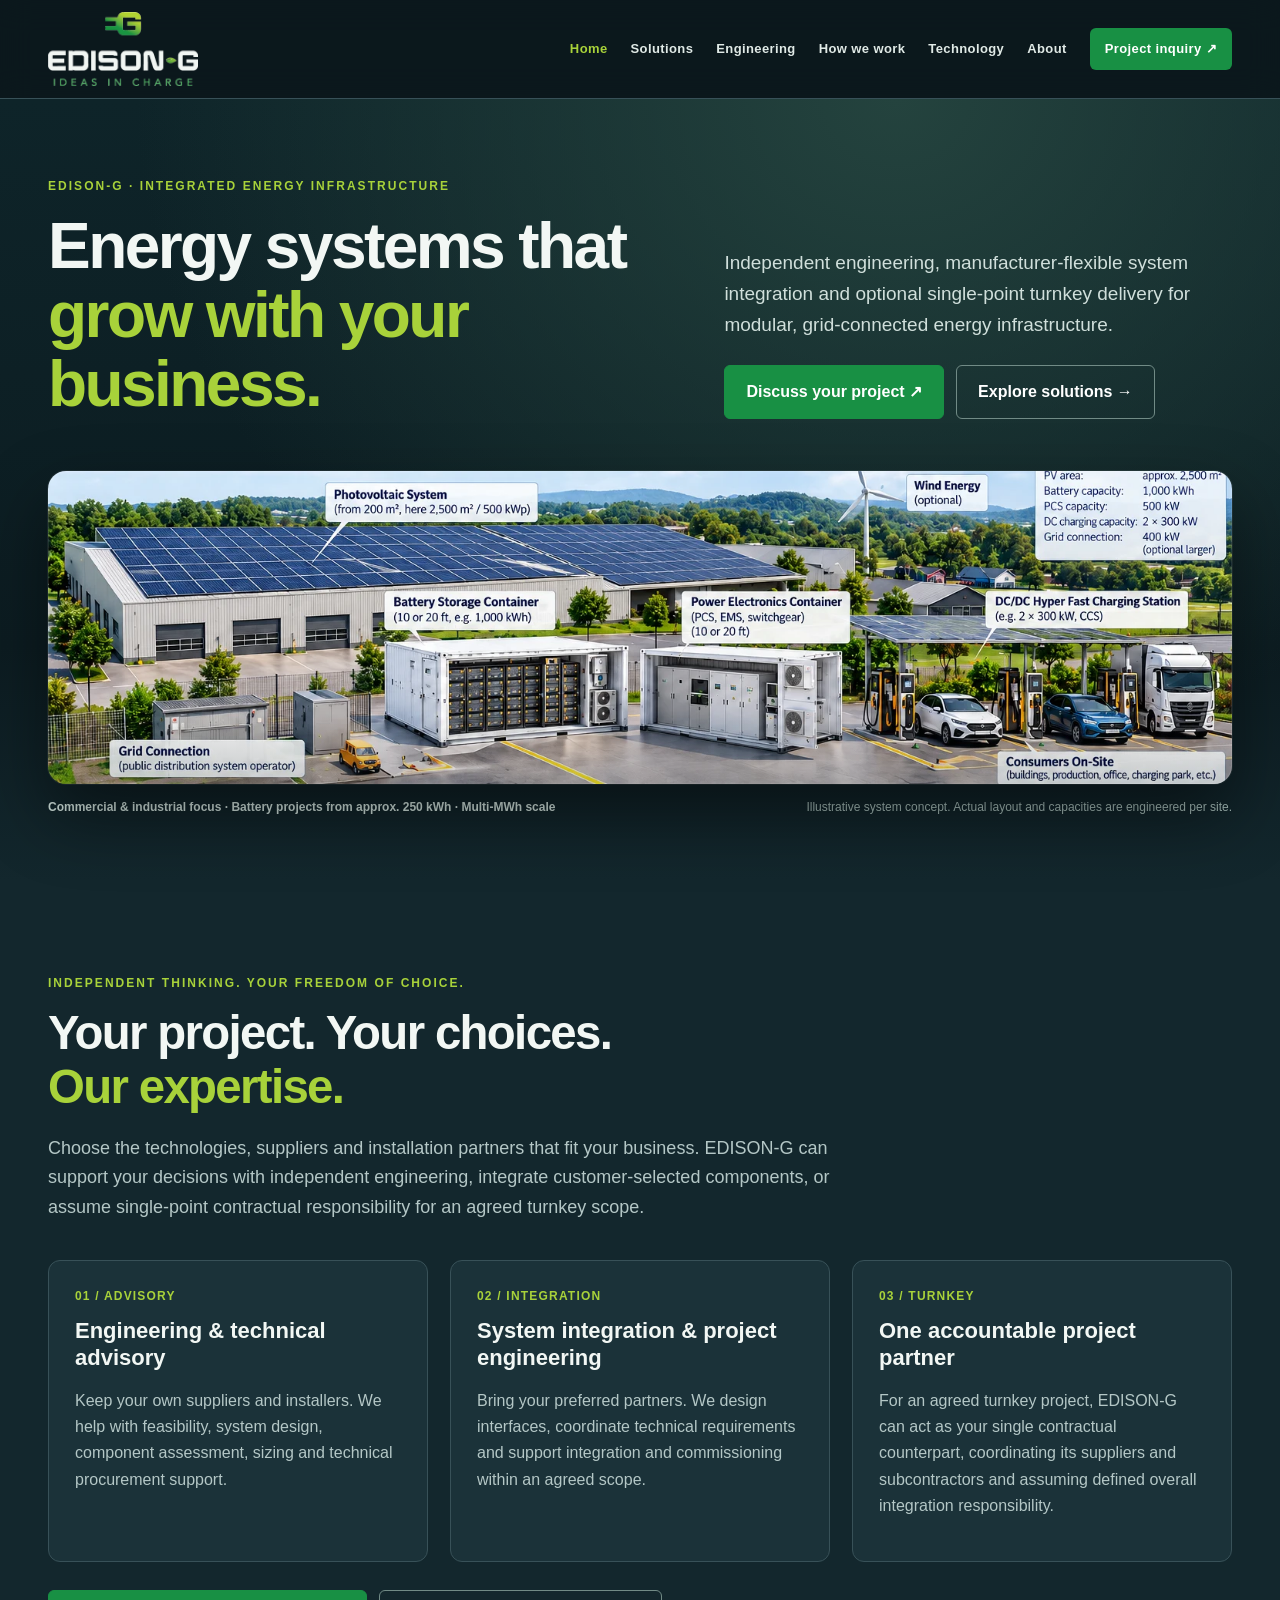
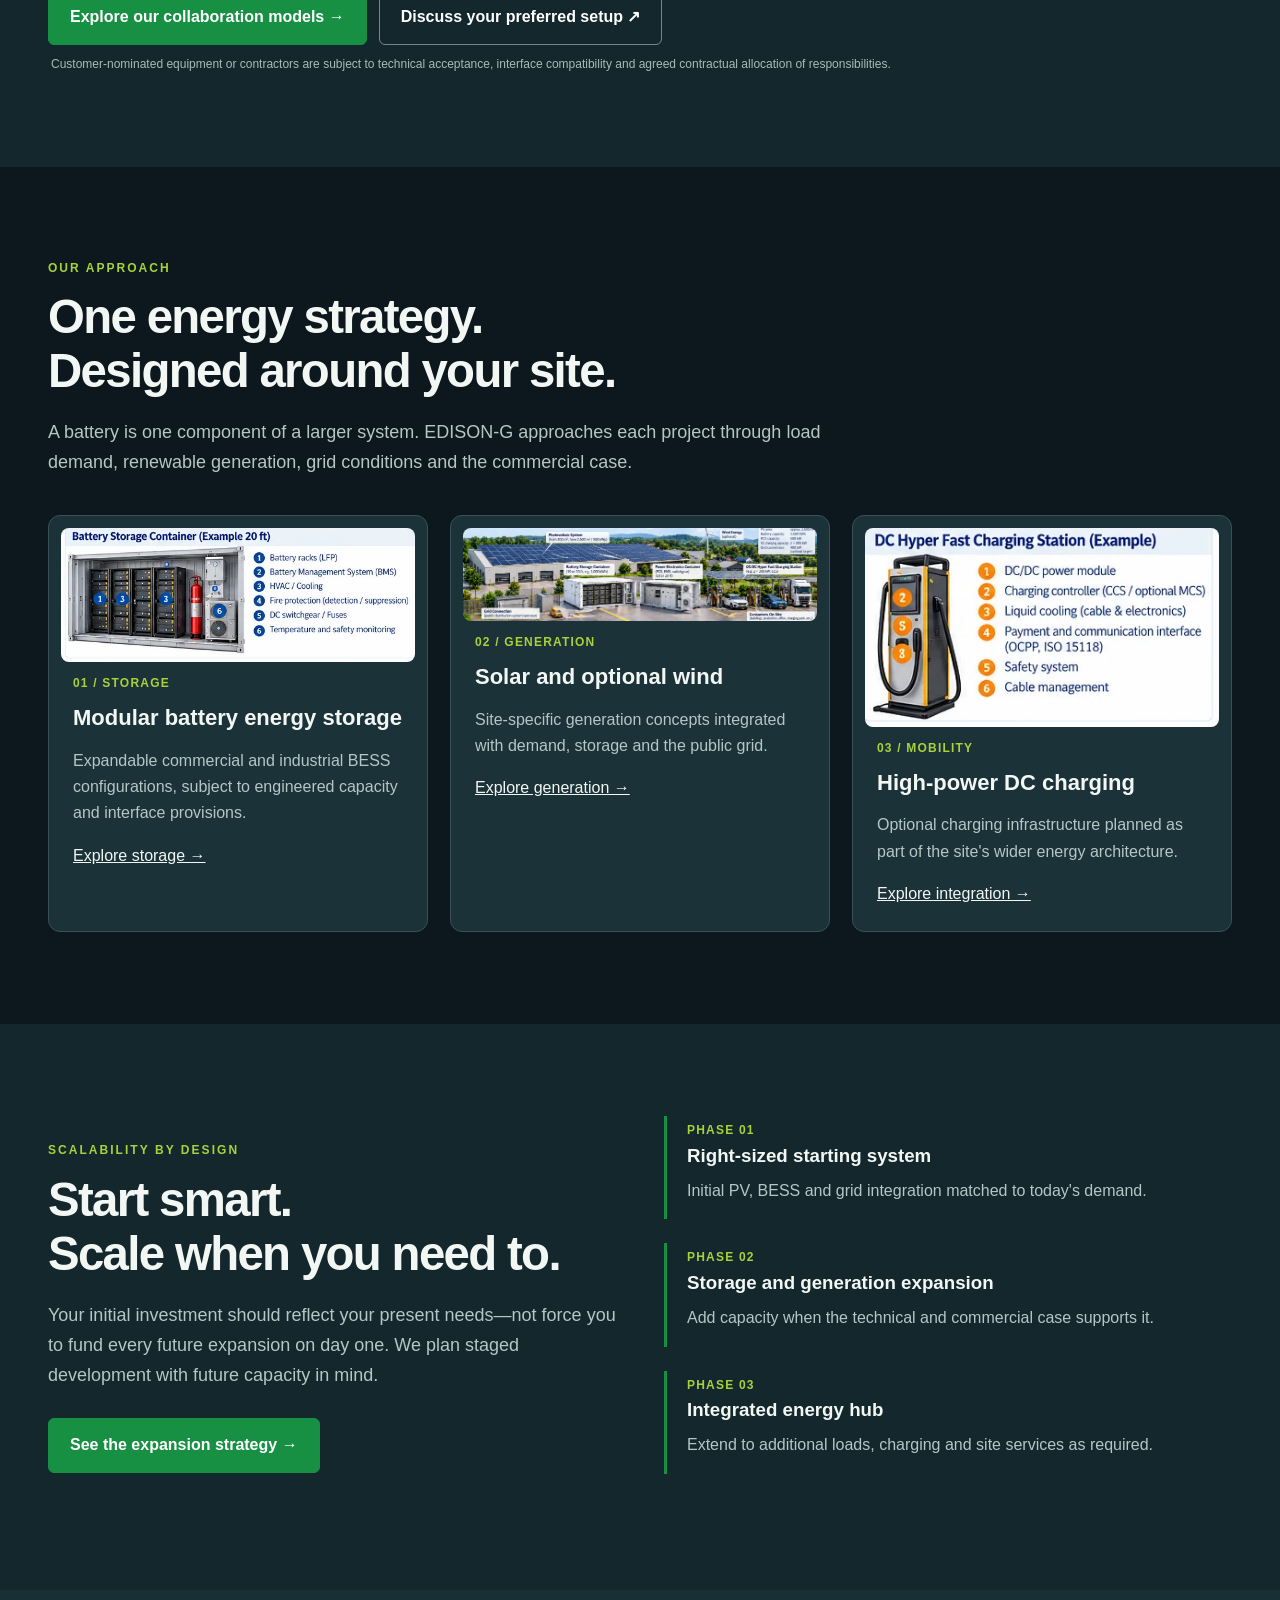
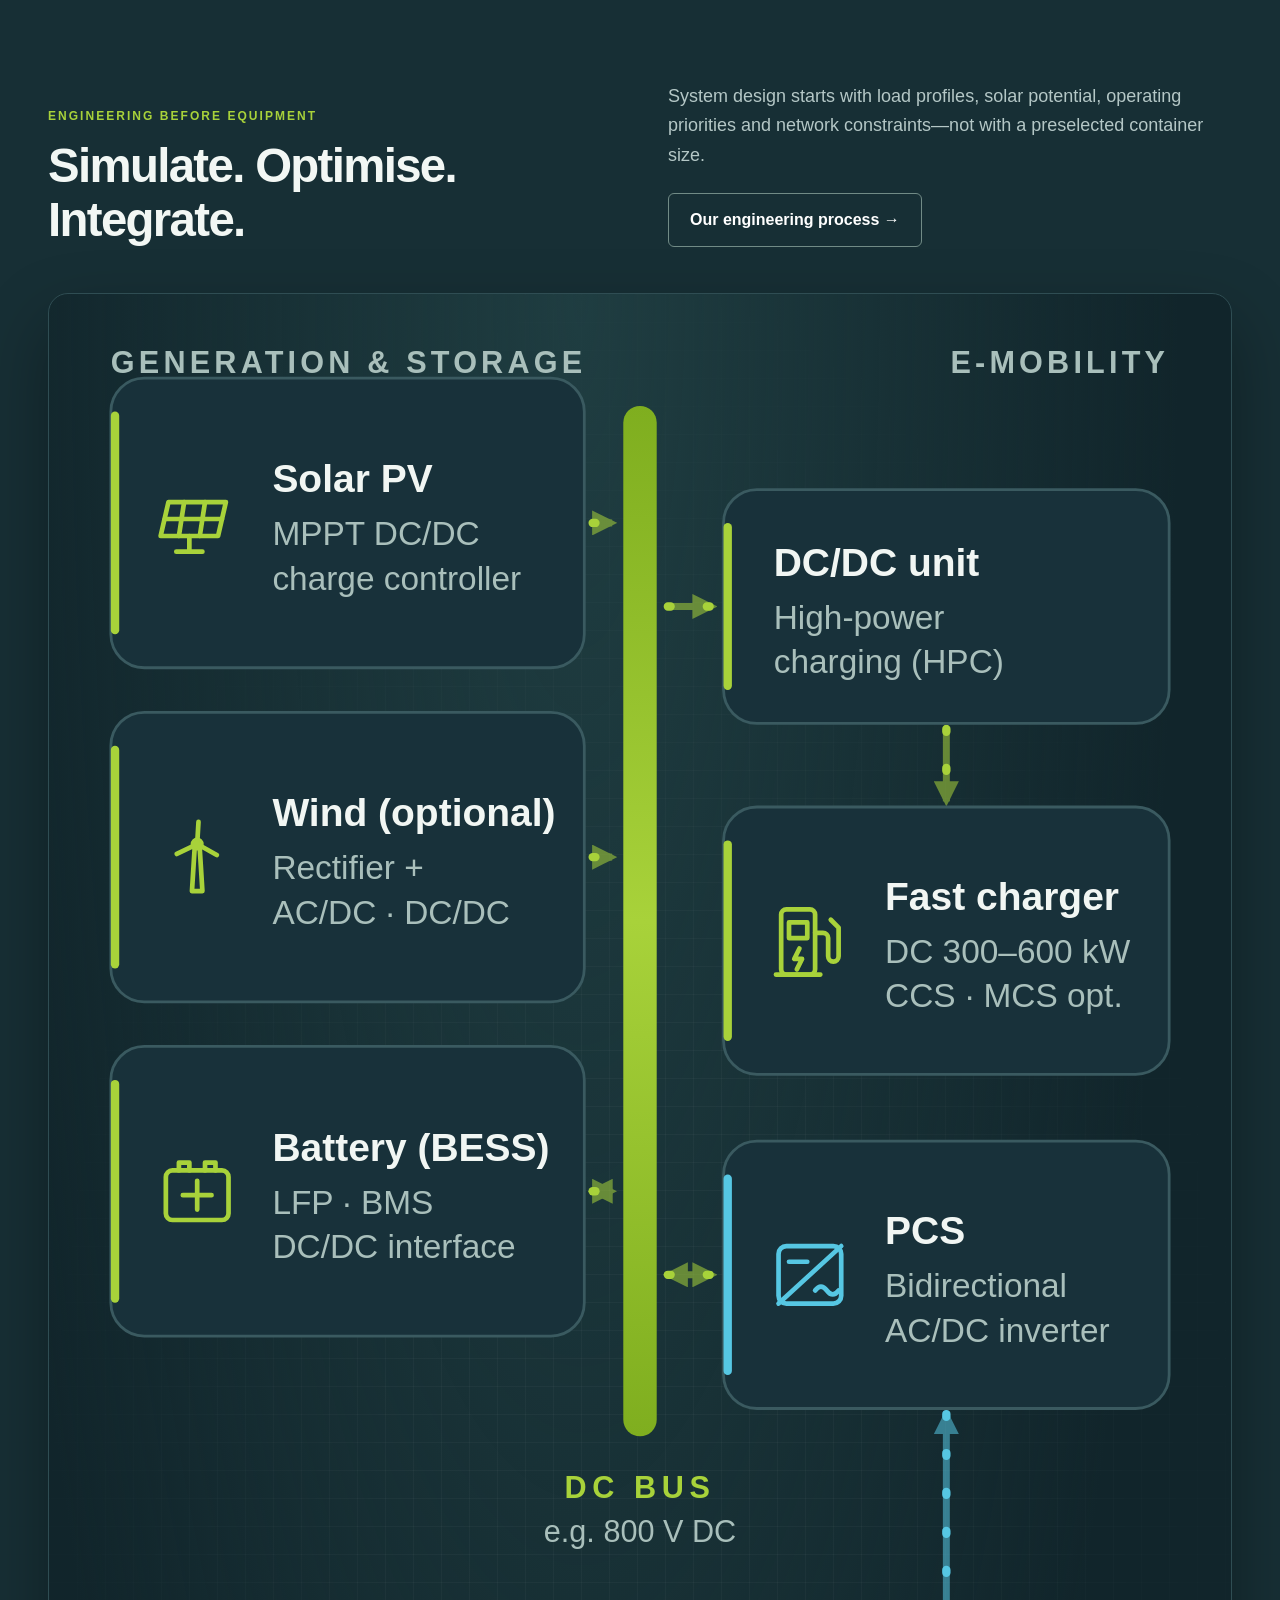
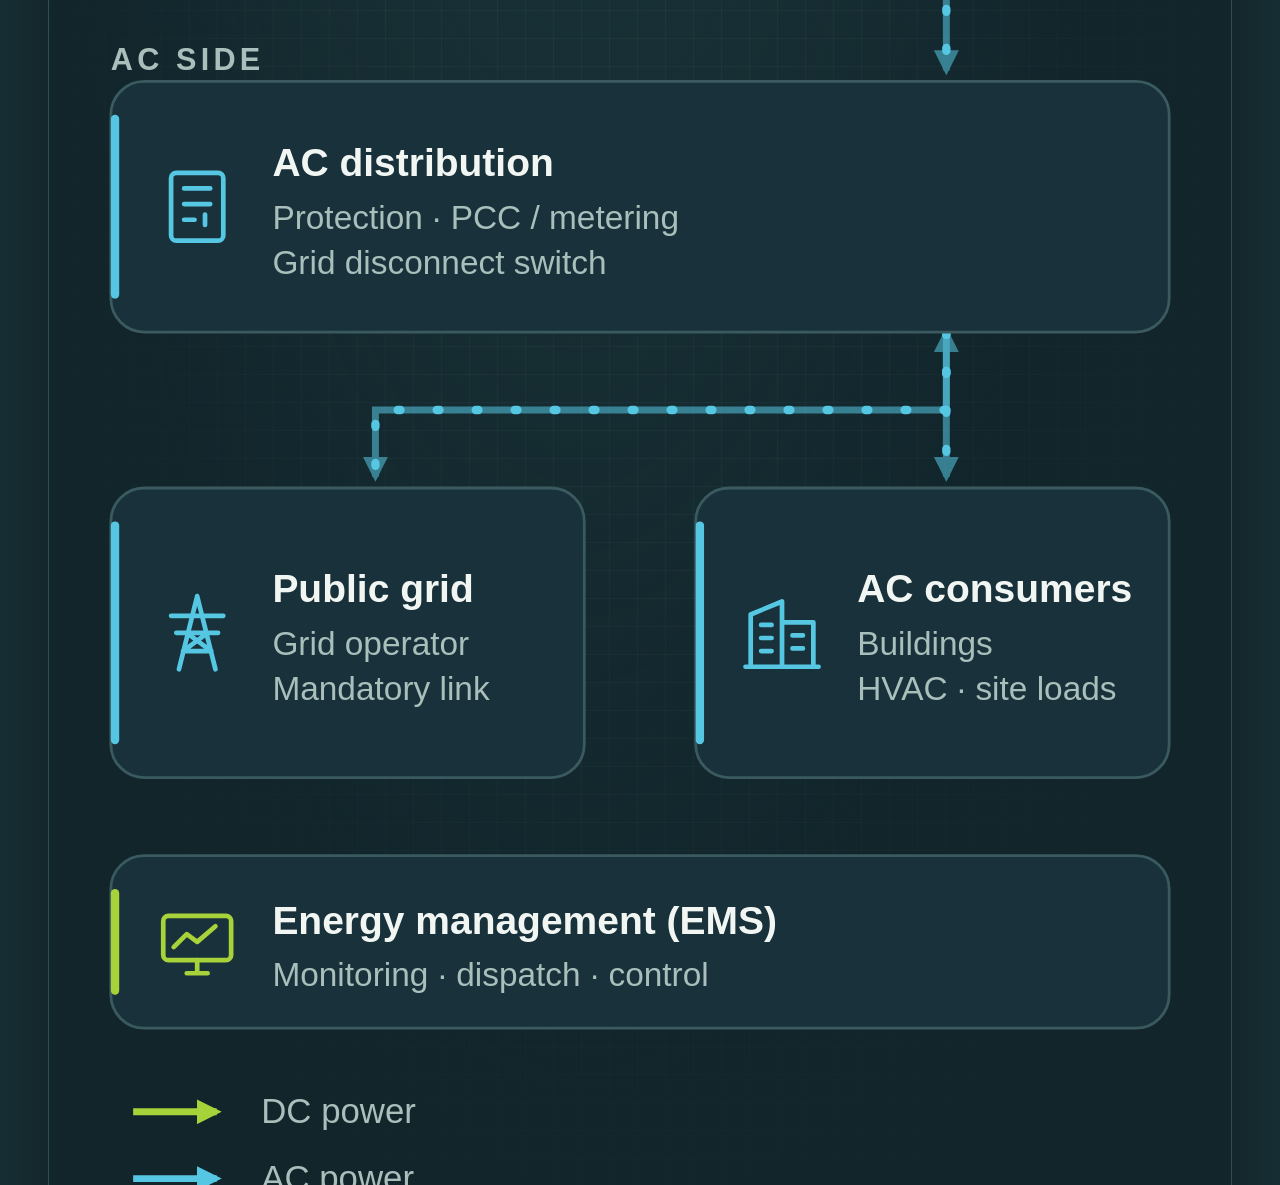
